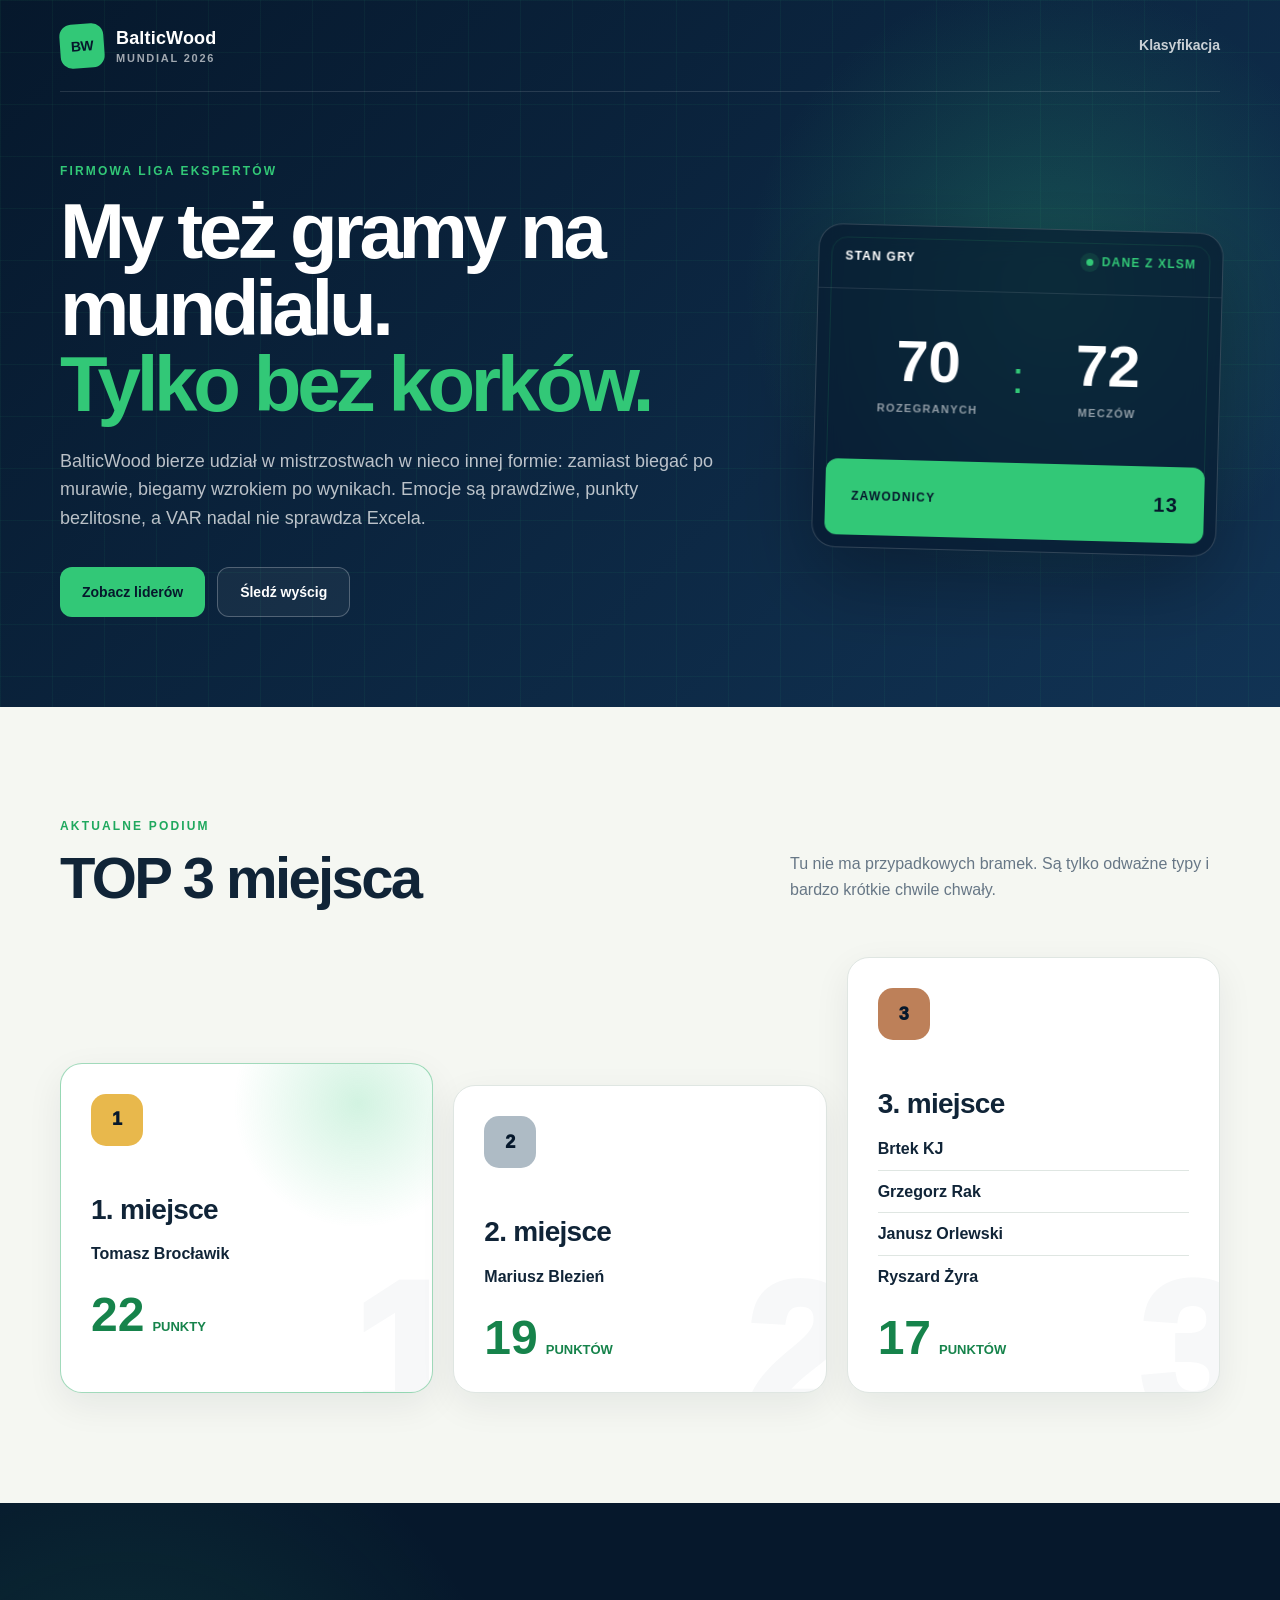
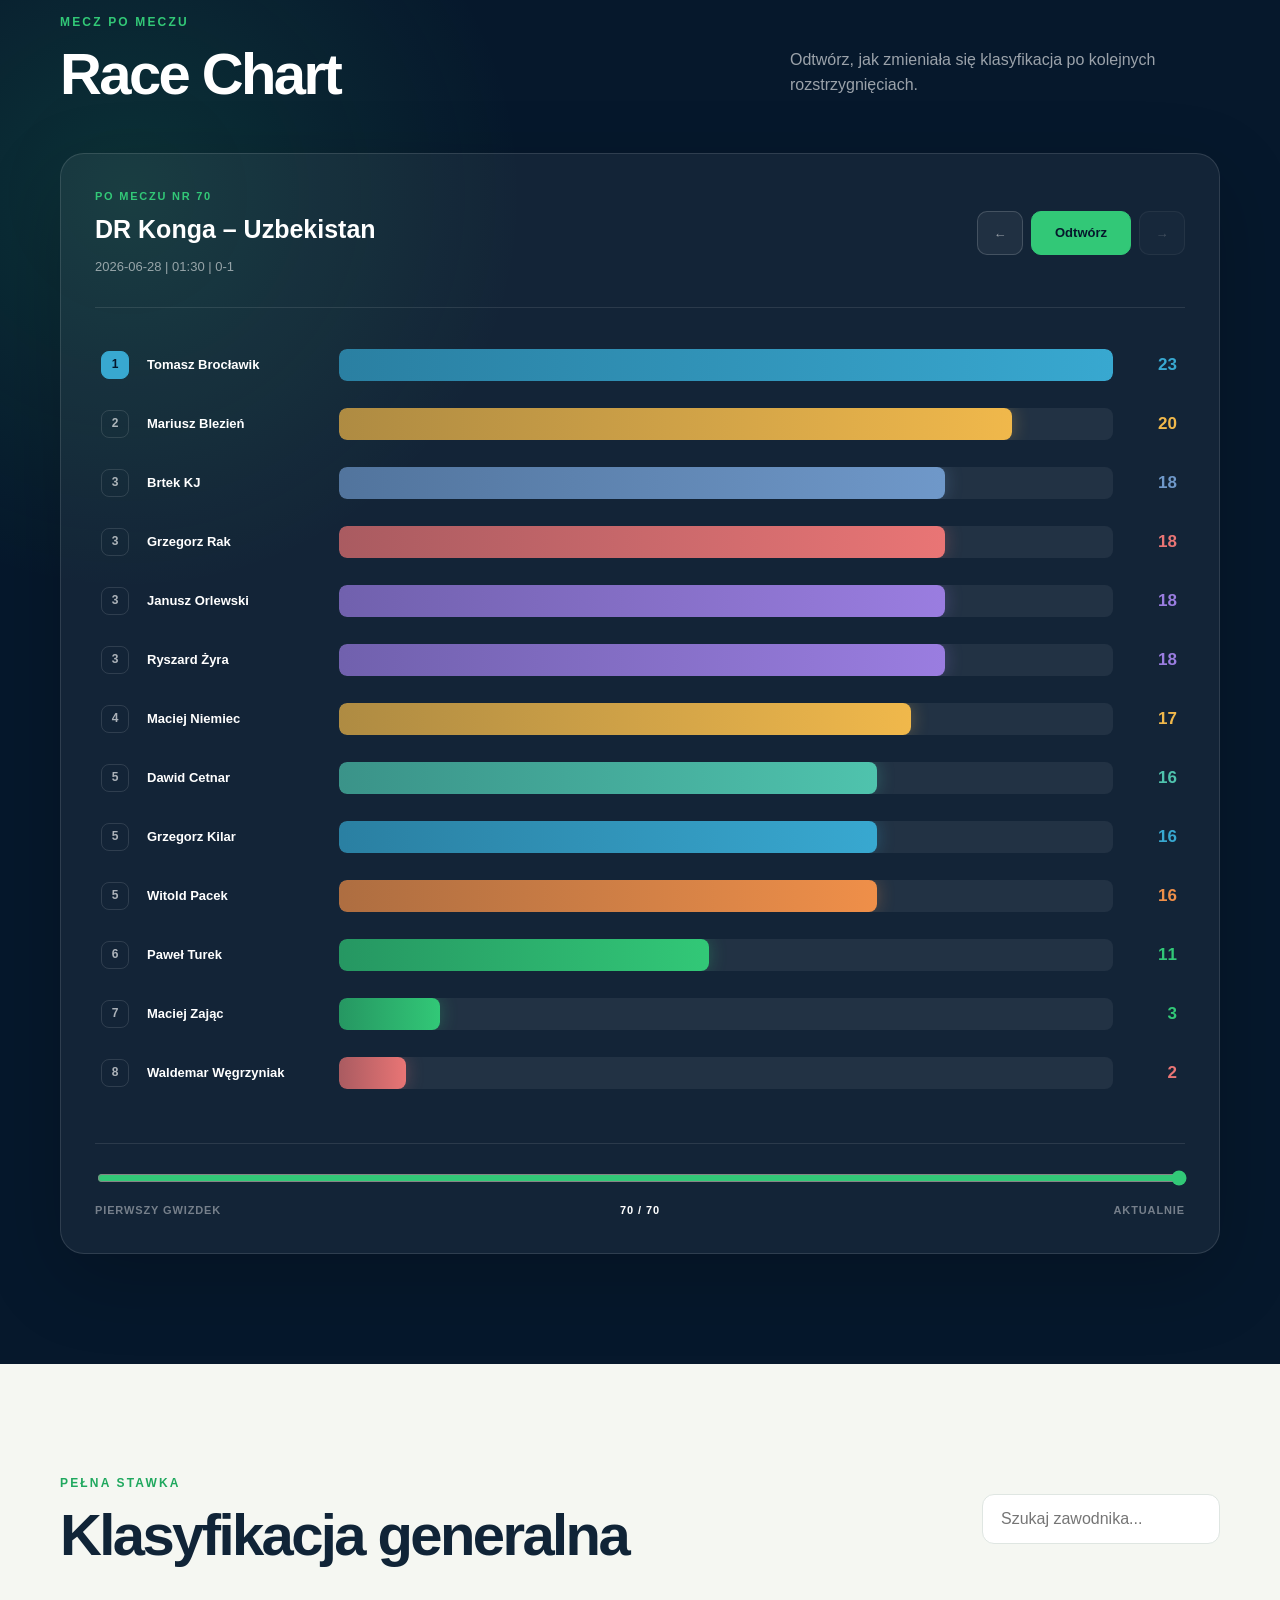
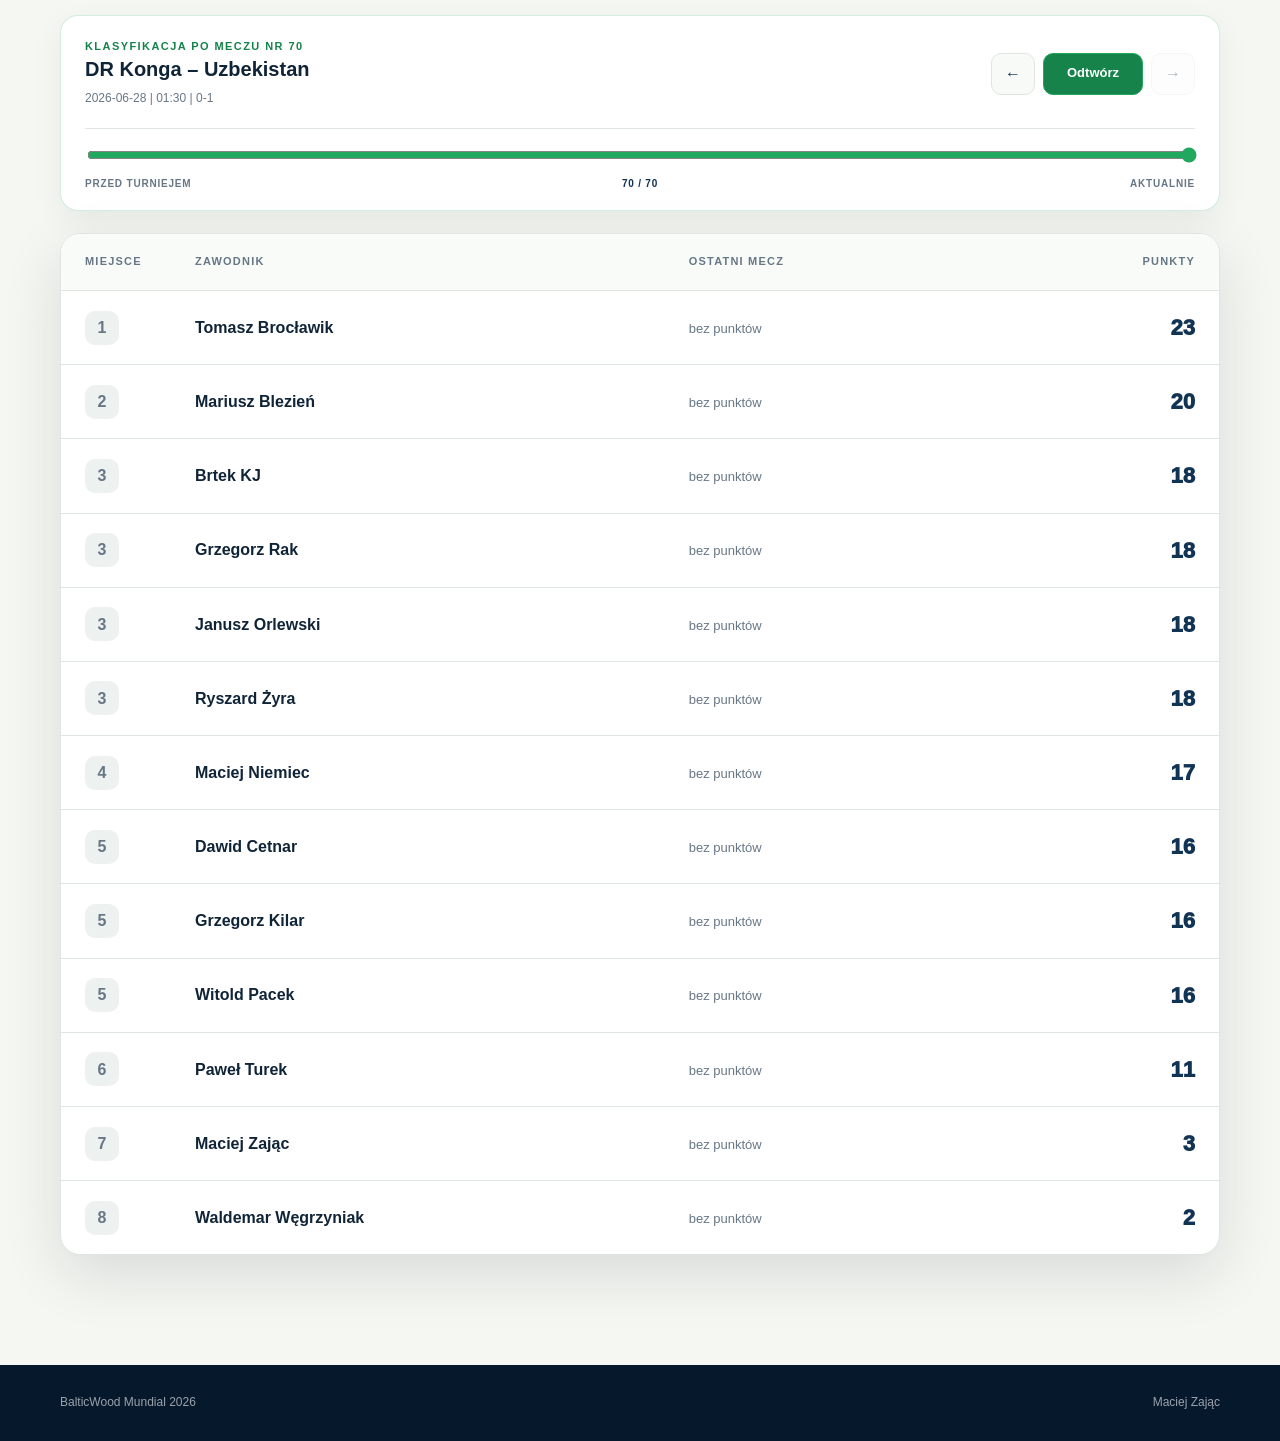
==== index.html @ 1ad53ffd "Add files via upload" ====
<!doctype html>
<html lang="pl">
  <head>
    <meta charset="UTF-8" />
    <meta name="viewport" content="width=device-width, initial-scale=1.0" />
    <meta
      name="description"
      content="BalticWood Mundial 2026 - aktualna klasyfikacja typujących, podium i wyścig punktowy po każdym meczu."
    />
    <title>BalticWood Mundial 2026</title>
    <link rel="stylesheet" href="styles.css" />
  </head>
  <body>
    <header class="hero">
      <nav class="nav shell" aria-label="Główna nawigacja">
        <a class="brand" href="#start" aria-label="BalticWood Mundial 2026">
          <span class="brand-mark" aria-hidden="true">BW</span>
          <span>
            <strong>BalticWood</strong>
            <small>Mundial 2026</small>
          </span>
        </a>
        <a class="nav-link" href="#klasyfikacja">Klasyfikacja</a>
      </nav>

      <div class="hero-content shell" id="start">
        <div class="hero-copy">
          <p class="eyebrow">Firmowa liga ekspertów</p>
          <h1>My też gramy na mundialu.<br /><span>Tylko bez korków.</span></h1>
          <p class="hero-lead">
            BalticWood bierze udział w mistrzostwach w nieco innej formie:
            zamiast biegać po murawie, biegamy wzrokiem po wynikach. Emocje są
            prawdziwe, punkty bezlitosne, a VAR nadal nie sprawdza Excela.
          </p>
          <div class="hero-actions">
            <a class="button button-primary" href="#podium">Zobacz liderów</a>
            <a class="button button-ghost" href="#wyscig">Śledź wyścig</a>
          </div>
        </div>

        <aside class="scoreboard" aria-label="Stan turnieju">
          <div class="scoreboard-top">
            <span>Stan gry</span>
            <span class="live-dot">Dane z XLSM</span>
          </div>
          <div class="scoreboard-main">
            <div>
              <strong id="played-count">0</strong>
              <span>rozegranych</span>
            </div>
            <span class="score-separator">:</span>
            <div>
              <strong id="matches-count">0</strong>
              <span>meczów</span>
            </div>
          </div>
          <div class="scoreboard-bottom">
            <span>Zawodnicy</span>
            <strong id="players-count">0</strong>
          </div>
        </aside>
      </div>
    </header>

    <main>
      <section class="section shell" id="podium">
        <div class="section-heading">
          <div>
            <p class="eyebrow">Aktualne podium</p>
            <h2>TOP 3 miejsca</h2>
          </div>
          <p class="section-note">
            Tu nie ma przypadkowych bramek. Są tylko odważne typy i bardzo
            krótkie chwile chwały.
          </p>
        </div>
        <div class="podium" id="podium-list" aria-live="polite"></div>
      </section>

      <section class="section section-dark" id="wyscig">
        <div class="shell">
          <div class="section-heading section-heading-light">
            <div>
              <p class="eyebrow">Mecz po meczu</p>
              <h2>Race Chart</h2>
            </div>
            <p class="section-note">
              Odtwórz, jak zmieniała się klasyfikacja po kolejnych
              rozstrzygnięciach.
            </p>
          </div>

          <div class="race-card">
            <div class="race-header">
              <div>
                <p id="race-kicker">Aktualny stan</p>
                <h3 id="race-title">Czekamy na pierwszy wynik</h3>
                <span id="race-meta"></span>
              </div>
              <div class="race-controls" aria-label="Sterowanie wykresem">
                <button id="race-prev" type="button" aria-label="Poprzedni mecz">
                  <span aria-hidden="true">←</span>
                </button>
                <button
                  class="play-button"
                  id="race-play"
                  type="button"
                  aria-label="Odtwórz wyścig"
                >
                  Odtwórz
                </button>
                <button id="race-next" type="button" aria-label="Następny mecz">
                  <span aria-hidden="true">→</span>
                </button>
              </div>
            </div>
            <div class="race-bars" id="race-bars"></div>
            <div class="race-timeline">
              <input
                id="race-range"
                type="range"
                min="0"
                max="0"
                value="0"
                aria-label="Wybierz rozegrany mecz"
              />
              <div>
                <span>Pierwszy gwizdek</span>
                <strong id="race-progress">0 / 0</strong>
                <span>Aktualnie</span>
              </div>
            </div>
          </div>
        </div>
      </section>

      <section class="section shell" id="klasyfikacja">
        <div class="section-heading table-heading">
          <div>
            <p class="eyebrow">Pełna stawka</p>
            <h2>Klasyfikacja generalna</h2>
          </div>
          <label class="search">
            <span class="sr-only">Szukaj zawodnika</span>
            <input
              id="player-search"
              type="search"
              placeholder="Szukaj zawodnika..."
              autocomplete="off"
            />
          </label>
        </div>

        <div class="table-history">
          <div class="table-history-header">
            <div>
              <p id="table-kicker">Aktualna klasyfikacja</p>
              <h3 id="table-match-title">Stan po ostatnim meczu</h3>
              <span id="table-match-meta"></span>
            </div>
            <div class="table-controls" aria-label="Sterowanie historią klasyfikacji">
              <button id="table-prev" type="button" aria-label="Poprzedni mecz">
                <span aria-hidden="true">←</span>
              </button>
              <button
                class="table-play-button"
                id="table-play"
                type="button"
                aria-label="Odtwórz historię klasyfikacji"
              >
                Odtwórz
              </button>
              <button id="table-next" type="button" aria-label="Następny mecz">
                <span aria-hidden="true">→</span>
              </button>
            </div>
          </div>
          <div class="table-timeline">
            <input
              id="table-range"
              type="range"
              min="0"
              max="0"
              value="0"
              aria-label="Wybierz mecz w tabeli klasyfikacyjnej"
            />
            <div>
              <span>Przed turniejem</span>
              <strong id="table-progress">0 / 0</strong>
              <span>Aktualnie</span>
            </div>
          </div>
        </div>

        <div class="table-card">
          <table>
            <thead>
              <tr>
                <th scope="col">Miejsce</th>
                <th scope="col">Zawodnik</th>
                <th scope="col">Ostatni mecz</th>
                <th scope="col" class="points-column">Punkty</th>
              </tr>
            </thead>
            <tbody id="standings-body"></tbody>
          </table>
          <p class="empty-state" id="empty-state" hidden>
            Brak zawodników pasujących do wyszukiwania.
          </p>
        </div>

      </section>
    </main>

    <footer>
      <div class="shell footer-content">
        <span>BalticWood Mundial 2026</span>
        <span>Maciej Zając</span>
      </div>
    </footer>

    <noscript>
      Do wyświetlenia rankingu potrzebna jest obsługa JavaScript.
    </noscript>
    <script src="data/tournament-data.js"></script>
    <script src="app.js"></script>
  </body>
</html>
---- styles.css ----
:root {
  --navy-950: #06182c;
  --navy-900: #0a223d;
  --navy-800: #113354;
  --navy-700: #1b476d;
  --green-700: #16834b;
  --green-600: #1fa85e;
  --green-500: #32c877;
  --green-200: #bdebd1;
  --green-100: #e6f8ed;
  --cream: #f5f7f2;
  --white: #ffffff;
  --ink: #102437;
  --muted: #677786;
  --line: #dfe6e2;
  --gold: #e8b84c;
  --silver: #aebbc5;
  --bronze: #bd8059;
  --shadow: 0 20px 60px rgba(6, 24, 44, 0.12);
}

* {
  box-sizing: border-box;
}

html {
  scroll-behavior: smooth;
}

body {
  margin: 0;
  color: var(--ink);
  background: var(--cream);
  font-family:
    Inter, "Segoe UI", Roboto, Helvetica, Arial, sans-serif;
  line-height: 1.6;
}

button,
input {
  font: inherit;
}

a {
  color: inherit;
  text-decoration: none;
}

.shell {
  width: min(1160px, calc(100% - 40px));
  margin-inline: auto;
}

.hero {
  min-height: 700px;
  color: var(--white);
  overflow: hidden;
  background:
    linear-gradient(rgba(50, 200, 119, 0.06) 1px, transparent 1px),
    linear-gradient(90deg, rgba(50, 200, 119, 0.06) 1px, transparent 1px),
    radial-gradient(circle at 82% 40%, rgba(50, 200, 119, 0.24), transparent 27%),
    linear-gradient(135deg, var(--navy-950), var(--navy-800));
  background-size:
    52px 52px,
    52px 52px,
    auto,
    auto;
}

.nav {
  display: flex;
  min-height: 92px;
  align-items: center;
  justify-content: space-between;
  border-bottom: 1px solid rgba(255, 255, 255, 0.12);
}

.brand {
  display: inline-flex;
  align-items: center;
  gap: 12px;
}

.brand-mark {
  display: grid;
  width: 44px;
  height: 44px;
  place-items: center;
  border-radius: 12px;
  color: var(--navy-950);
  background: var(--green-500);
  font-size: 14px;
  font-weight: 900;
  letter-spacing: -0.04em;
  transform: rotate(-4deg);
}

.brand strong,
.brand small {
  display: block;
}

.brand strong {
  font-size: 18px;
  letter-spacing: 0.01em;
}

.brand small {
  margin-top: -3px;
  color: rgba(255, 255, 255, 0.62);
  font-size: 11px;
  font-weight: 700;
  letter-spacing: 0.16em;
  text-transform: uppercase;
}

.nav-link {
  color: rgba(255, 255, 255, 0.78);
  font-size: 14px;
  font-weight: 700;
}

.nav-link:hover {
  color: var(--green-500);
}

.hero-content {
  display: grid;
  min-height: 608px;
  grid-template-columns: minmax(0, 1.25fr) minmax(320px, 0.75fr);
  gap: 80px;
  align-items: center;
  padding-block: 70px 90px;
}

.eyebrow {
  margin: 0 0 12px;
  color: var(--green-600);
  font-size: 12px;
  font-weight: 900;
  letter-spacing: 0.18em;
  text-transform: uppercase;
}

.hero .eyebrow,
.section-heading-light .eyebrow {
  color: var(--green-500);
}

h1,
h2,
h3,
p {
  margin-top: 0;
}

h1 {
  max-width: 760px;
  margin-bottom: 24px;
  font-size: clamp(48px, 6.2vw, 78px);
  line-height: 0.98;
  letter-spacing: -0.055em;
}

h1 span {
  color: var(--green-500);
}

.hero-lead {
  max-width: 660px;
  margin-bottom: 34px;
  color: rgba(255, 255, 255, 0.72);
  font-size: 18px;
}

.hero-actions {
  display: flex;
  flex-wrap: wrap;
  gap: 12px;
}

.button {
  display: inline-flex;
  min-height: 50px;
  align-items: center;
  justify-content: center;
  padding: 0 22px;
  border-radius: 12px;
  font-size: 14px;
  font-weight: 850;
  transition:
    transform 180ms ease,
    background 180ms ease;
}

.button:hover {
  transform: translateY(-2px);
}

.button-primary {
  color: var(--navy-950);
  background: var(--green-500);
}

.button-primary:hover {
  background: #45d688;
}

.button-ghost {
  border: 1px solid rgba(255, 255, 255, 0.25);
  color: var(--white);
  background: rgba(255, 255, 255, 0.05);
}

.scoreboard {
  position: relative;
  border: 1px solid rgba(255, 255, 255, 0.16);
  border-radius: 24px;
  background: rgba(6, 24, 44, 0.66);
  box-shadow: 0 30px 80px rgba(0, 0, 0, 0.28);
  backdrop-filter: blur(16px);
  transform: rotate(1.5deg);
}

.scoreboard::before {
  position: absolute;
  inset: 12px;
  border: 1px solid rgba(50, 200, 119, 0.12);
  border-radius: 16px;
  content: "";
  pointer-events: none;
}

.scoreboard-top,
.scoreboard-bottom {
  display: flex;
  align-items: center;
  justify-content: space-between;
  padding: 22px 26px;
  font-size: 12px;
  font-weight: 800;
  letter-spacing: 0.1em;
  text-transform: uppercase;
}

.scoreboard-top {
  border-bottom: 1px solid rgba(255, 255, 255, 0.1);
}

.live-dot {
  display: inline-flex;
  align-items: center;
  gap: 8px;
  color: var(--green-500);
}

.live-dot::before {
  width: 7px;
  height: 7px;
  border-radius: 50%;
  background: var(--green-500);
  box-shadow: 0 0 0 6px rgba(50, 200, 119, 0.12);
  content: "";
}

.scoreboard-main {
  display: grid;
  grid-template-columns: 1fr auto 1fr;
  align-items: center;
  padding: 42px 28px;
  text-align: center;
}

.scoreboard-main strong,
.scoreboard-main span {
  display: block;
}

.scoreboard-main strong {
  font-size: 58px;
  line-height: 1;
}

.scoreboard-main div > span {
  margin-top: 10px;
  color: rgba(255, 255, 255, 0.55);
  font-size: 11px;
  font-weight: 800;
  letter-spacing: 0.12em;
  text-transform: uppercase;
}

.scoreboard-main .score-separator {
  color: var(--green-500);
  font-size: 44px;
  font-weight: 300;
}

.scoreboard-bottom {
  margin: 0 12px 12px;
  border-radius: 12px;
  color: var(--navy-950);
  background: var(--green-500);
}

.scoreboard-bottom strong {
  font-size: 20px;
}

.section {
  padding-block: 110px;
}

.section-heading {
  display: flex;
  align-items: end;
  justify-content: space-between;
  gap: 40px;
  margin-bottom: 50px;
}

h2 {
  margin-bottom: 0;
  font-size: clamp(36px, 5vw, 58px);
  line-height: 1.02;
  letter-spacing: -0.045em;
}

.section-note {
  max-width: 430px;
  margin-bottom: 5px;
  color: var(--muted);
}

.podium {
  display: grid;
  grid-template-columns: repeat(3, 1fr);
  gap: 20px;
  align-items: end;
}

.podium-card {
  position: relative;
  min-height: 280px;
  overflow: hidden;
  padding: 30px;
  border: 1px solid var(--line);
  border-radius: 22px;
  background: var(--white);
  box-shadow: 0 12px 36px rgba(6, 24, 44, 0.07);
}

.podium-card.rank-1 {
  min-height: 330px;
  border-color: rgba(31, 168, 94, 0.42);
  background:
    radial-gradient(circle at 80% 12%, rgba(50, 200, 119, 0.22), transparent 30%),
    var(--white);
}

.podium-card::after {
  position: absolute;
  right: -24px;
  bottom: -55px;
  color: rgba(17, 51, 84, 0.035);
  content: attr(data-rank);
  font-size: 190px;
  font-weight: 950;
  line-height: 1;
}

.place-badge {
  display: grid;
  width: 52px;
  height: 52px;
  place-items: center;
  margin-bottom: 48px;
  border-radius: 15px;
  color: var(--navy-950);
  background: var(--silver);
  font-size: 18px;
  font-weight: 950;
}

.rank-1 .place-badge {
  background: var(--gold);
}

.rank-3 .place-badge {
  background: var(--bronze);
}

.podium-card h3 {
  position: relative;
  z-index: 1;
  margin-bottom: 16px;
  font-size: clamp(20px, 2.4vw, 28px);
  line-height: 1.14;
  letter-spacing: -0.025em;
}

.podium-names {
  position: relative;
  z-index: 1;
  display: grid;
  gap: 8px;
  margin: 0 0 24px;
  padding: 0;
  list-style: none;
}

.podium-names li {
  padding-bottom: 8px;
  border-bottom: 1px solid var(--line);
  font-size: 16px;
  font-weight: 800;
}

.podium-names li:last-child {
  padding-bottom: 0;
  border-bottom: 0;
}

.podium-empty {
  position: relative;
  z-index: 1;
  color: var(--muted);
}

.podium-card-empty {
  opacity: 0.7;
}

.podium-score {
  position: relative;
  z-index: 1;
  display: flex;
  align-items: baseline;
  gap: 8px;
  margin: 0;
  color: var(--green-700);
}

.podium-score strong {
  font-size: 48px;
  line-height: 1;
}

.podium-score span {
  font-size: 13px;
  font-weight: 800;
  text-transform: uppercase;
}

.section-dark {
  color: var(--white);
  background:
    radial-gradient(circle at 10% 20%, rgba(50, 200, 119, 0.15), transparent 24%),
    var(--navy-950);
}

.section-heading-light .section-note {
  color: rgba(255, 255, 255, 0.6);
}

.race-card {
  padding: 34px;
  border: 1px solid rgba(255, 255, 255, 0.12);
  border-radius: 24px;
  background: rgba(255, 255, 255, 0.055);
  box-shadow: 0 25px 80px rgba(0, 0, 0, 0.2);
}

.race-header {
  display: flex;
  align-items: center;
  justify-content: space-between;
  gap: 30px;
  padding-bottom: 28px;
  border-bottom: 1px solid rgba(255, 255, 255, 0.1);
}

.race-header p {
  margin-bottom: 4px;
  color: var(--green-500);
  font-size: 11px;
  font-weight: 900;
  letter-spacing: 0.16em;
  text-transform: uppercase;
}

.race-header h3 {
  margin-bottom: 4px;
  font-size: 25px;
}

.race-header span {
  color: rgba(255, 255, 255, 0.55);
  font-size: 13px;
}

.race-controls {
  display: flex;
  gap: 8px;
}

.race-controls button {
  min-width: 46px;
  min-height: 44px;
  border: 1px solid rgba(255, 255, 255, 0.16);
  border-radius: 10px;
  color: var(--white);
  background: rgba(255, 255, 255, 0.06);
  cursor: pointer;
}

.race-controls button:hover:not(:disabled) {
  border-color: var(--green-500);
}

.race-controls button:disabled {
  cursor: not-allowed;
  opacity: 0.35;
}

.race-controls .play-button {
  min-width: 100px;
  border-color: var(--green-500);
  color: var(--navy-950);
  background: var(--green-500);
  font-size: 13px;
  font-weight: 900;
}

.race-bars {
  position: relative;
  min-height: 290px;
  margin-block: 34px;
  transition: height 350ms ease;
}

.race-row {
  position: absolute;
  top: 0;
  left: 0;
  display: grid;
  width: 100%;
  height: 46px;
  grid-template-columns: 34px minmax(120px, 180px) 1fr 52px;
  gap: 12px;
  align-items: center;
  padding: 5px 8px 5px 6px;
  border-radius: 10px;
  transition:
    transform 850ms cubic-bezier(0.22, 1, 0.36, 1),
    background-color 280ms ease,
    box-shadow 280ms ease,
    opacity 280ms ease;
  will-change: transform;
}

.race-position {
  display: grid;
  width: 28px;
  height: 28px;
  place-items: center;
  border: 1px solid rgba(255, 255, 255, 0.12);
  border-radius: 8px;
  color: rgba(255, 255, 255, 0.65);
  font-size: 12px;
  font-weight: 900;
  transition:
    color 280ms ease,
    border-color 280ms ease,
    background-color 280ms ease,
    transform 280ms ease;
}

.race-row.race-leader .race-position {
  border-color: var(--player-color);
  color: var(--navy-950);
  background: var(--player-color);
}

.race-row.race-moving-up .race-position {
  transform: scale(1.14);
}

.race-row.race-moving-up .race-name {
  color: var(--player-color);
}

.race-row.race-moving-down {
  opacity: 0.78;
}

.race-name {
  overflow: hidden;
  font-size: 13px;
  font-weight: 750;
  text-overflow: ellipsis;
  transition: color 280ms ease;
  white-space: nowrap;
}

.race-track {
  height: 32px;
  overflow: hidden;
  border-radius: 8px;
  background: rgba(255, 255, 255, 0.065);
}

.race-fill {
  width: 0;
  height: 100%;
  border-radius: inherit;
  background: var(--player-color);
  background: linear-gradient(
    90deg,
    color-mix(in srgb, var(--player-color), #06182c 28%),
    var(--player-color)
  );
  box-shadow: 0 0 18px color-mix(in srgb, var(--player-color), transparent 68%);
  transition: width 850ms cubic-bezier(0.22, 1, 0.36, 1);
}

.race-points {
  color: var(--player-color);
  font-size: 17px;
  font-weight: 900;
  text-align: right;
}

.race-gain {
  position: absolute;
  top: -8px;
  right: 4px;
  padding: 2px 7px;
  border-radius: 999px;
  color: var(--navy-950);
  background: var(--player-color);
  font-size: 11px;
  font-weight: 950;
  opacity: 0;
  transform: translateY(5px) scale(0.85);
  transition:
    opacity 220ms ease,
    transform 420ms cubic-bezier(0.22, 1, 0.36, 1);
}

.race-row.race-gained {
  background: color-mix(in srgb, var(--player-color), transparent 90%);
  box-shadow: 0 0 0 1px color-mix(in srgb, var(--player-color), transparent 78%);
}

.race-row.race-gained .race-gain {
  opacity: 1;
  transform: translateY(0) scale(1);
}

.race-timeline {
  padding-top: 24px;
  border-top: 1px solid rgba(255, 255, 255, 0.1);
}

.race-timeline input {
  width: 100%;
  accent-color: var(--green-500);
}

.race-timeline div {
  display: grid;
  grid-template-columns: 1fr auto 1fr;
  margin-top: 8px;
  color: rgba(255, 255, 255, 0.42);
  font-size: 11px;
  font-weight: 800;
  letter-spacing: 0.08em;
  text-transform: uppercase;
}

.race-timeline div span:last-child {
  text-align: right;
}

.race-timeline strong {
  color: var(--white);
}

.table-heading {
  align-items: center;
}

.search input {
  width: min(310px, 100%);
  height: 50px;
  padding: 0 18px;
  border: 1px solid var(--line);
  border-radius: 12px;
  outline: none;
  color: var(--ink);
  background: var(--white);
}

.search input:focus {
  border-color: var(--green-600);
  box-shadow: 0 0 0 4px rgba(31, 168, 94, 0.11);
}

.table-history {
  margin-bottom: 22px;
  padding: 22px 24px 18px;
  border: 1px solid rgba(31, 168, 94, 0.2);
  border-radius: 18px;
  background: var(--white);
  box-shadow: 0 10px 32px rgba(6, 24, 44, 0.06);
}

.table-history-header {
  display: flex;
  align-items: center;
  justify-content: space-between;
  gap: 24px;
}

.table-history-header p {
  margin-bottom: 2px;
  color: var(--green-700);
  font-size: 11px;
  font-weight: 900;
  letter-spacing: 0.13em;
  text-transform: uppercase;
}

.table-history-header h3 {
  margin-bottom: 2px;
  font-size: 20px;
  line-height: 1.25;
}

.table-history-header > div > span {
  color: var(--muted);
  font-size: 12px;
}

.table-controls {
  display: flex;
  gap: 8px;
}

.table-controls button {
  min-width: 44px;
  min-height: 42px;
  border: 1px solid var(--line);
  border-radius: 10px;
  color: var(--navy-800);
  background: #f8faf8;
  cursor: pointer;
}

.table-controls button:hover:not(:disabled) {
  border-color: var(--green-600);
  color: var(--green-700);
}

.table-controls button:disabled {
  cursor: not-allowed;
  opacity: 0.35;
}

.table-controls .table-play-button {
  min-width: 100px;
  border-color: var(--green-600);
  color: var(--white);
  background: var(--green-700);
  font-size: 13px;
  font-weight: 900;
}

.table-timeline {
  margin-top: 18px;
  padding-top: 16px;
  border-top: 1px solid var(--line);
}

.table-timeline input {
  width: 100%;
  accent-color: var(--green-600);
}

.table-timeline div {
  display: grid;
  grid-template-columns: 1fr auto 1fr;
  margin-top: 6px;
  color: var(--muted);
  font-size: 10px;
  font-weight: 800;
  letter-spacing: 0.08em;
  text-transform: uppercase;
}

.table-timeline div span:last-child {
  text-align: right;
}

.table-timeline strong {
  color: var(--navy-800);
}

.table-card {
  overflow: hidden;
  border: 1px solid var(--line);
  border-radius: 20px;
  background: var(--white);
  box-shadow: var(--shadow);
}

table {
  width: 100%;
  border-collapse: collapse;
}

th,
td {
  padding: 19px 24px;
  border-bottom: 1px solid var(--line);
  text-align: left;
}

th {
  color: var(--muted);
  background: #f9fbf8;
  font-size: 11px;
  font-weight: 900;
  letter-spacing: 0.11em;
  text-transform: uppercase;
}

tbody tr:last-child td {
  border-bottom: 0;
}

tbody tr {
  transition: background 160ms ease;
}

tbody tr:hover {
  background: var(--green-100);
}

.table-updated tr {
  animation: table-row-enter 360ms ease both;
}

.table-updated tr:nth-child(2) {
  animation-delay: 35ms;
}

.table-updated tr:nth-child(3) {
  animation-delay: 70ms;
}

.table-updated tr:nth-child(4) {
  animation-delay: 105ms;
}

.table-updated tr:nth-child(n + 5) {
  animation-delay: 140ms;
}

@keyframes table-row-enter {
  from {
    opacity: 0.35;
    transform: translateY(5px);
  }
  to {
    opacity: 1;
    transform: translateY(0);
  }
}

.rank-cell {
  width: 110px;
  color: var(--muted);
  font-weight: 900;
}

.rank-number {
  display: inline-grid;
  width: 34px;
  height: 34px;
  place-items: center;
  border-radius: 10px;
  background: #edf1ef;
}

.table-player {
  font-weight: 800;
}

.last-points {
  color: var(--muted);
  font-size: 13px;
}

.last-points.positive {
  color: var(--green-700);
  font-weight: 850;
}

.points-column {
  text-align: right;
}

td.points-column {
  color: var(--navy-800);
  font-size: 22px;
  font-weight: 950;
}

.empty-state {
  margin: 0;
  padding: 36px;
  color: var(--muted);
  text-align: center;
}

footer {
  padding-block: 28px;
  color: rgba(255, 255, 255, 0.6);
  background: var(--navy-950);
  font-size: 12px;
}

.footer-content {
  display: flex;
  justify-content: space-between;
  gap: 24px;
}

.sr-only {
  position: absolute;
  width: 1px;
  height: 1px;
  overflow: hidden;
  clip: rect(0, 0, 0, 0);
  white-space: nowrap;
  clip-path: inset(50%);
}

@media (max-width: 900px) {
  .hero-content {
    grid-template-columns: 1fr;
    gap: 50px;
  }

  .scoreboard {
    width: min(500px, 100%);
  }

  .podium {
    grid-template-columns: 1fr;
  }

  .podium-card,
  .podium-card.rank-1 {
    min-height: 240px;
  }

  .podium-card.rank-1 {
    order: -1;
  }

  .section-heading {
    align-items: start;
    flex-direction: column;
    gap: 16px;
  }

  .table-heading {
    align-items: stretch;
  }

  .search input {
    width: 100%;
  }

  .table-history-header {
    align-items: flex-start;
    flex-direction: column;
  }
}

@media (max-width: 680px) {
  .shell {
    width: min(100% - 28px, 1160px);
  }

  .nav {
    min-height: 76px;
  }

  .nav-link {
    display: none;
  }

  .hero-content {
    min-height: auto;
    padding-block: 58px 72px;
  }

  h1 {
    font-size: clamp(42px, 13vw, 64px);
  }

  .hero-lead {
    font-size: 16px;
  }

  .section {
    padding-block: 78px;
  }

  .race-card {
    padding: 22px 18px;
  }

  .race-header {
    align-items: start;
    flex-direction: column;
  }

  .race-row {
    grid-template-columns: 28px 88px 1fr 34px;
    gap: 6px;
    padding-inline: 2px;
  }

  .race-position {
    width: 25px;
    height: 25px;
  }

  .race-name {
    font-size: 11px;
  }

  .race-track {
    height: 26px;
  }

  .race-timeline div span {
    display: none;
  }

  .race-timeline div {
    display: flex;
    justify-content: center;
  }

  .table-card {
    overflow-x: auto;
  }

  .table-history {
    padding: 18px 16px 14px;
  }

  .table-controls {
    width: 100%;
  }

  .table-controls button {
    flex: 1;
  }

  .table-timeline div span {
    display: none;
  }

  .table-timeline div {
    display: flex;
    justify-content: center;
  }

  table {
    min-width: 640px;
  }

  th,
  td {
    padding: 16px;
  }

  .footer-content {
    flex-direction: column;
    gap: 4px;
  }
}

@media (prefers-reduced-motion: reduce) {
  html {
    scroll-behavior: auto;
  }

  *,
  *::before,
  *::after {
    scroll-behavior: auto !important;
    transition-duration: 0.01ms !important;
  }
}
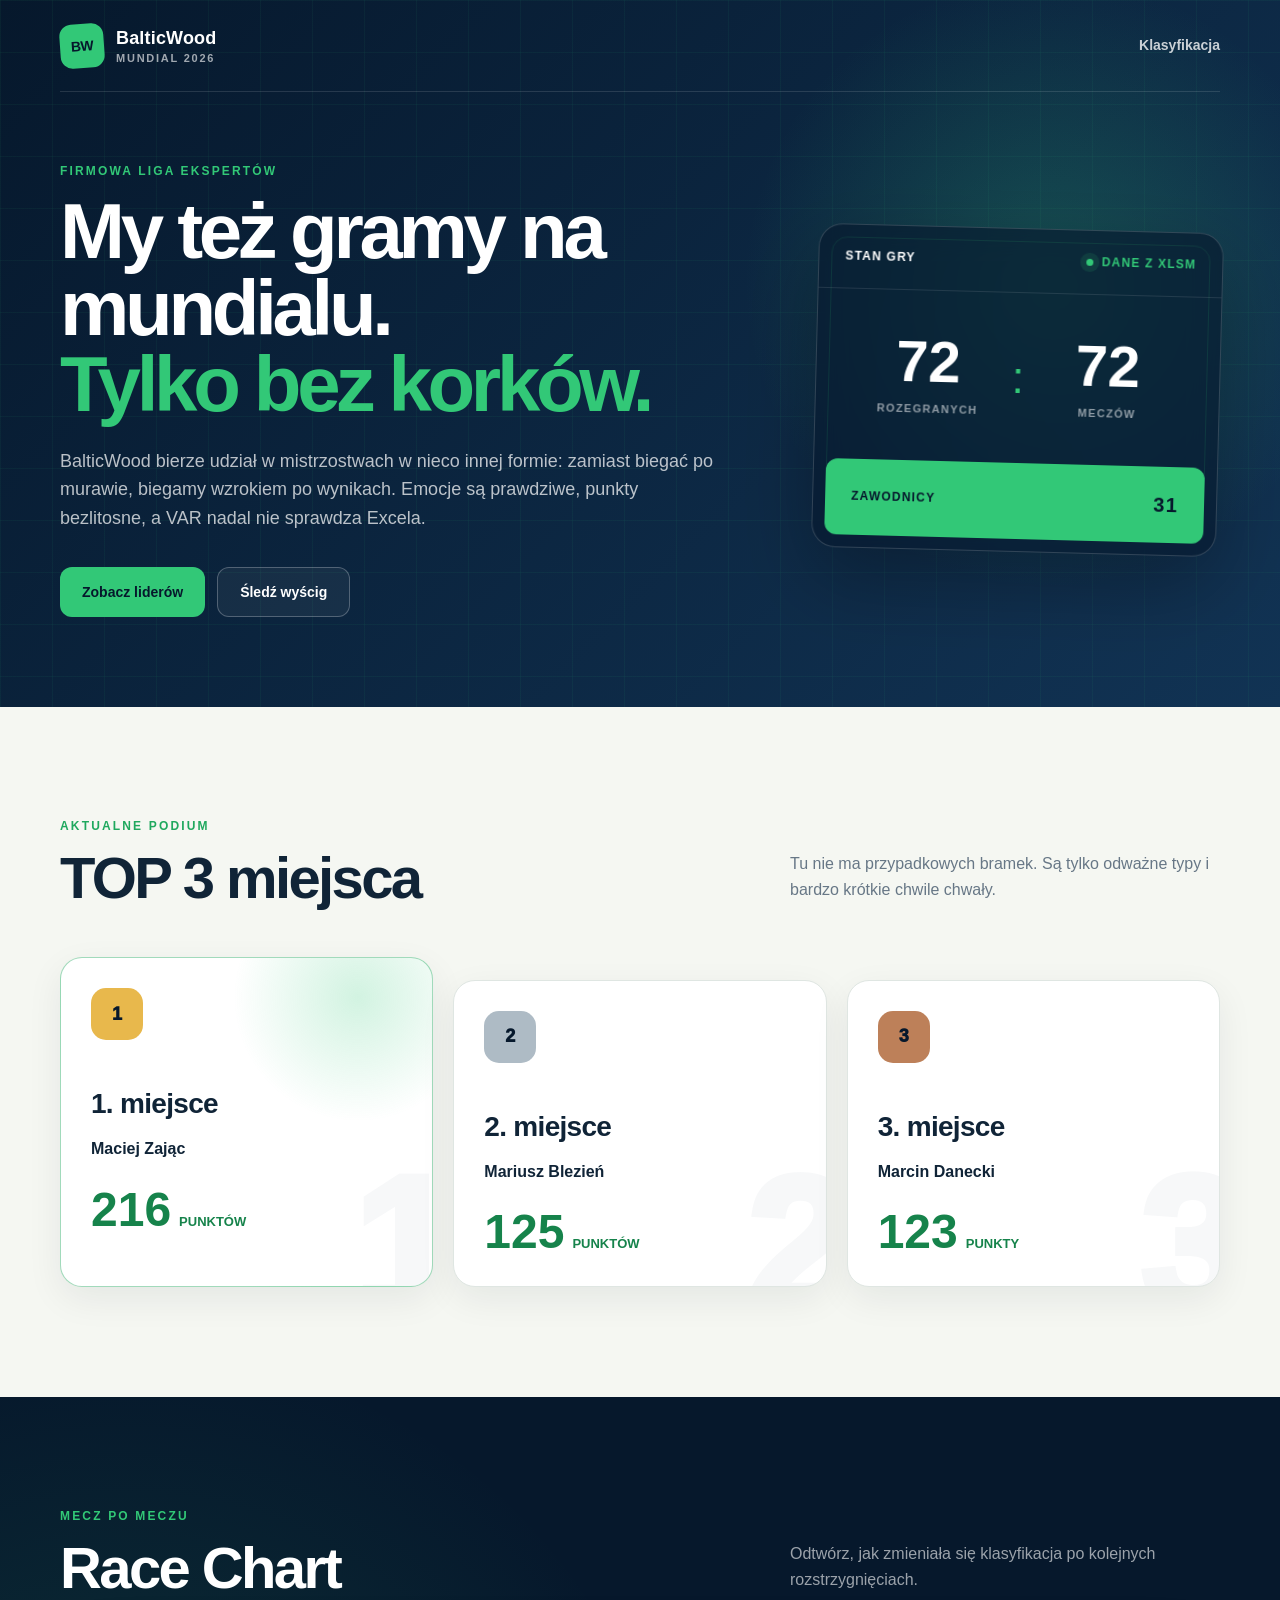
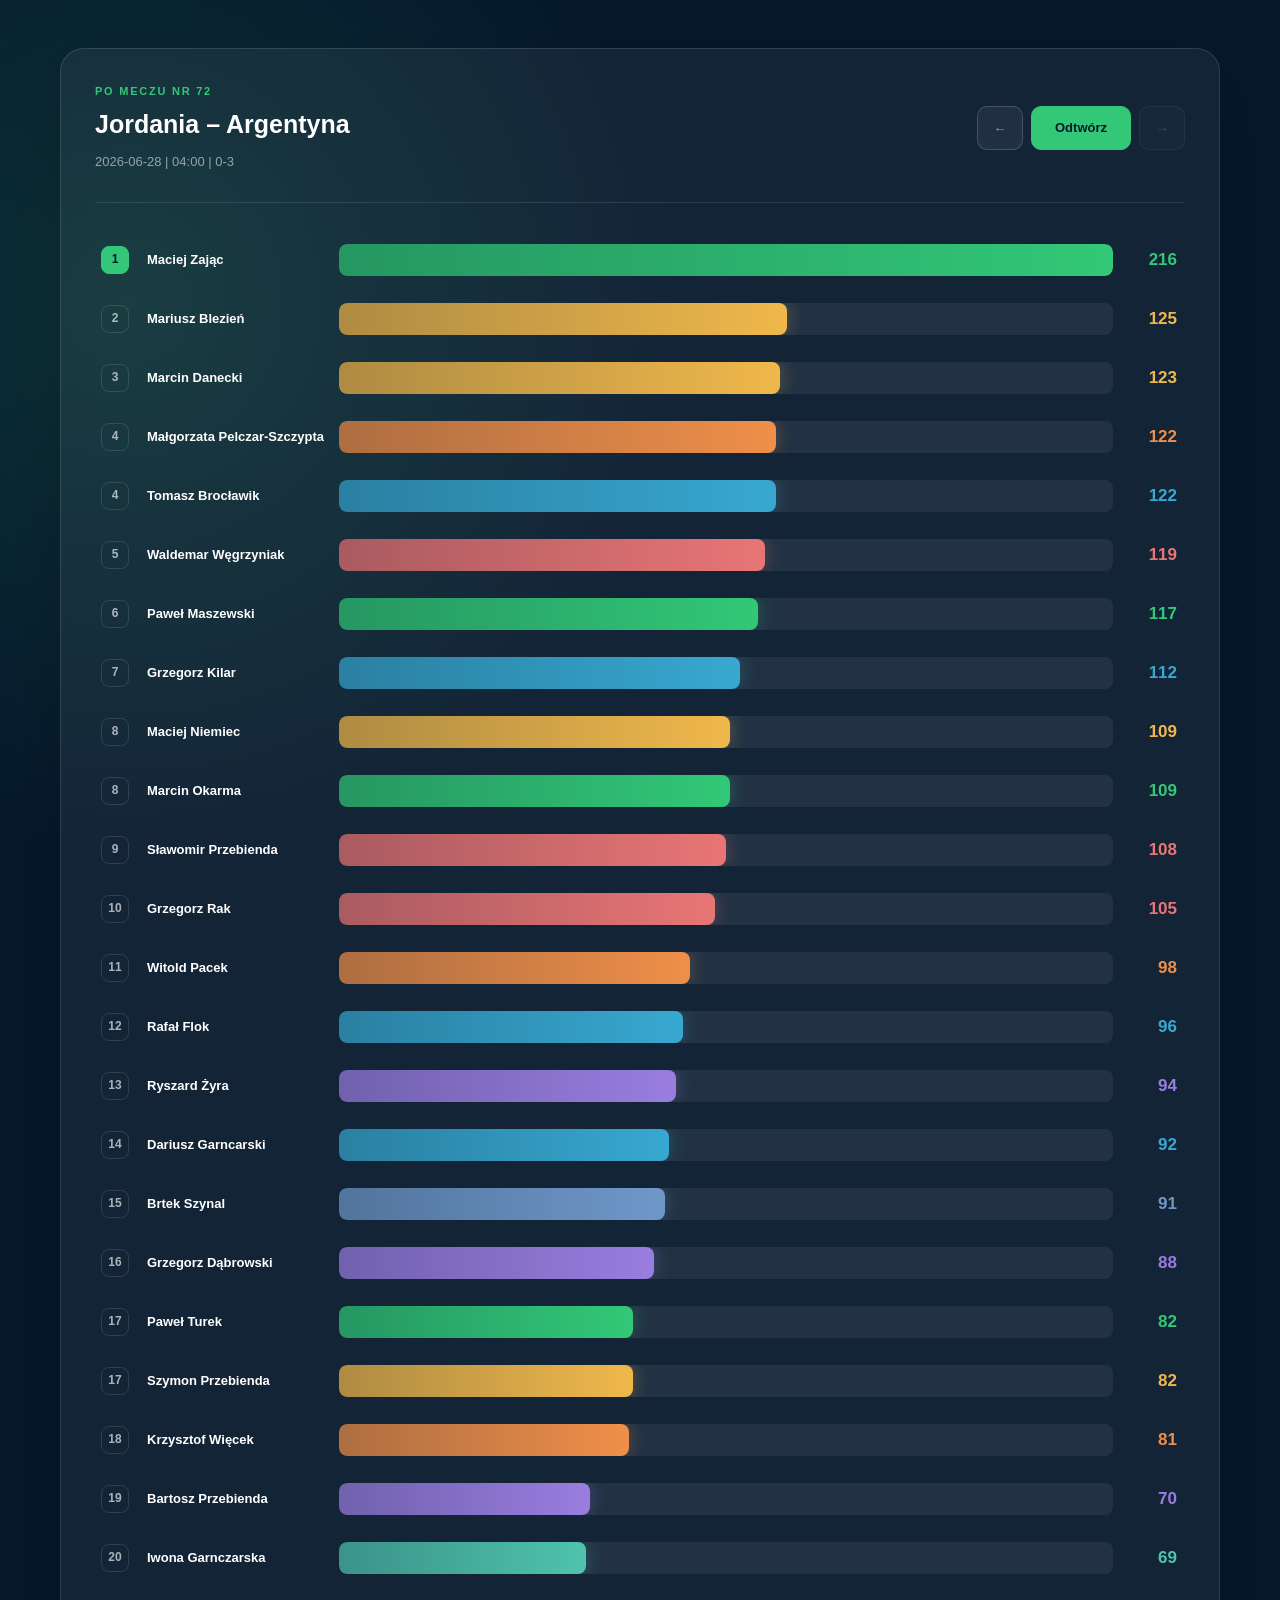
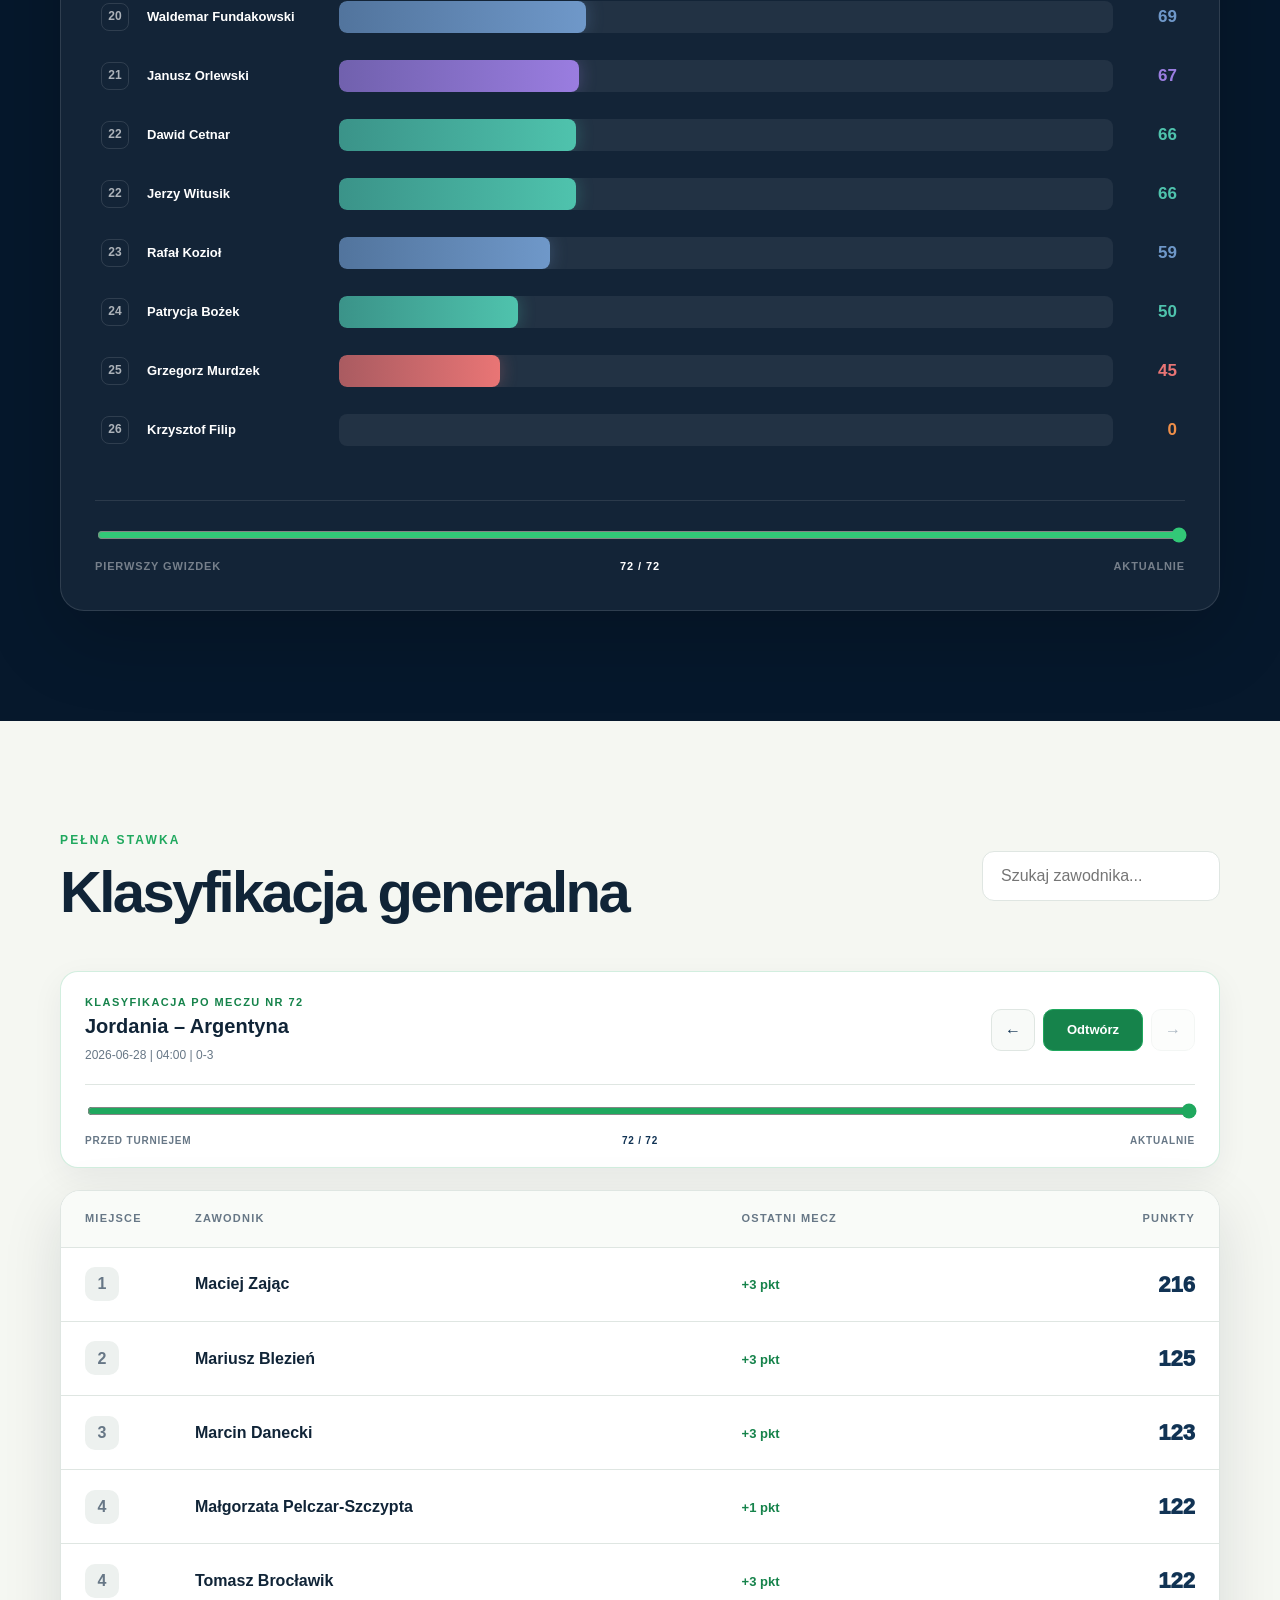
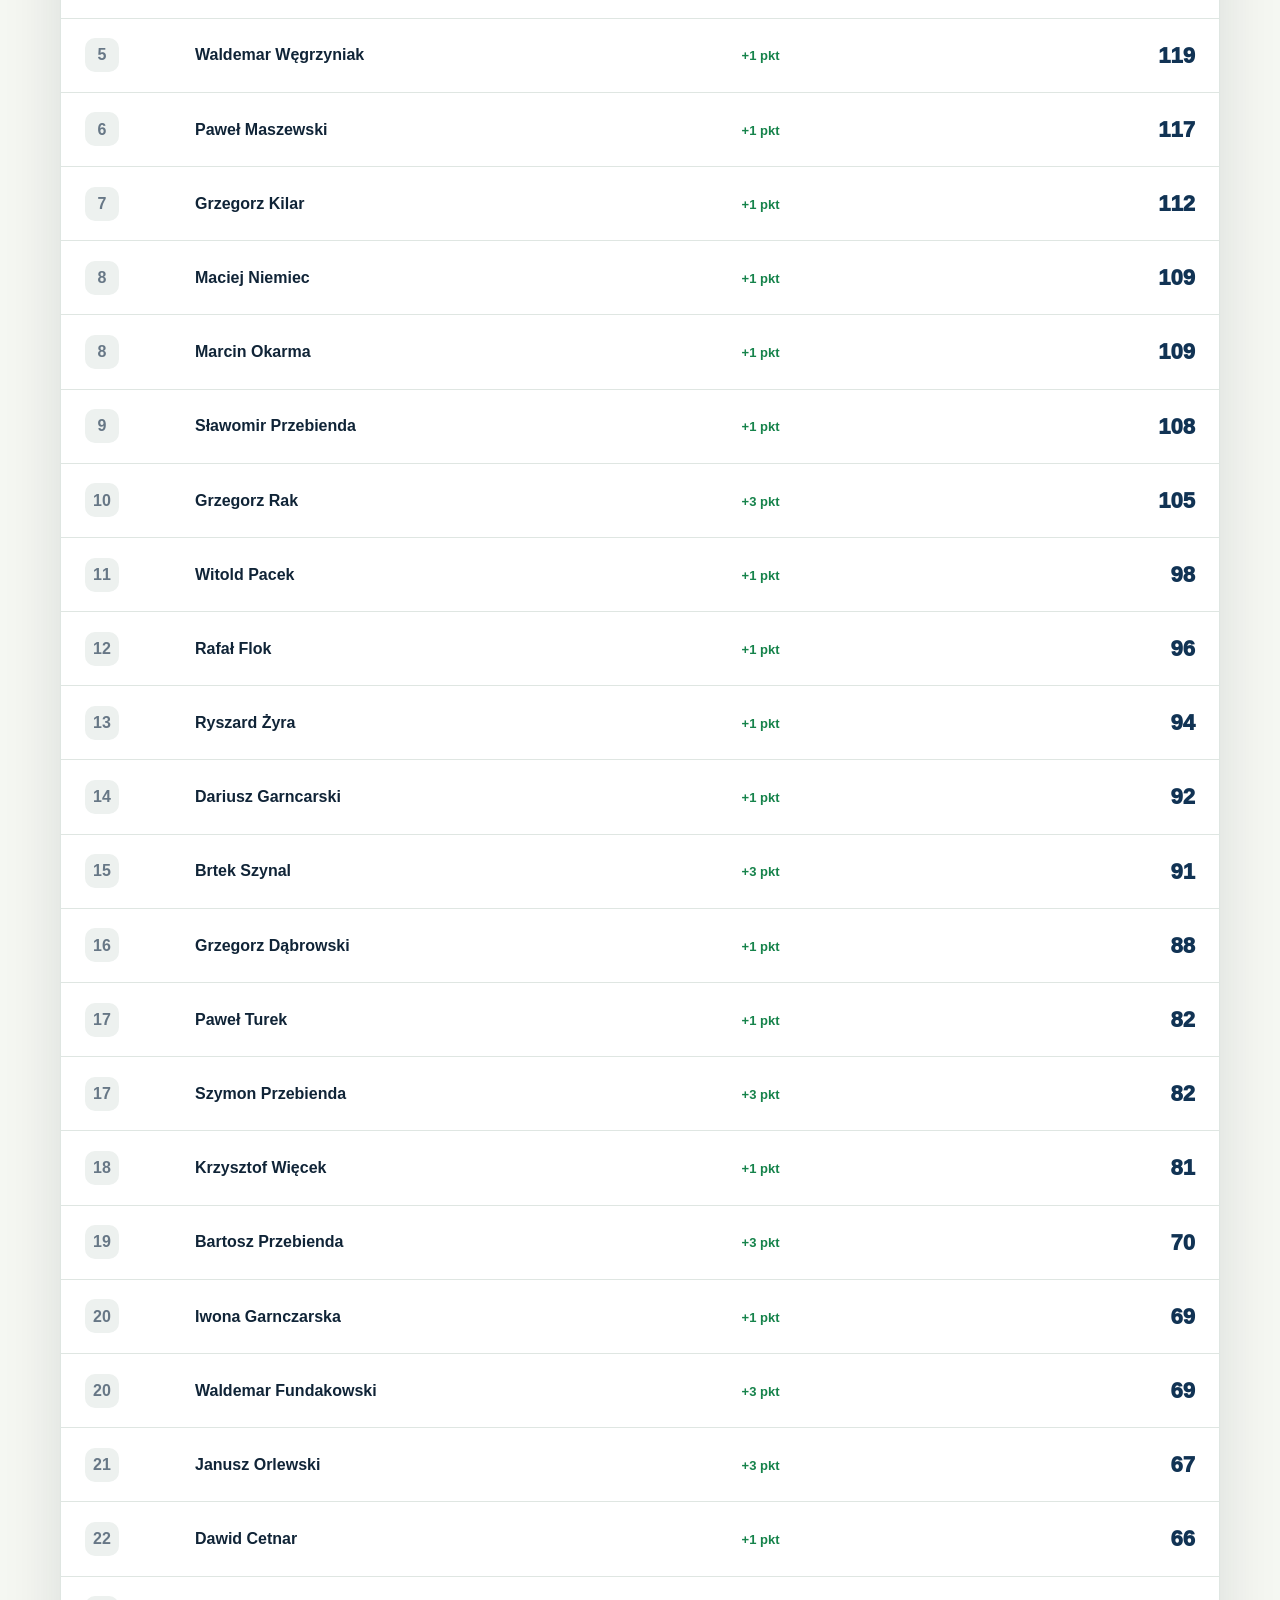
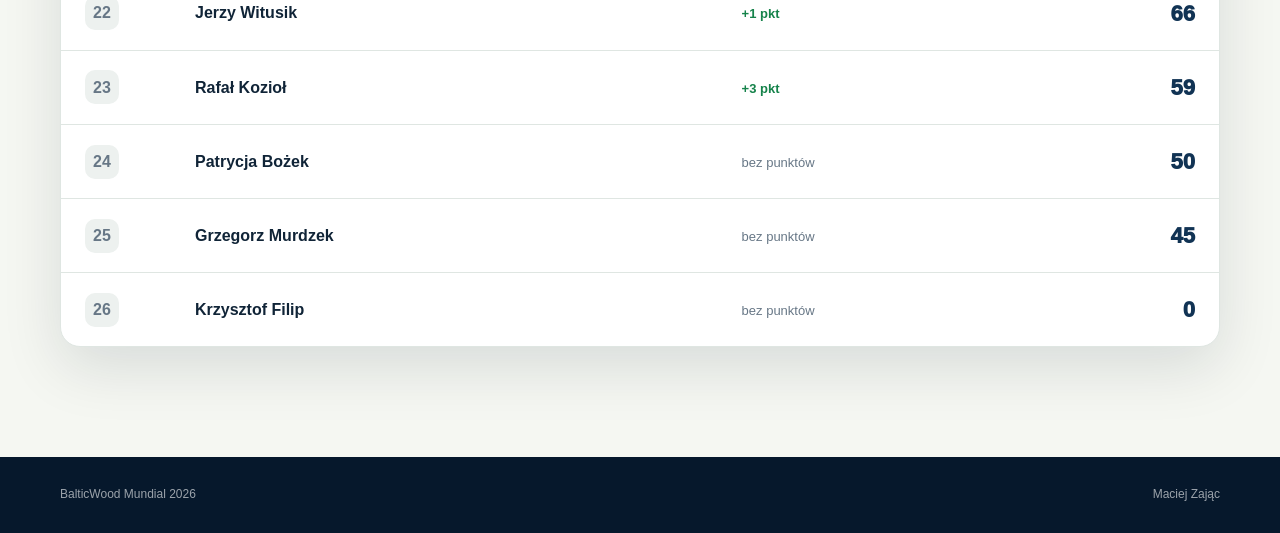
==== commit 09038cc0: "Add files via upload" ====
--- a/index.html
+++ b/index.html
@@ -222,7 +222,21 @@
     <noscript>
       Do wyświetlenia rankingu potrzebna jest obsługa JavaScript.
     </noscript>
-    <script src="data/tournament-data.js"></script>
-    <script src="app.js"></script>
+    <script>
+      const dataScript = document.createElement("script");
+      dataScript.src = `data/tournament-data.js?v=${Date.now()}`;
+      dataScript.onload = () => {
+        const appScript = document.createElement("script");
+        appScript.src = "app.js";
+        document.body.appendChild(appScript);
+      };
+      dataScript.onerror = () => {
+        document.body.insertAdjacentHTML(
+          "beforeend",
+          '<p class="shell">Nie udało się pobrać aktualnych danych.</p>',
+        );
+      };
+      document.body.appendChild(dataScript);
+    </script>
   </body>
 </html>
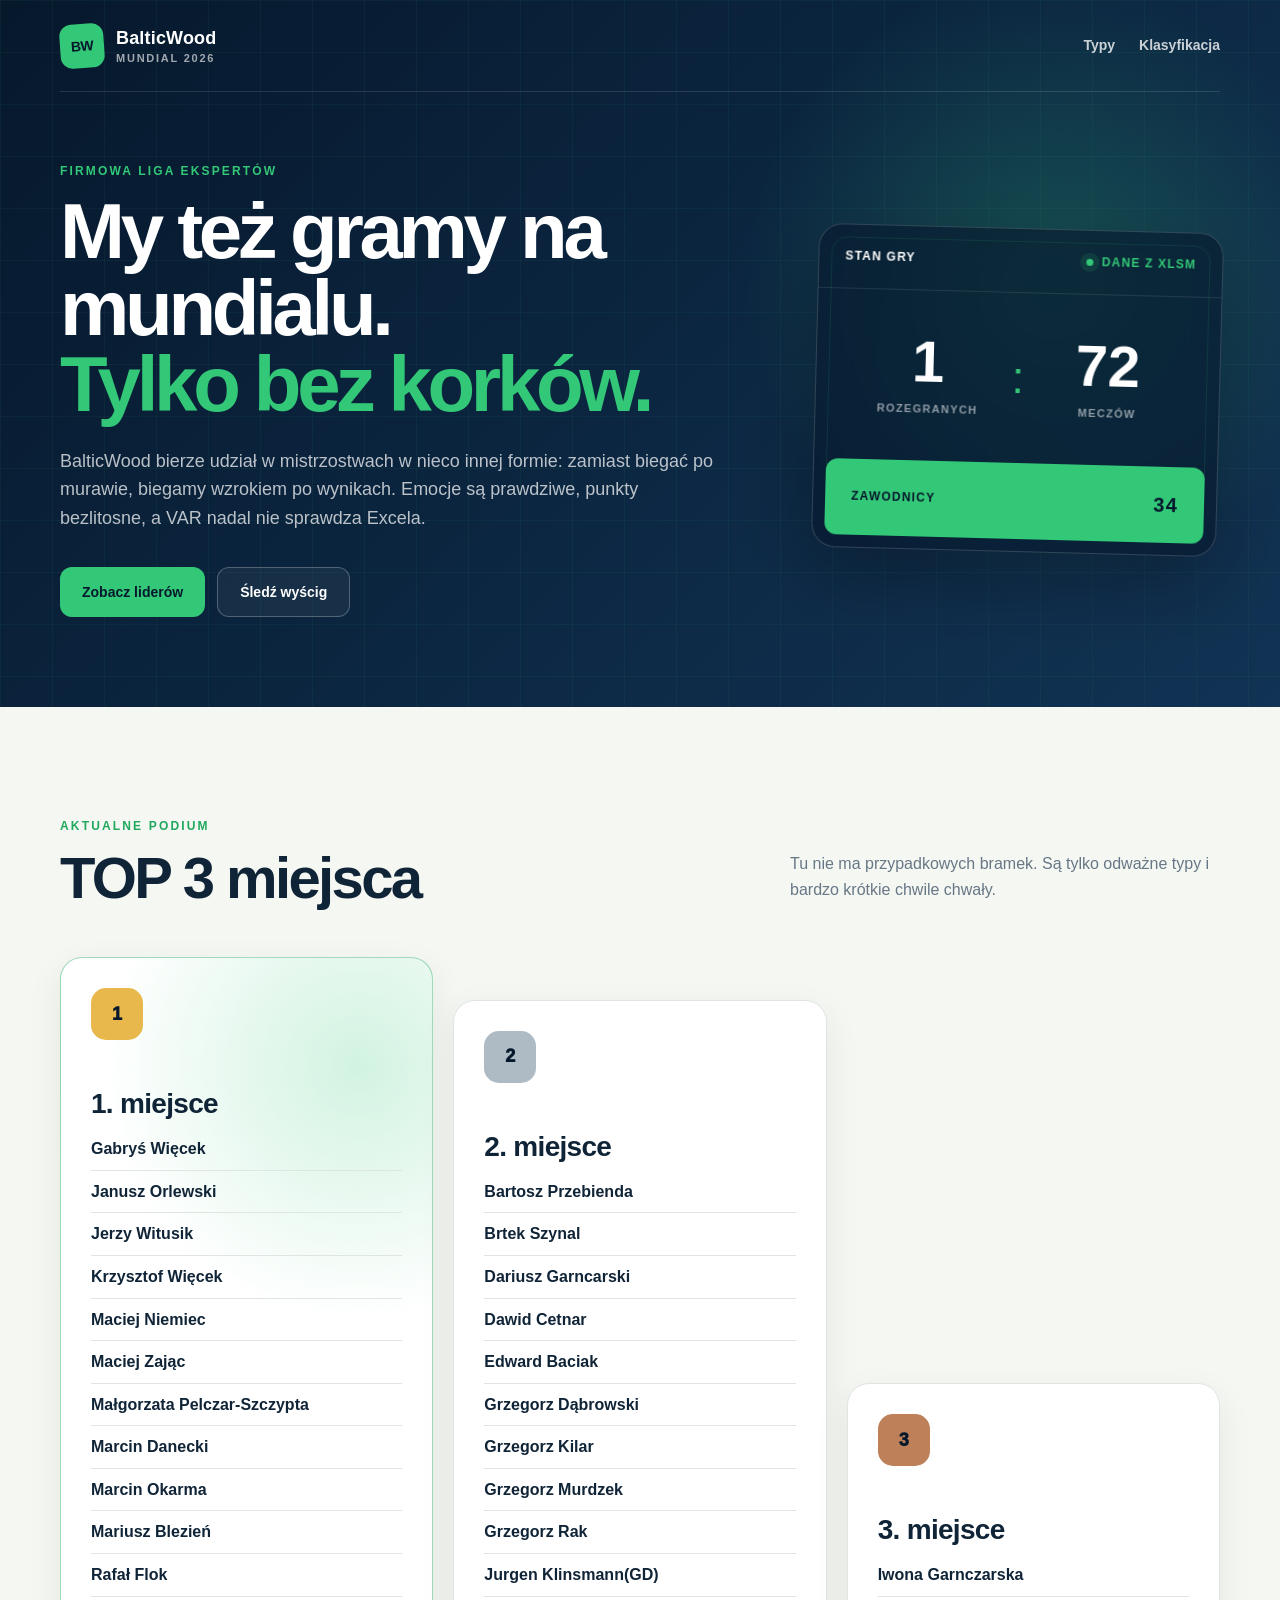
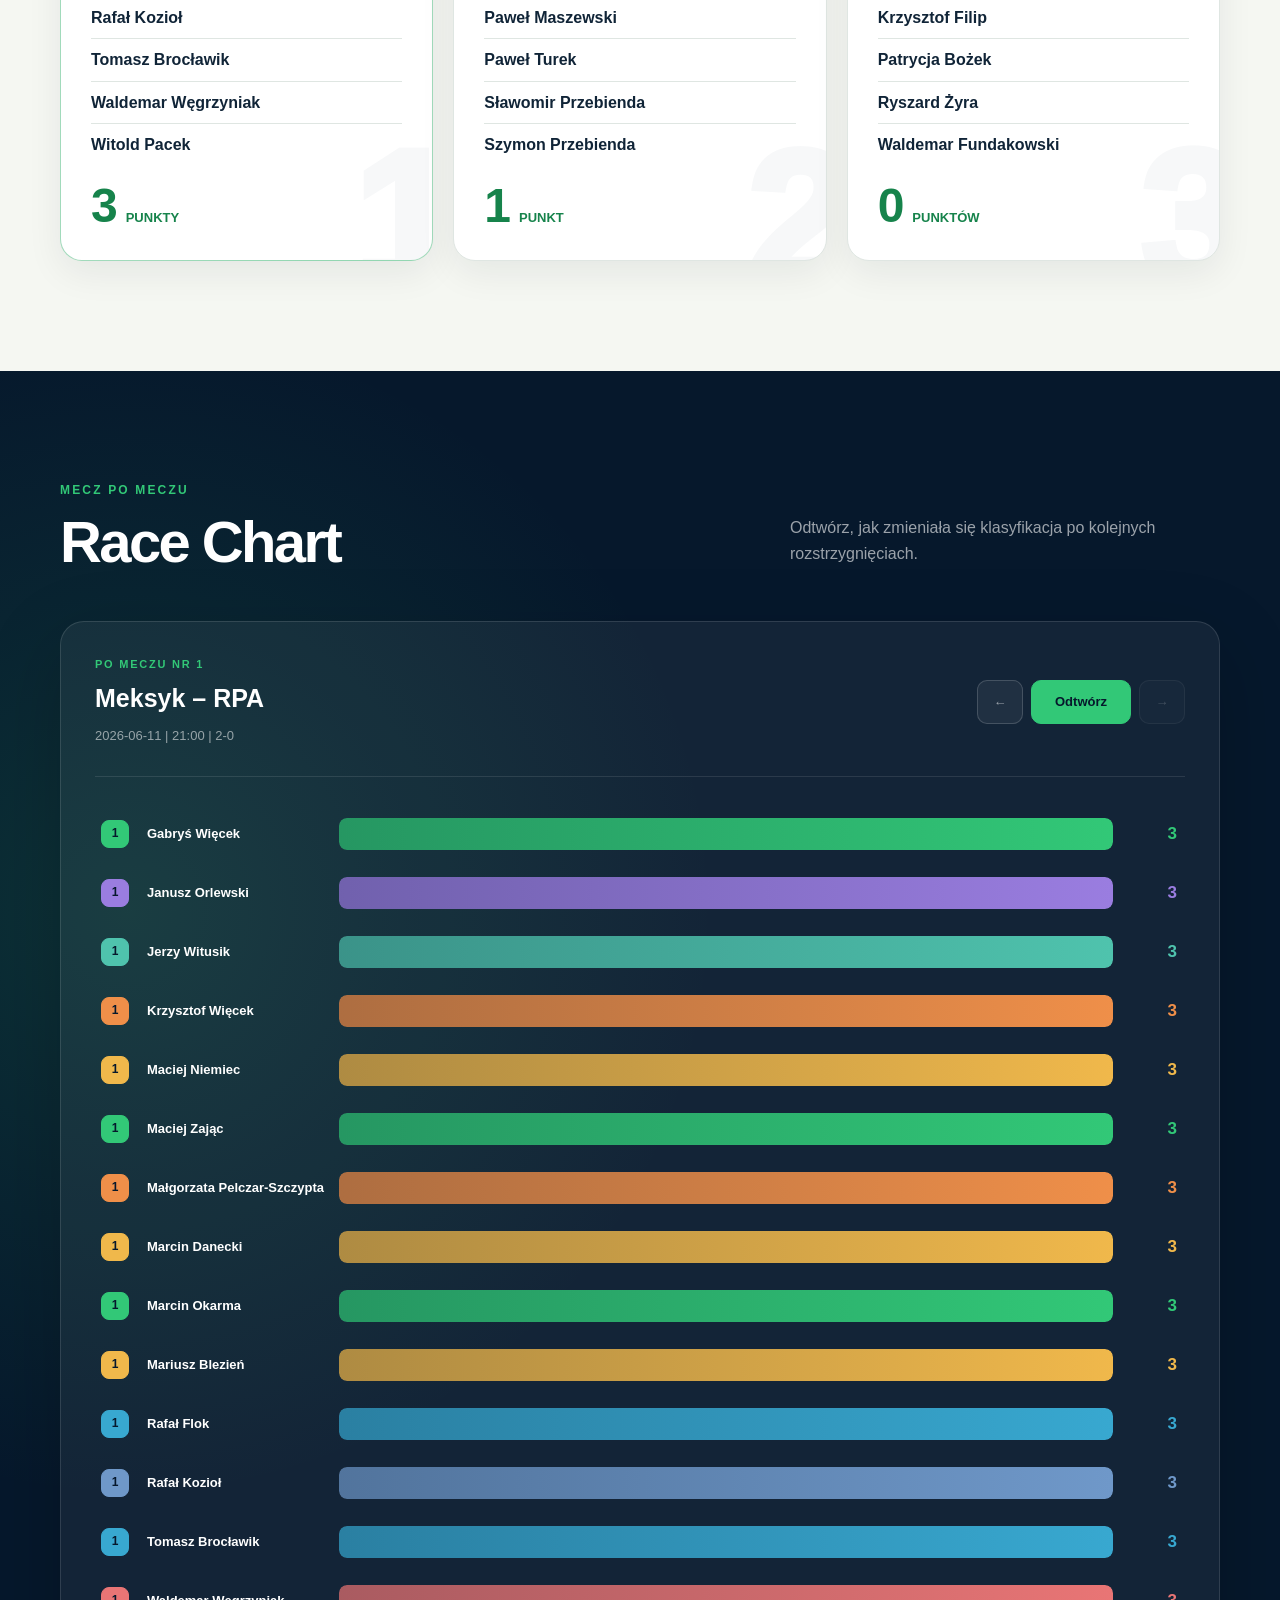
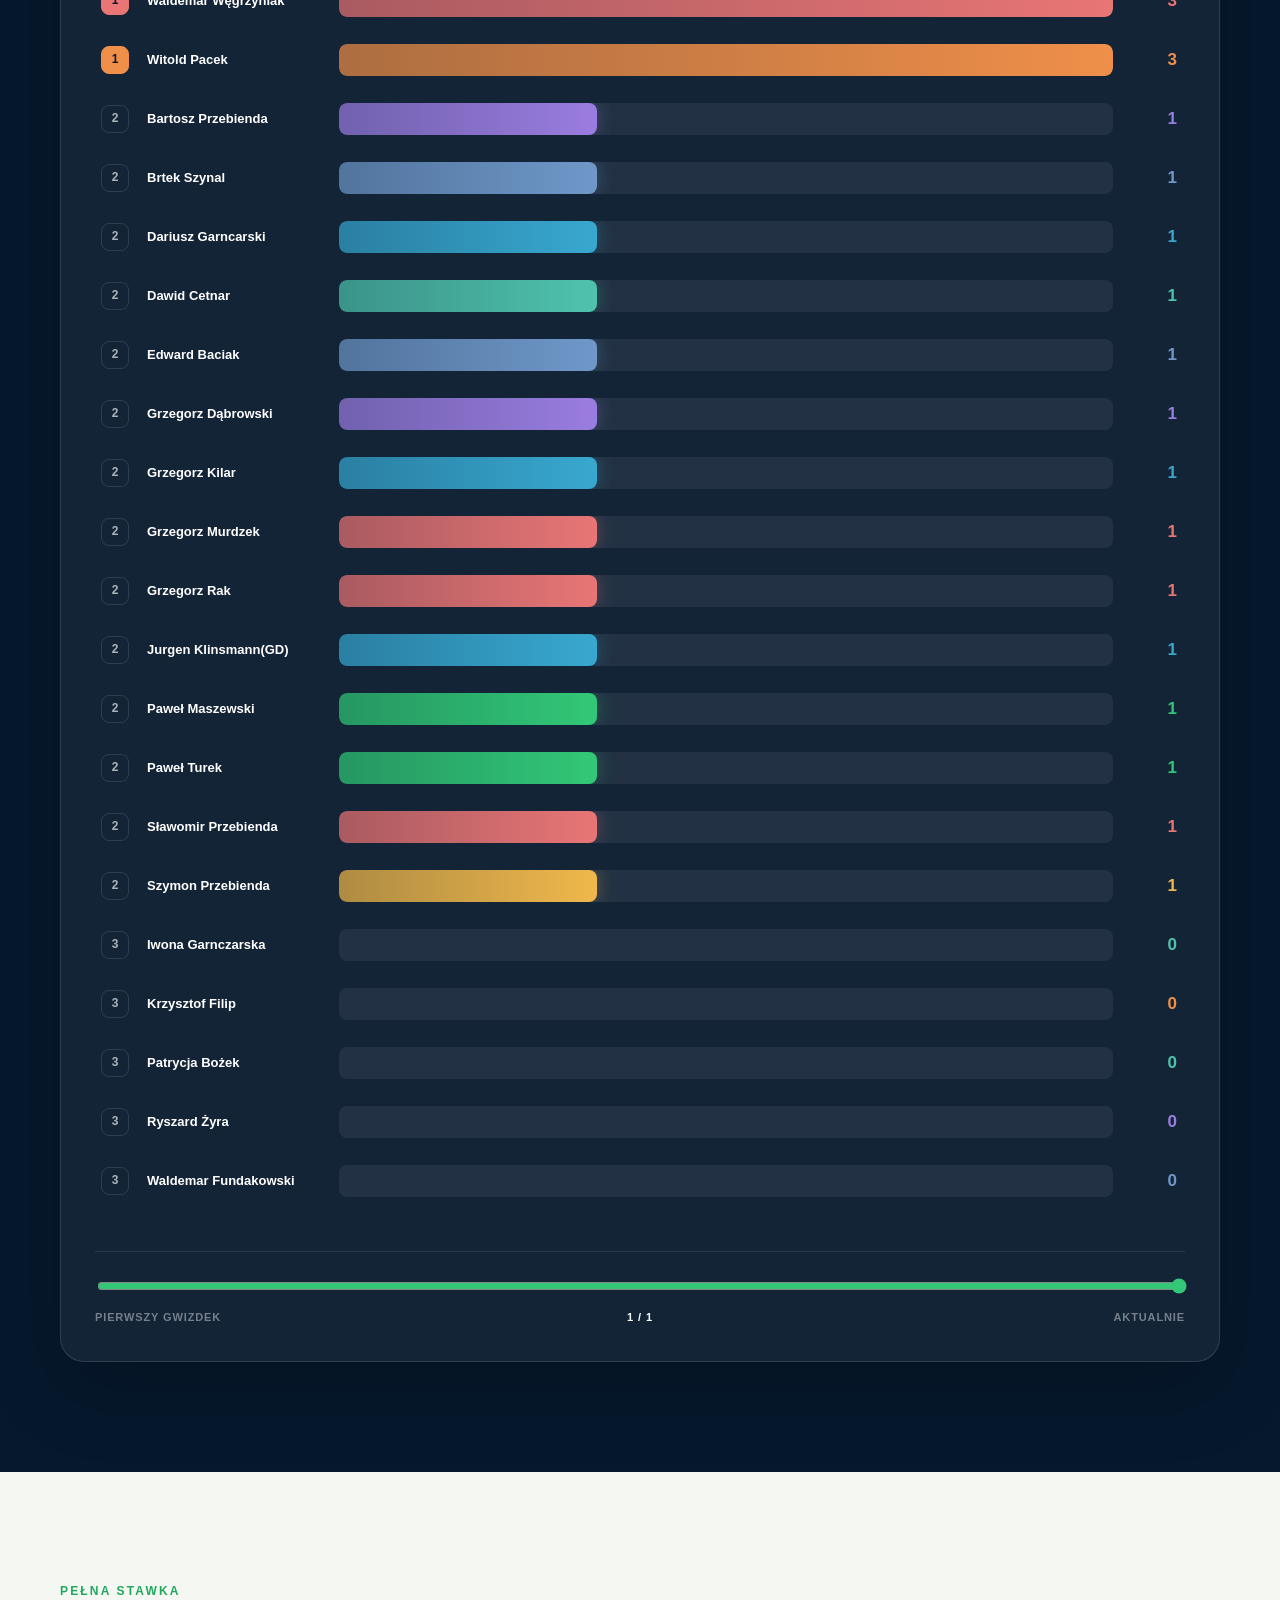
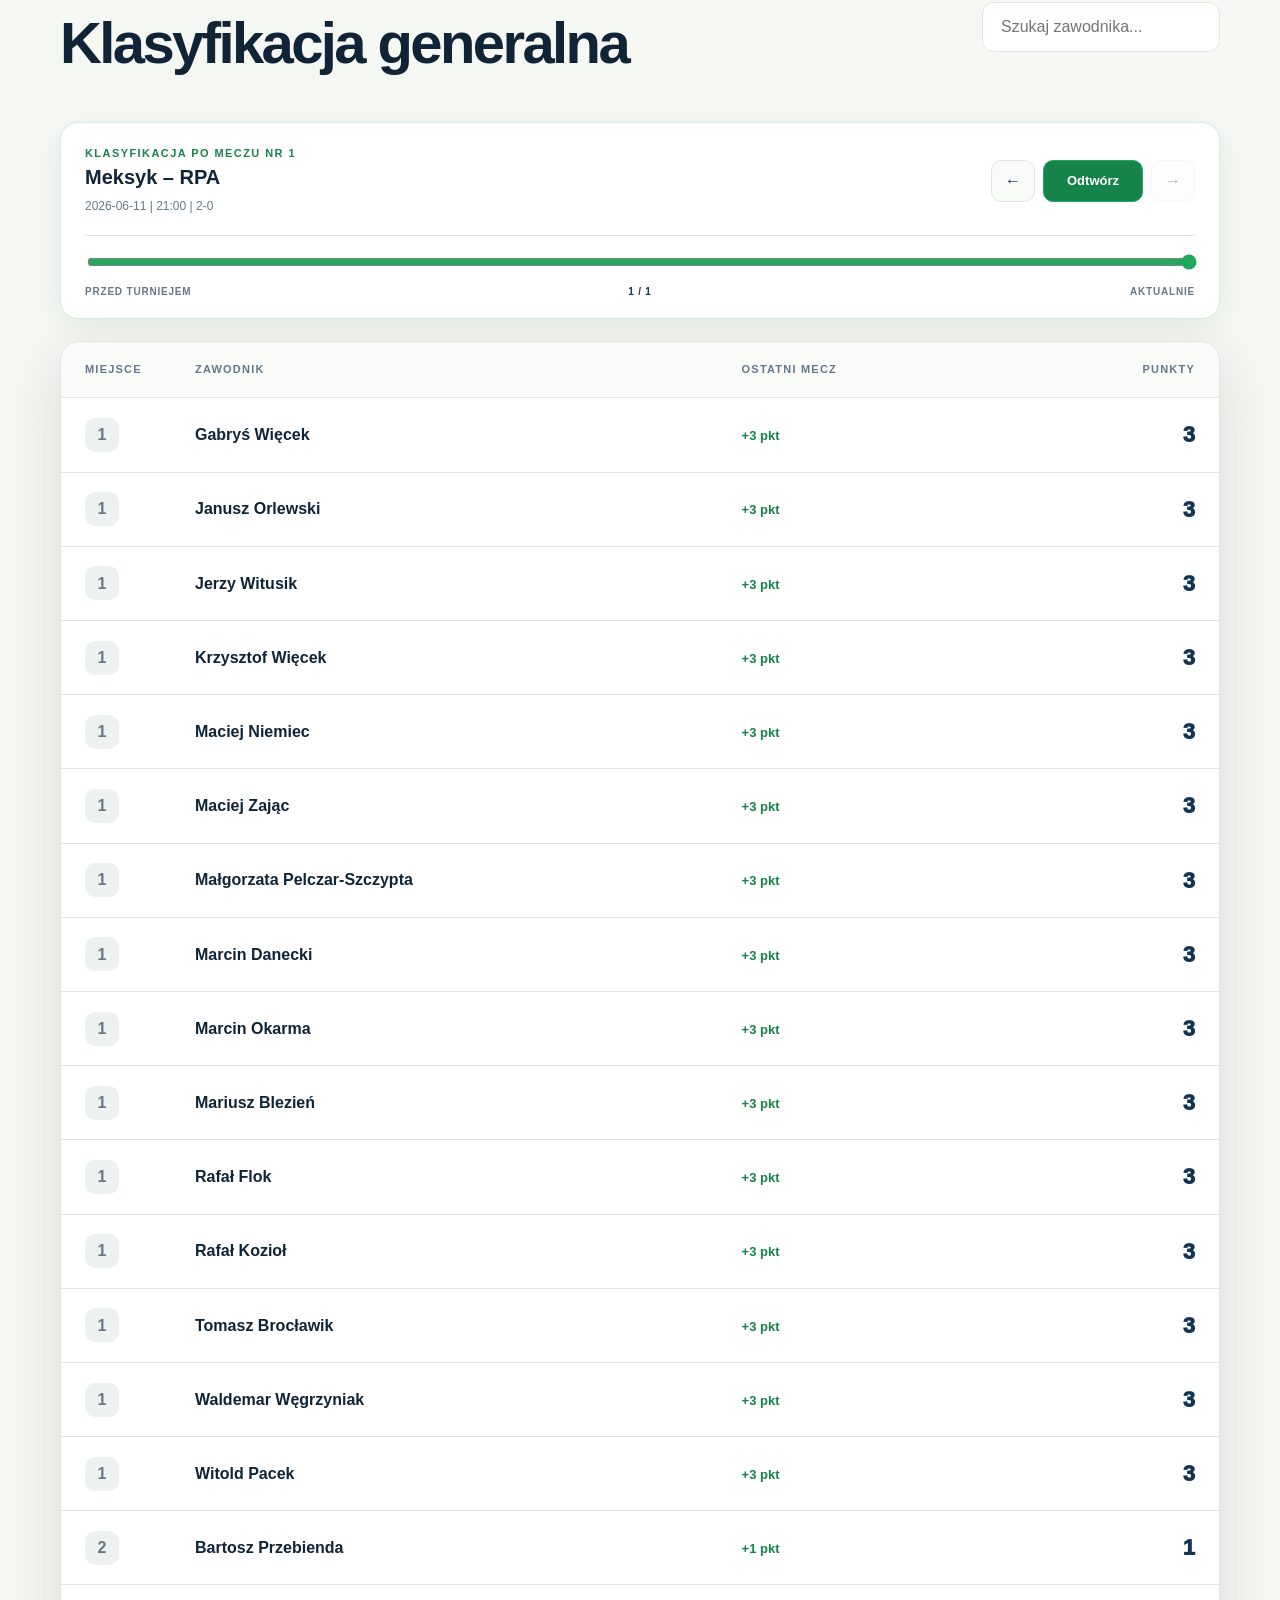
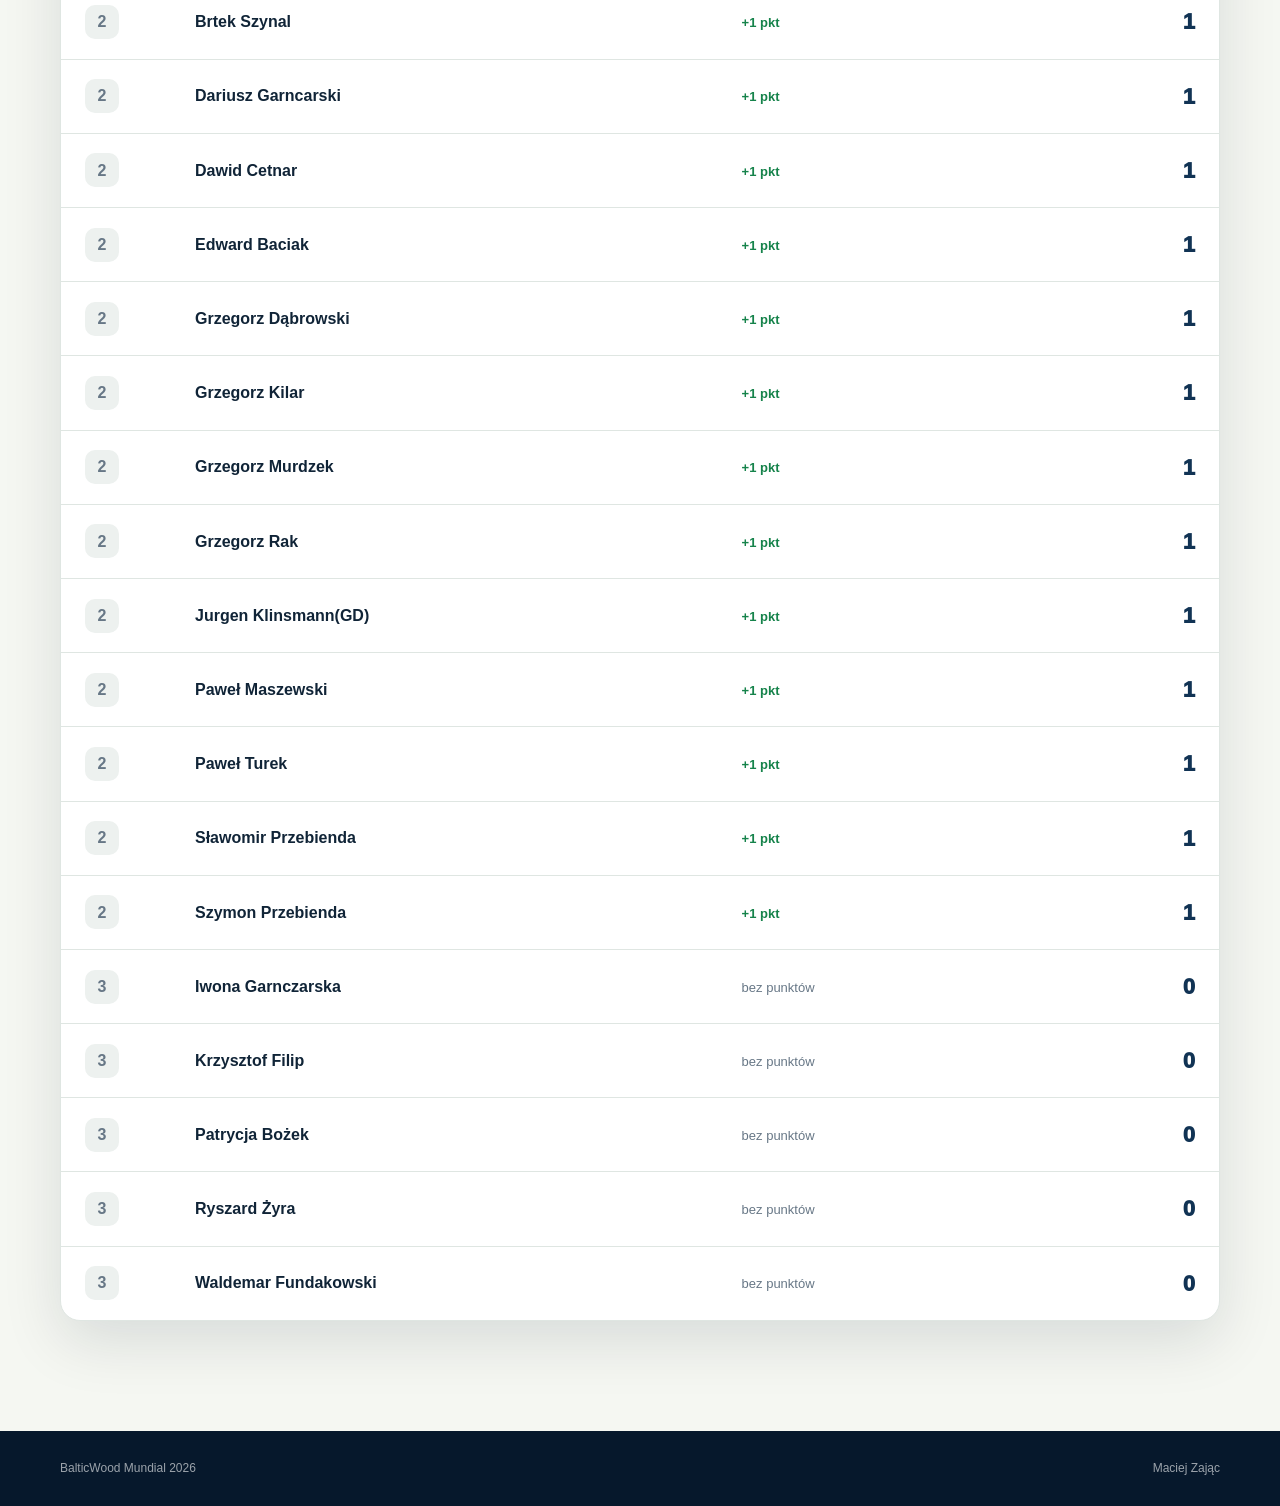
==== commit fc7b6356: "Add files via upload" ====
--- a/index.html
+++ b/index.html
@@ -20,7 +20,10 @@
             <small>Mundial 2026</small>
           </span>
         </a>
-        <a class="nav-link" href="#klasyfikacja">Klasyfikacja</a>
+        <div class="nav-links">
+          <a class="nav-link" href="typy.html">Typy</a>
+          <a class="nav-link" href="#klasyfikacja">Klasyfikacja</a>
+        </div>
       </nav>
 
       <div class="hero-content shell" id="start">
--- a/styles.css
+++ b/styles.css
@@ -120,6 +120,12 @@
   font-weight: 700;
 }
 
+.nav-links {
+  display: flex;
+  align-items: center;
+  gap: 24px;
+}
+
 .nav-link:hover {
   color: var(--green-500);
 }
@@ -938,6 +944,172 @@
   gap: 24px;
 }
 
+.predictions-page {
+  min-height: 100vh;
+  background: var(--cream);
+}
+
+.subpage-header {
+  color: var(--white);
+  background:
+    radial-gradient(circle at 85% 10%, rgba(50, 200, 119, 0.16), transparent 28%),
+    var(--navy-950);
+}
+
+.predictions-main {
+  padding-block: 64px 80px;
+}
+
+.predictions-heading {
+  display: flex;
+  align-items: end;
+  justify-content: space-between;
+  gap: 30px;
+  margin-bottom: 30px;
+}
+
+.predictions-heading h1 {
+  margin-bottom: 0;
+  color: var(--navy-950);
+  font-size: clamp(42px, 6vw, 68px);
+  line-height: 1;
+}
+
+.predictions-heading > p {
+  margin-bottom: 6px;
+  color: var(--muted);
+  font-size: 14px;
+  font-weight: 700;
+}
+
+.predictions-table-wrap {
+  max-height: calc(100vh - 250px);
+  overflow: auto;
+  border: 1px solid var(--line);
+  border-radius: 18px;
+  background: var(--white);
+  box-shadow: var(--shadow);
+}
+
+.predictions-table {
+  width: max-content;
+  min-width: 100%;
+  border-collapse: separate;
+  border-spacing: 0;
+  white-space: nowrap;
+}
+
+.predictions-table th,
+.predictions-table td {
+  min-width: 112px;
+  padding: 15px 14px;
+  border-right: 1px solid var(--line);
+  border-bottom: 1px solid var(--line);
+  text-align: center;
+}
+
+.predictions-table thead th {
+  position: sticky;
+  top: 0;
+  z-index: 3;
+  color: var(--white);
+  background: var(--navy-800);
+  font-size: 11px;
+  letter-spacing: 0.04em;
+  text-transform: none;
+}
+
+.predictions-table tr:last-child th,
+.predictions-table tr:last-child td {
+  border-bottom: 0;
+}
+
+.predictions-table th:first-child {
+  position: sticky;
+  left: 0;
+  z-index: 2;
+  min-width: 280px;
+  max-width: 280px;
+  text-align: left;
+}
+
+.predictions-table th:nth-child(2),
+.predictions-table td:nth-child(2) {
+  position: sticky;
+  left: 280px;
+  z-index: 2;
+  min-width: 84px;
+  max-width: 84px;
+}
+
+.predictions-table thead th:first-child,
+.predictions-table thead th:nth-child(2) {
+  z-index: 5;
+  background: var(--navy-900);
+}
+
+.predictions-table tbody th:first-child,
+.predictions-table tbody td:nth-child(2) {
+  background: var(--white);
+}
+
+.predictions-table .match-upcoming th:first-child,
+.predictions-table .match-upcoming td:nth-child(2) {
+  background: #f7faf7;
+}
+
+.predictions-table .match-upcoming {
+  color: var(--muted);
+  background: #f7faf7;
+}
+
+.match-number {
+  display: inline-grid;
+  width: 28px;
+  height: 28px;
+  place-items: center;
+  margin-right: 9px;
+  border-radius: 8px;
+  color: var(--navy-800);
+  background: #eaf0ed;
+  font-size: 11px;
+  font-weight: 900;
+}
+
+.result-badge {
+  display: inline-flex;
+  min-width: 48px;
+  min-height: 30px;
+  align-items: center;
+  justify-content: center;
+  border-radius: 8px;
+  color: var(--white);
+  background: var(--navy-800);
+  font-weight: 900;
+}
+
+.match-upcoming .result-badge {
+  color: var(--navy-800);
+  background: var(--green-100);
+}
+
+.predictions-table td.prediction-exact {
+  color: #08723d;
+  background: #daf5e5;
+  font-weight: 950;
+}
+
+.predictions-table td.prediction-outcome {
+  color: #725810;
+  background: #fff8d9;
+  font-weight: 800;
+}
+
+.predictions-table td.prediction-missing {
+  color: #9aa6ad;
+  background: #f3f5f4;
+}
+
 .sr-only {
   position: absolute;
   width: 1px;
@@ -989,6 +1161,12 @@
     align-items: flex-start;
     flex-direction: column;
   }
+
+  .predictions-heading {
+    align-items: flex-start;
+    flex-direction: column;
+    gap: 10px;
+  }
 }
 
 @media (max-width: 680px) {
@@ -1002,6 +1180,29 @@
 
   .nav-link {
     display: none;
+  }
+
+  .predictions-page .nav-link {
+    display: block;
+    font-size: 12px;
+  }
+
+  .predictions-main {
+    padding-block: 42px 60px;
+  }
+
+  .predictions-table-wrap {
+    max-height: calc(100vh - 210px);
+  }
+
+  .predictions-table th:first-child {
+    min-width: 220px;
+    max-width: 220px;
+  }
+
+  .predictions-table th:nth-child(2),
+  .predictions-table td:nth-child(2) {
+    left: 220px;
   }
 
   .hero-content {
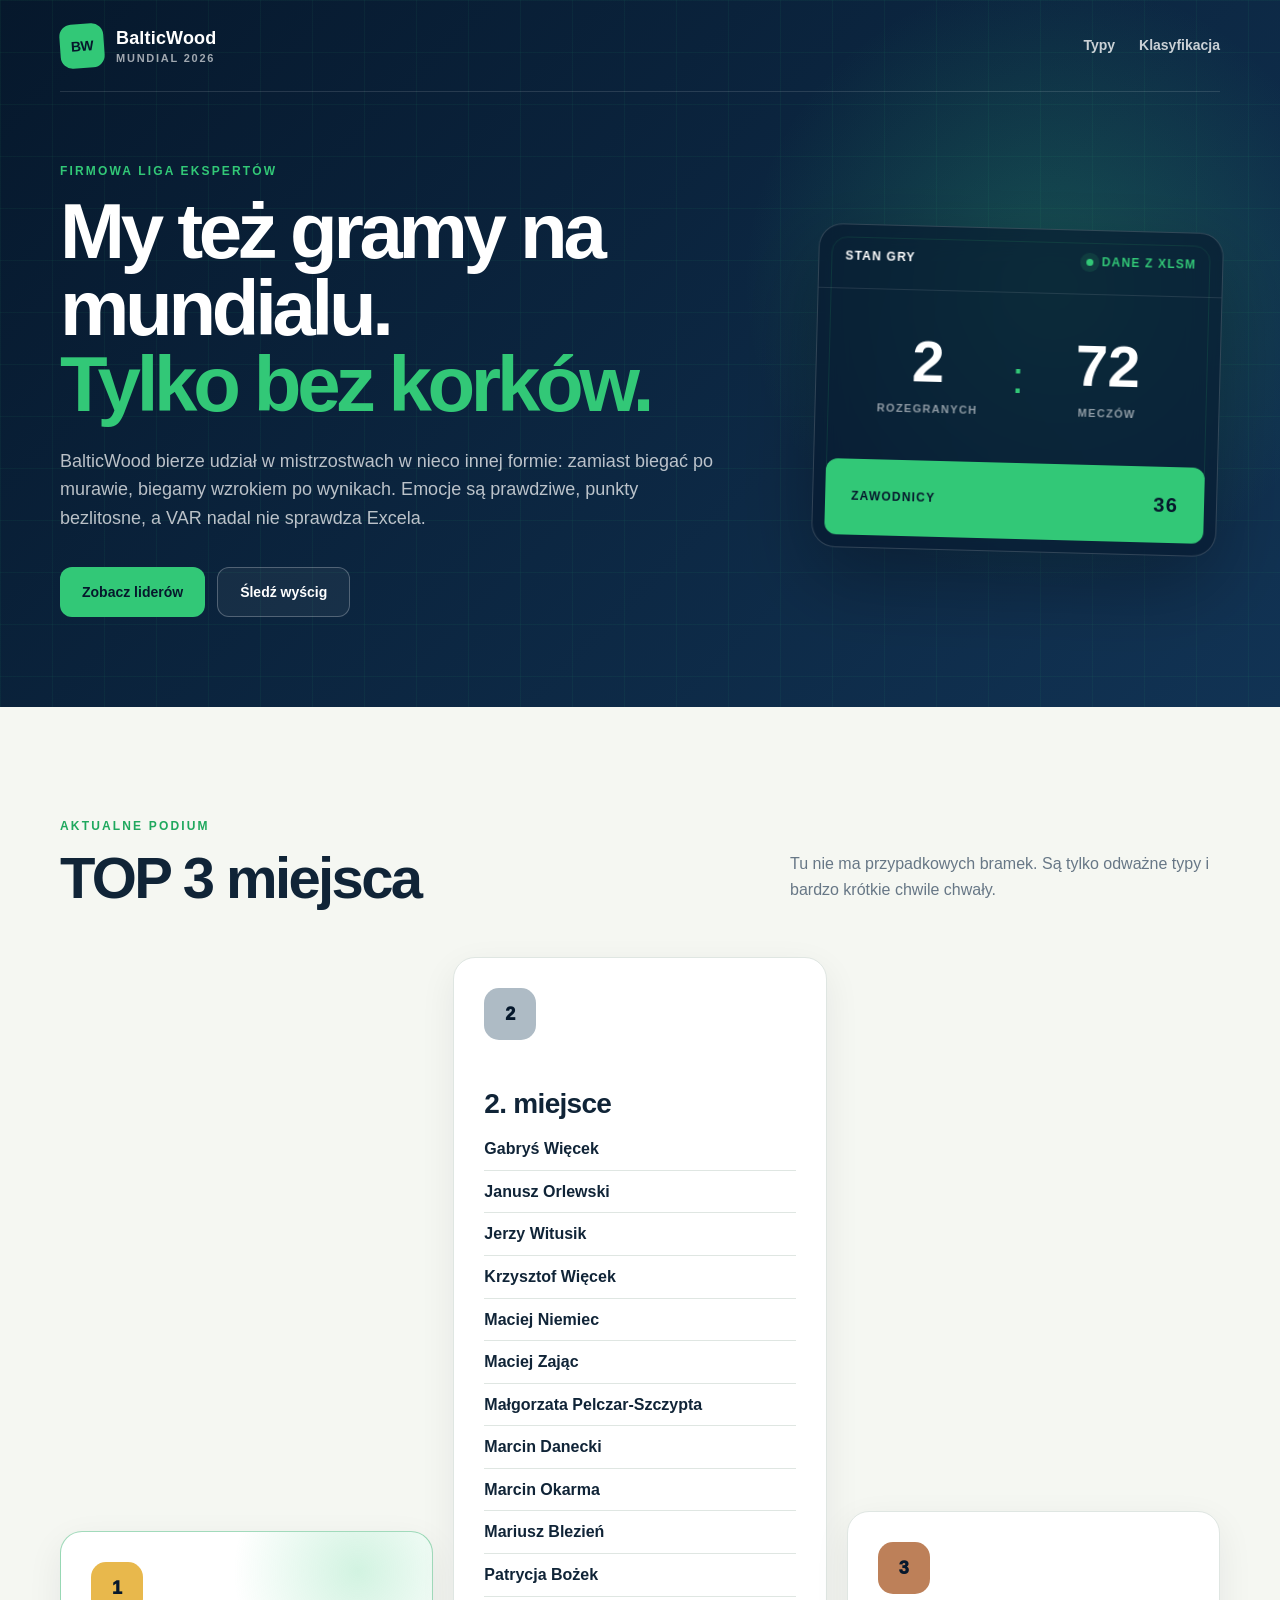
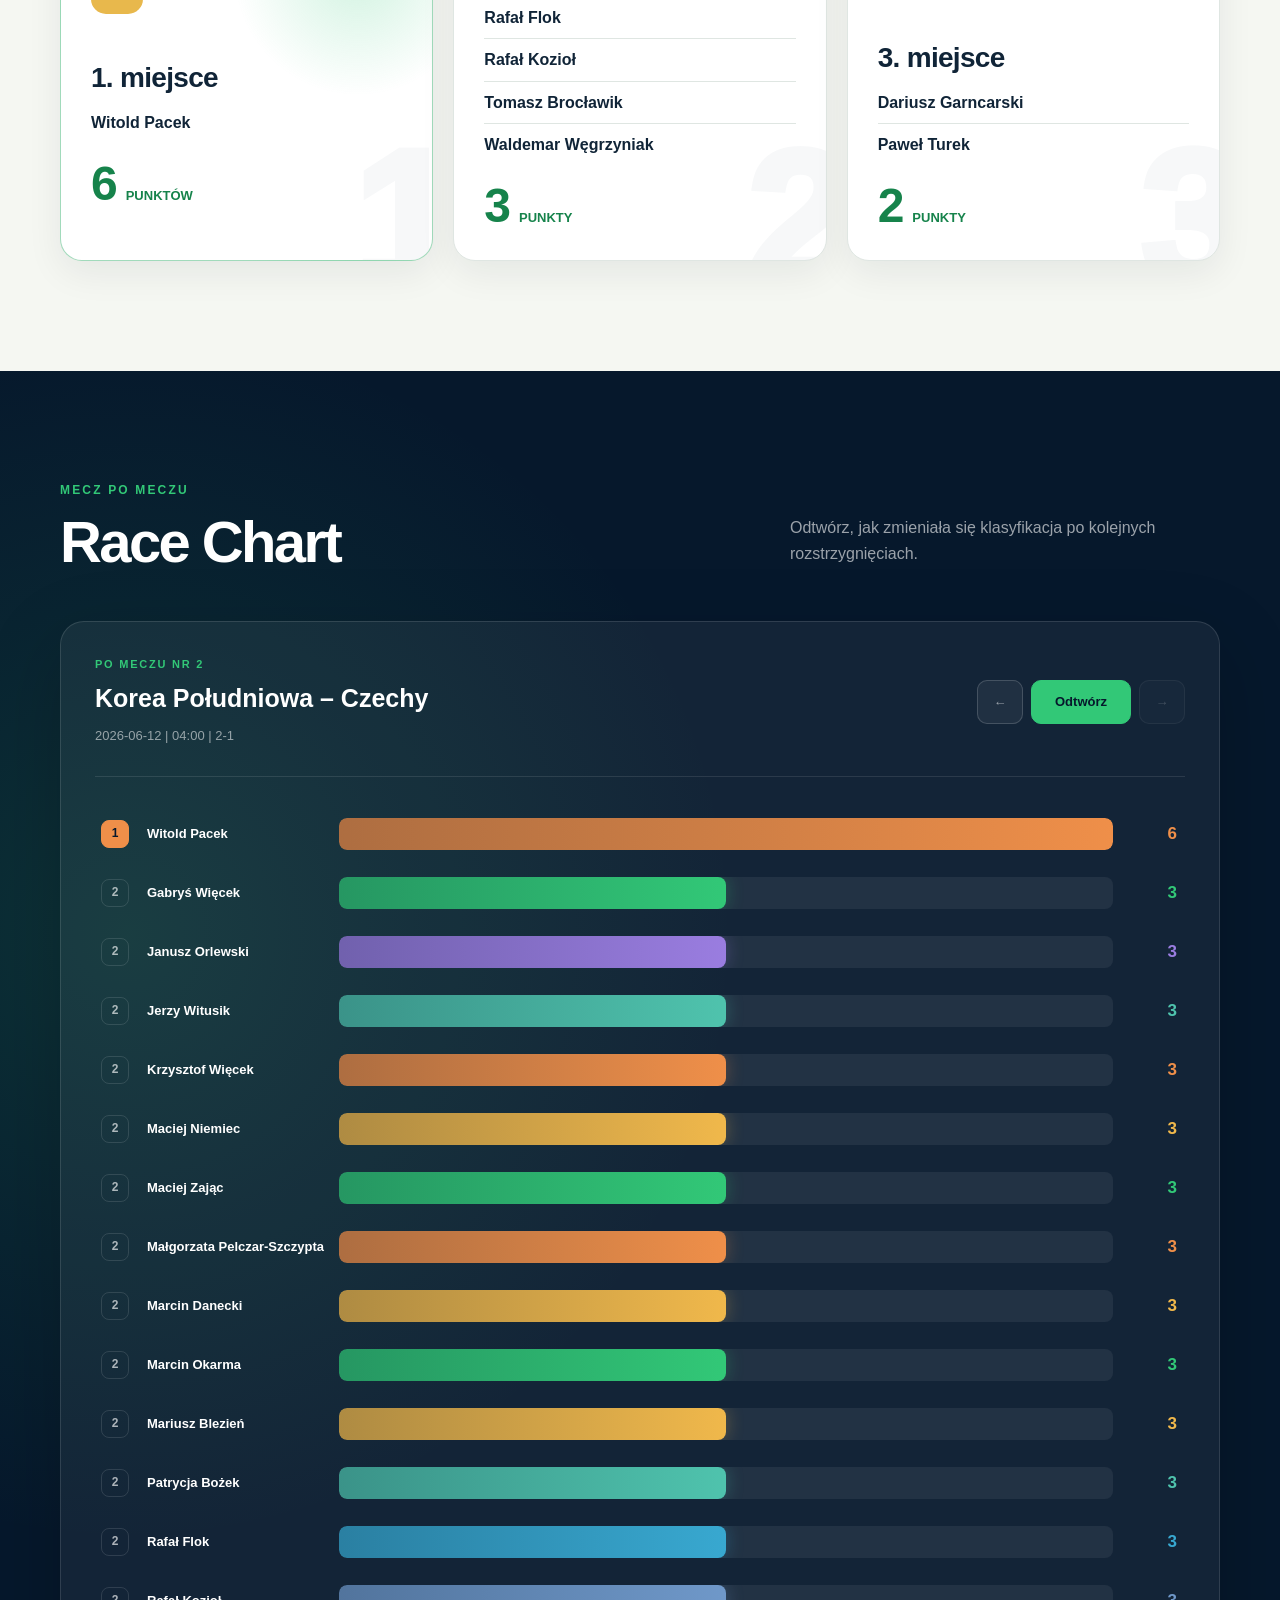
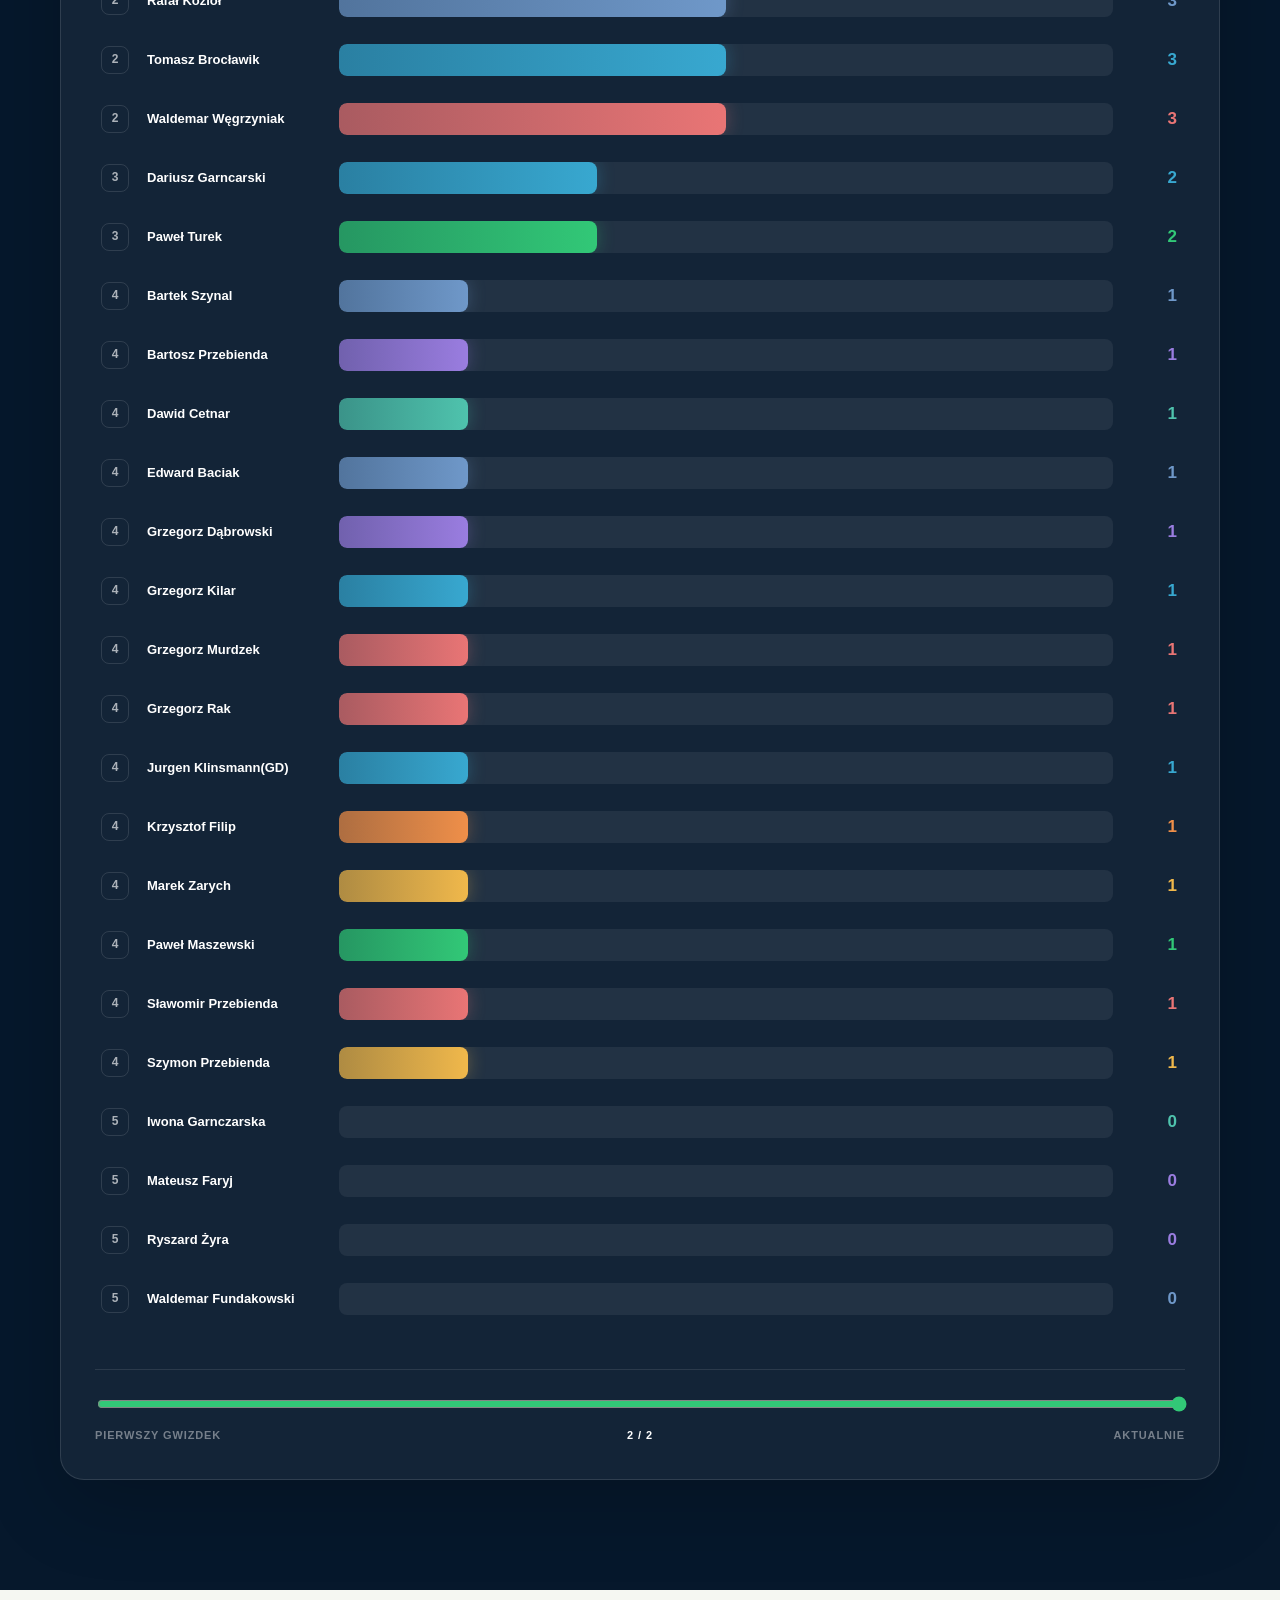
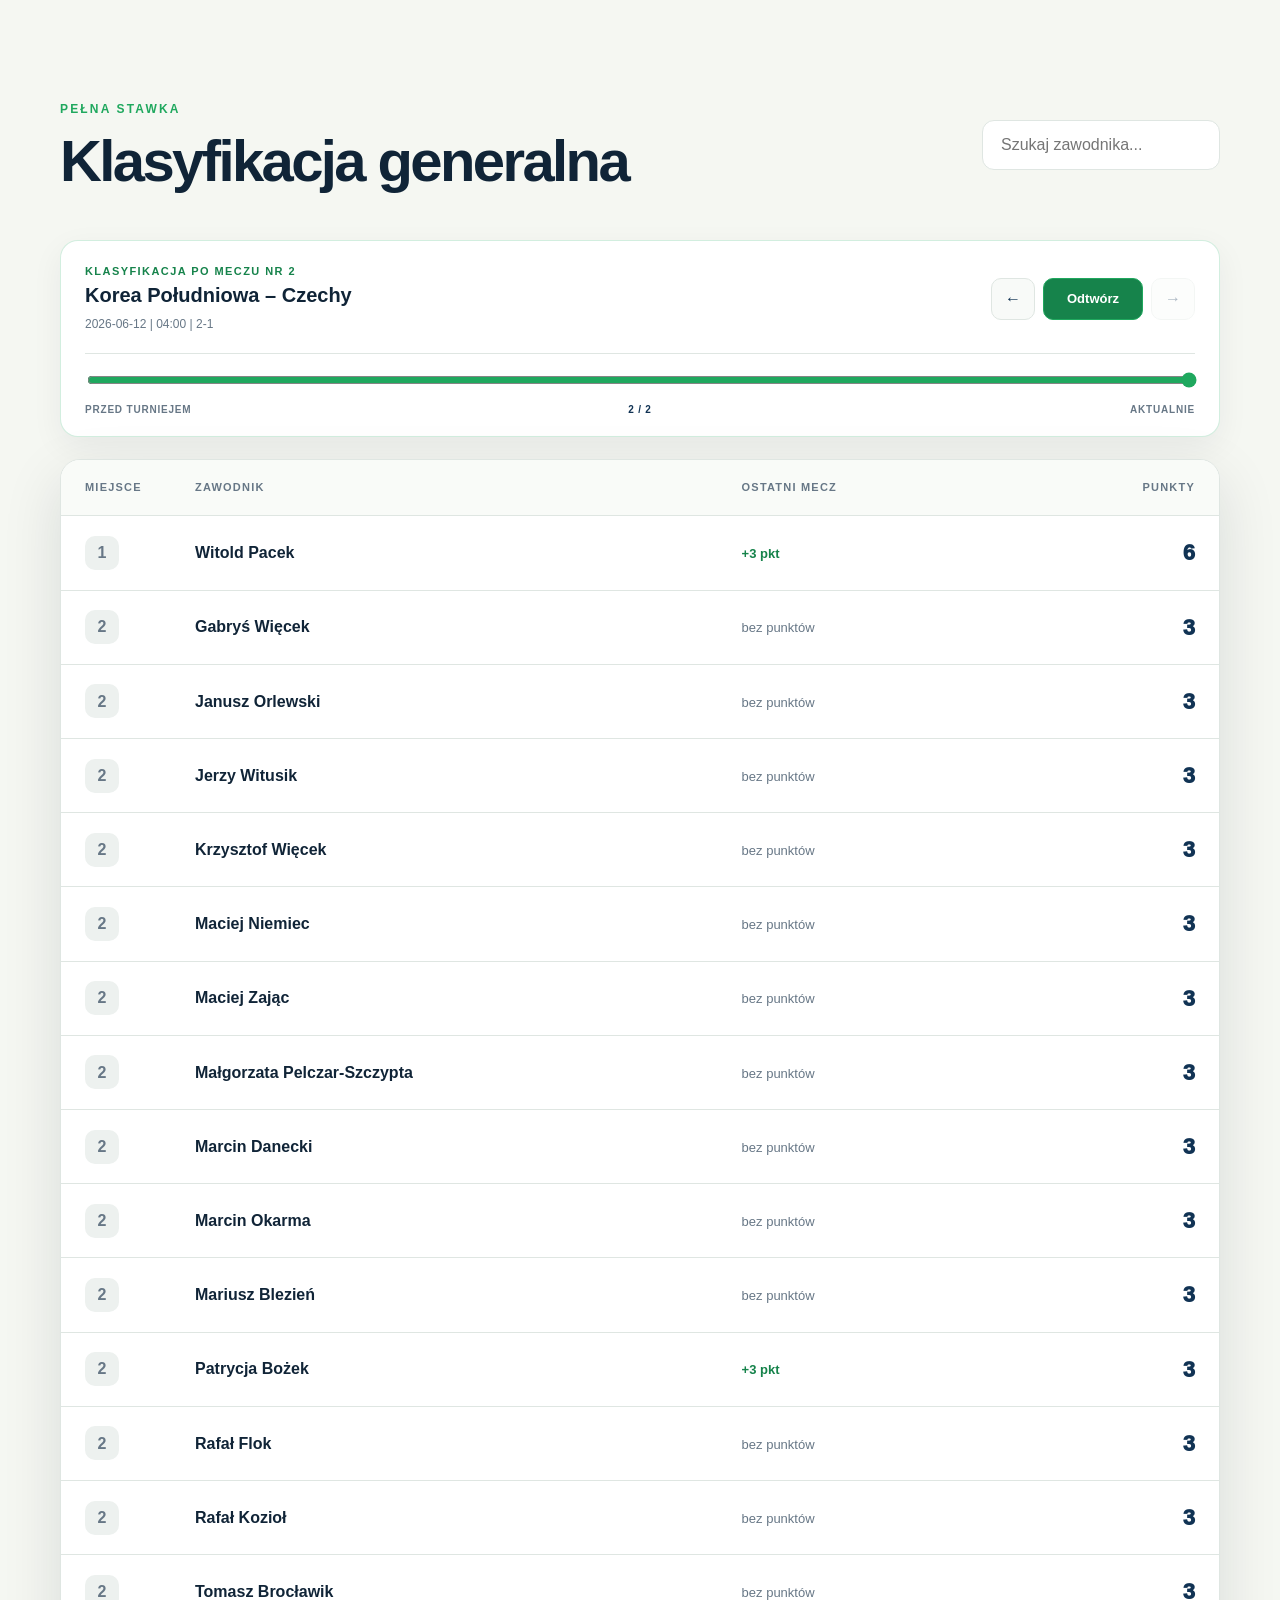
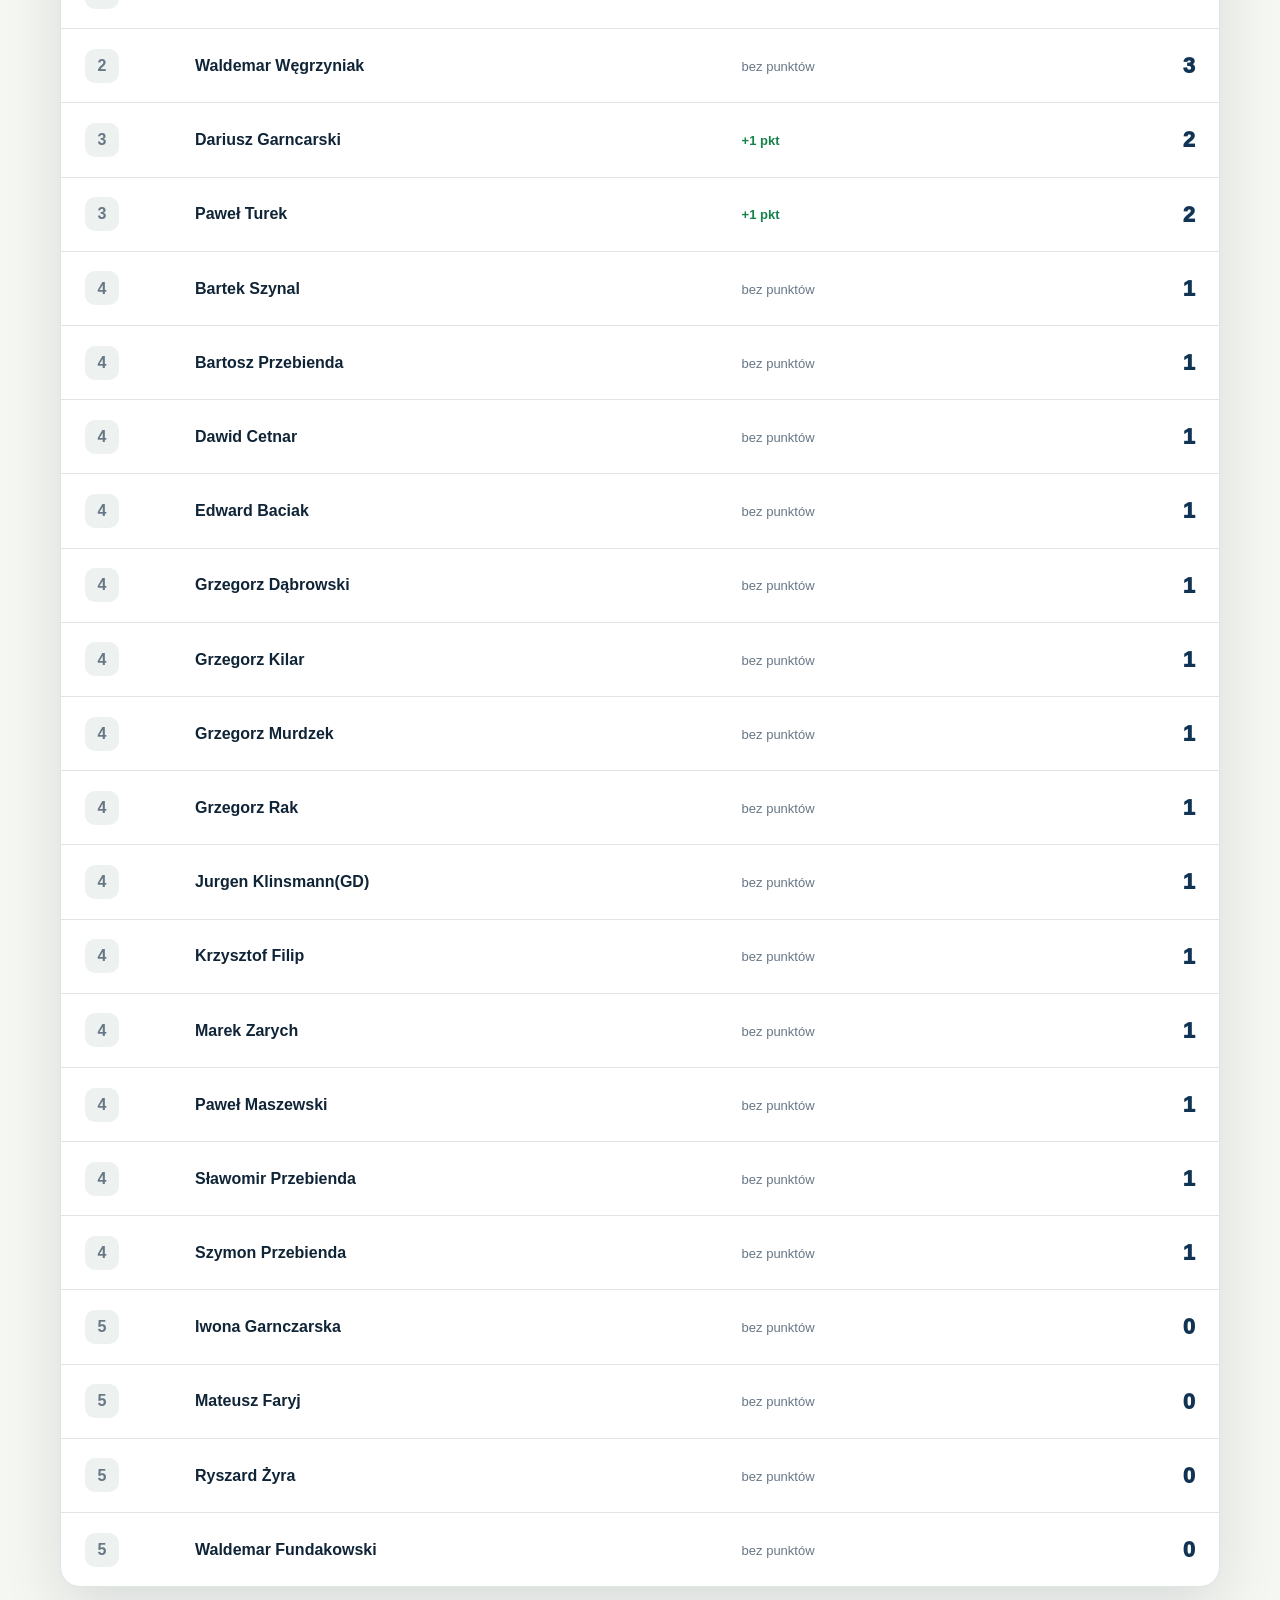
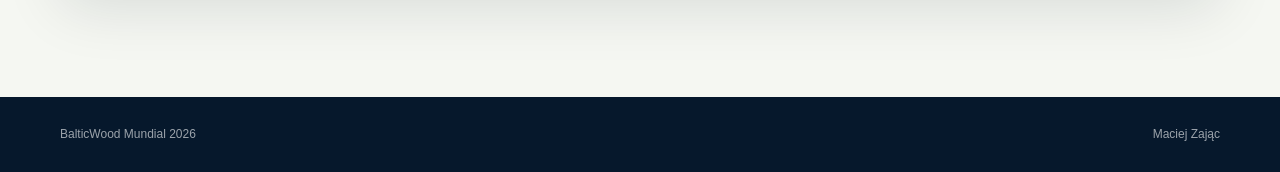
==== commit 6e0dae3c: "Add files via upload" ====
--- a/index.html
+++ b/index.html
@@ -21,8 +21,8 @@
           </span>
         </a>
         <div class="nav-links">
-          <a class="nav-link" href="typy.html">Typy</a>
-          <a class="nav-link" href="#klasyfikacja">Klasyfikacja</a>
+          <a class="nav-link nav-link-primary" href="typy.html">Typy</a>
+          <a class="nav-link nav-link-secondary" href="#klasyfikacja">Klasyfikacja</a>
         </div>
       </nav>
 
--- a/styles.css
+++ b/styles.css
@@ -1182,6 +1182,23 @@
     display: none;
   }
 
+  .nav-links {
+    gap: 10px;
+  }
+
+  .nav-link-primary {
+    display: inline-flex;
+    min-height: 40px;
+    align-items: center;
+    padding: 0 16px;
+    border: 1px solid rgba(50, 200, 119, 0.55);
+    border-radius: 10px;
+    color: var(--navy-950);
+    background: var(--green-500);
+    font-size: 13px;
+    font-weight: 900;
+  }
+
   .predictions-page .nav-link {
     display: block;
     font-size: 12px;
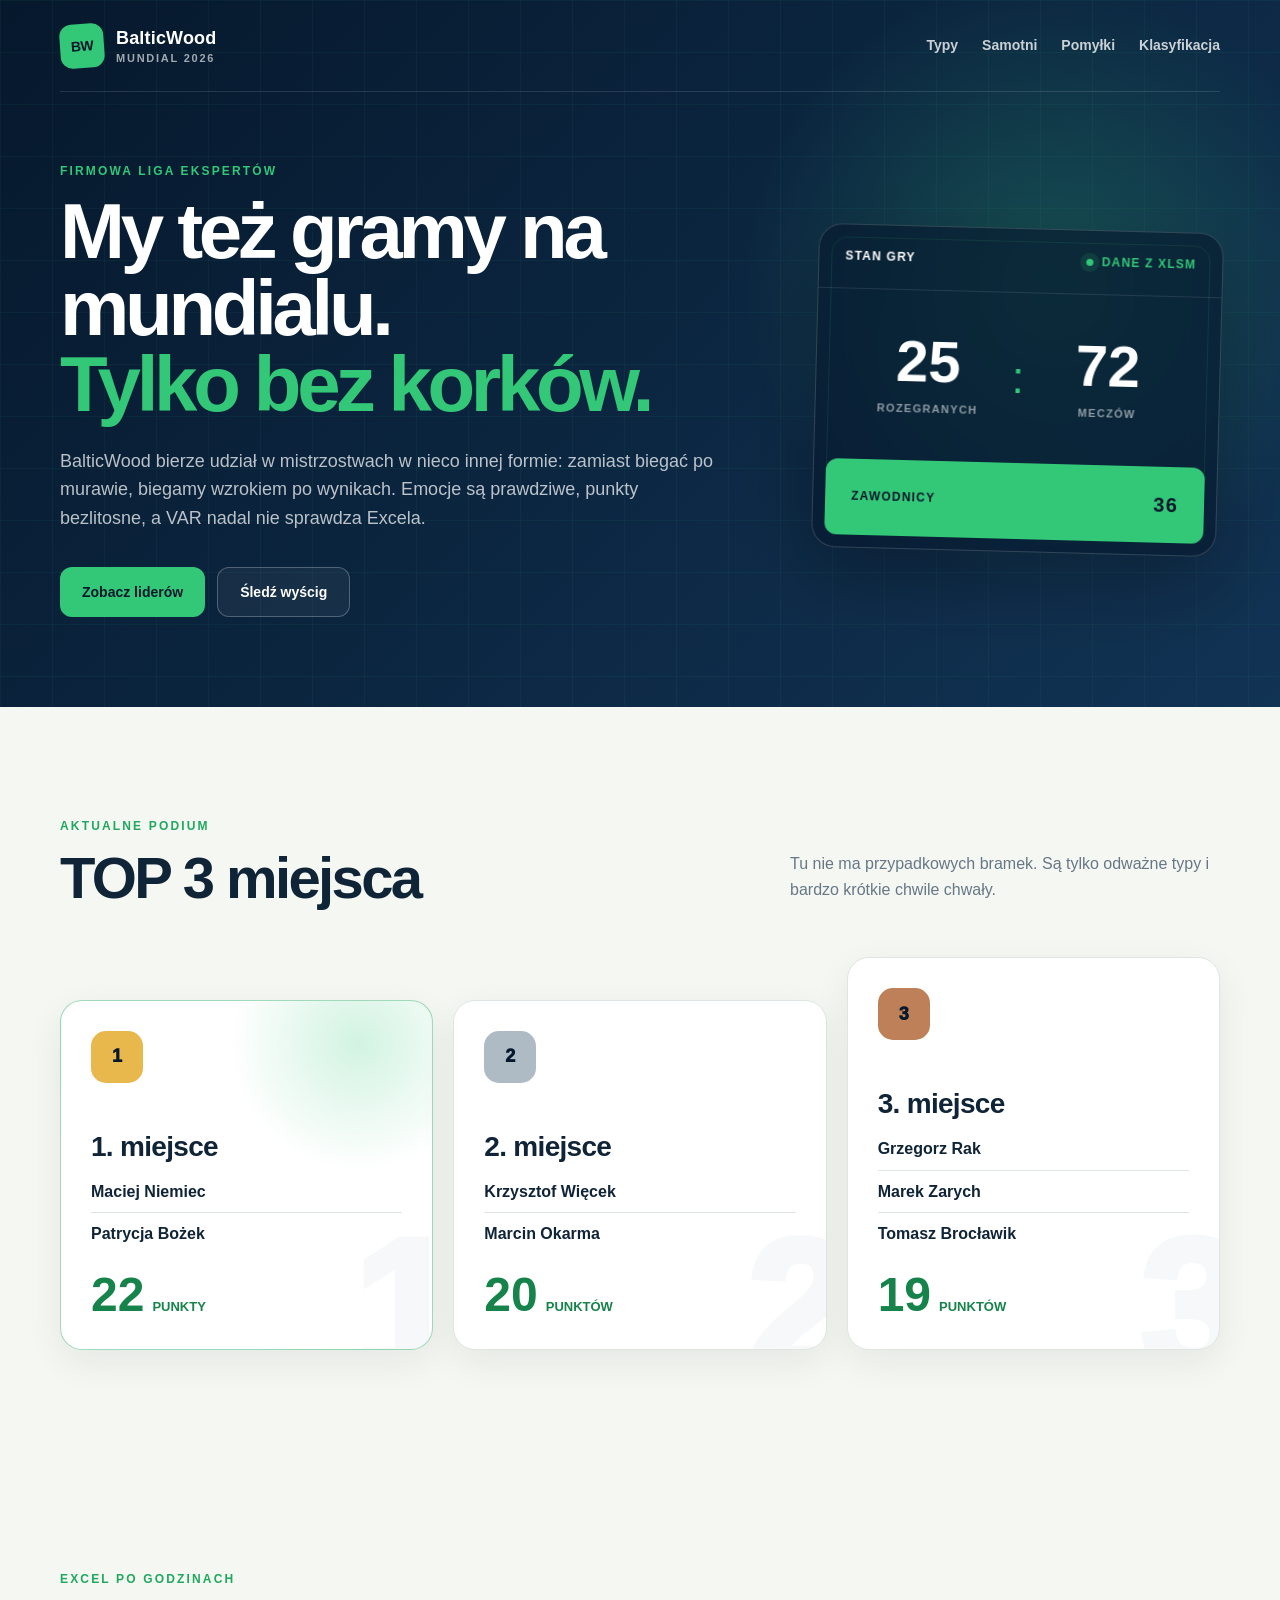
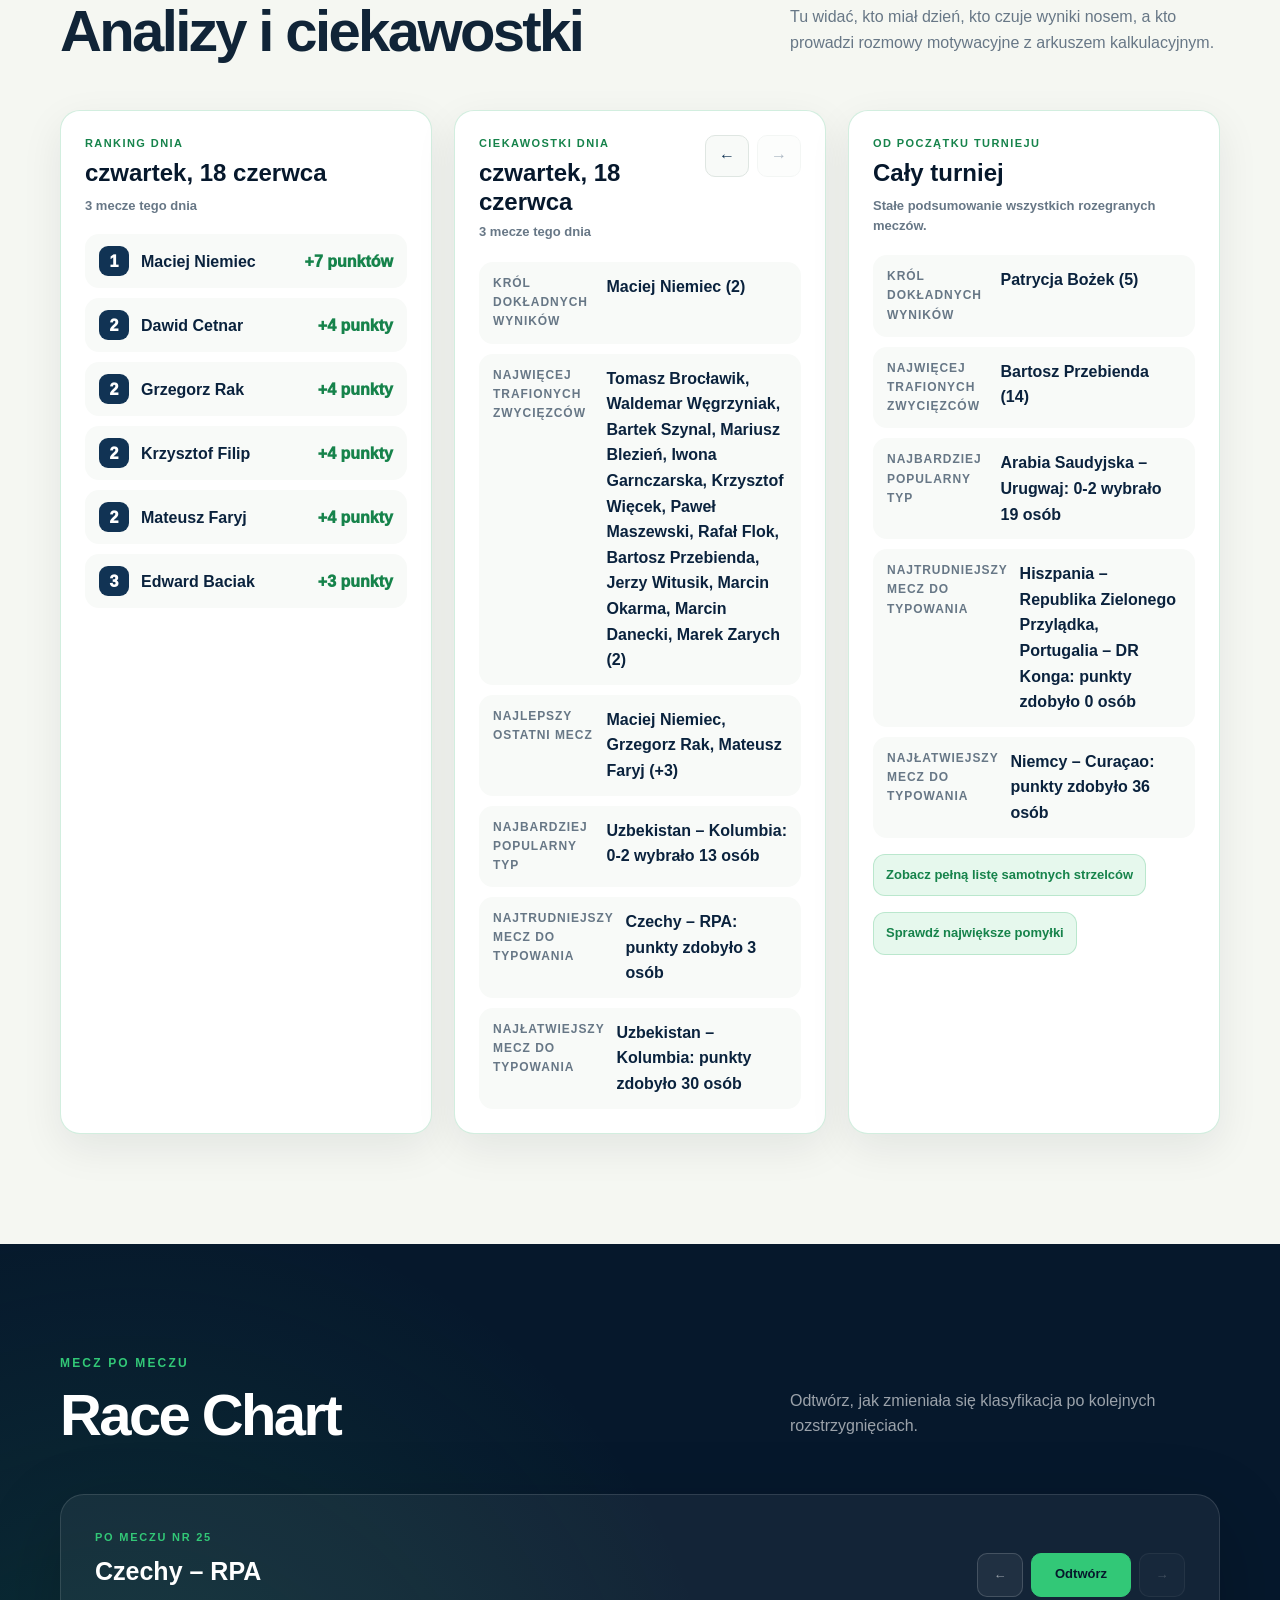
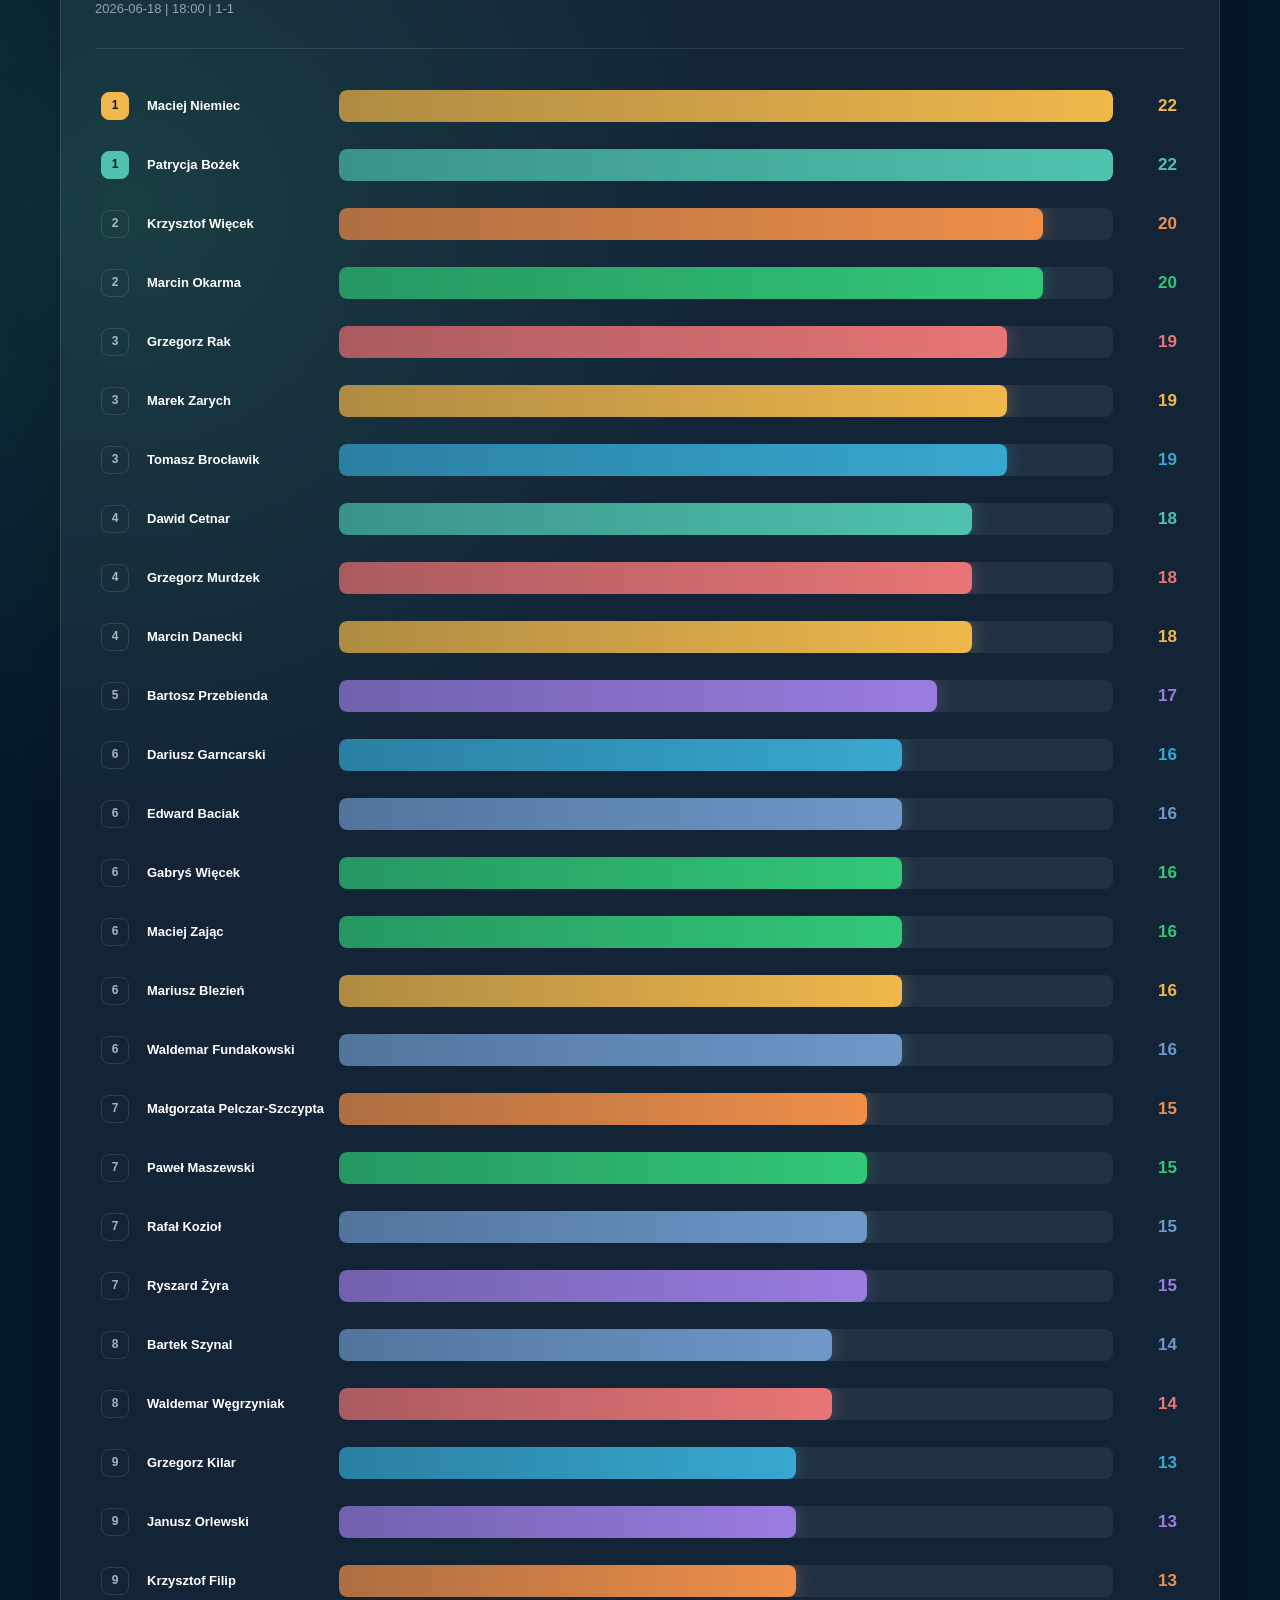
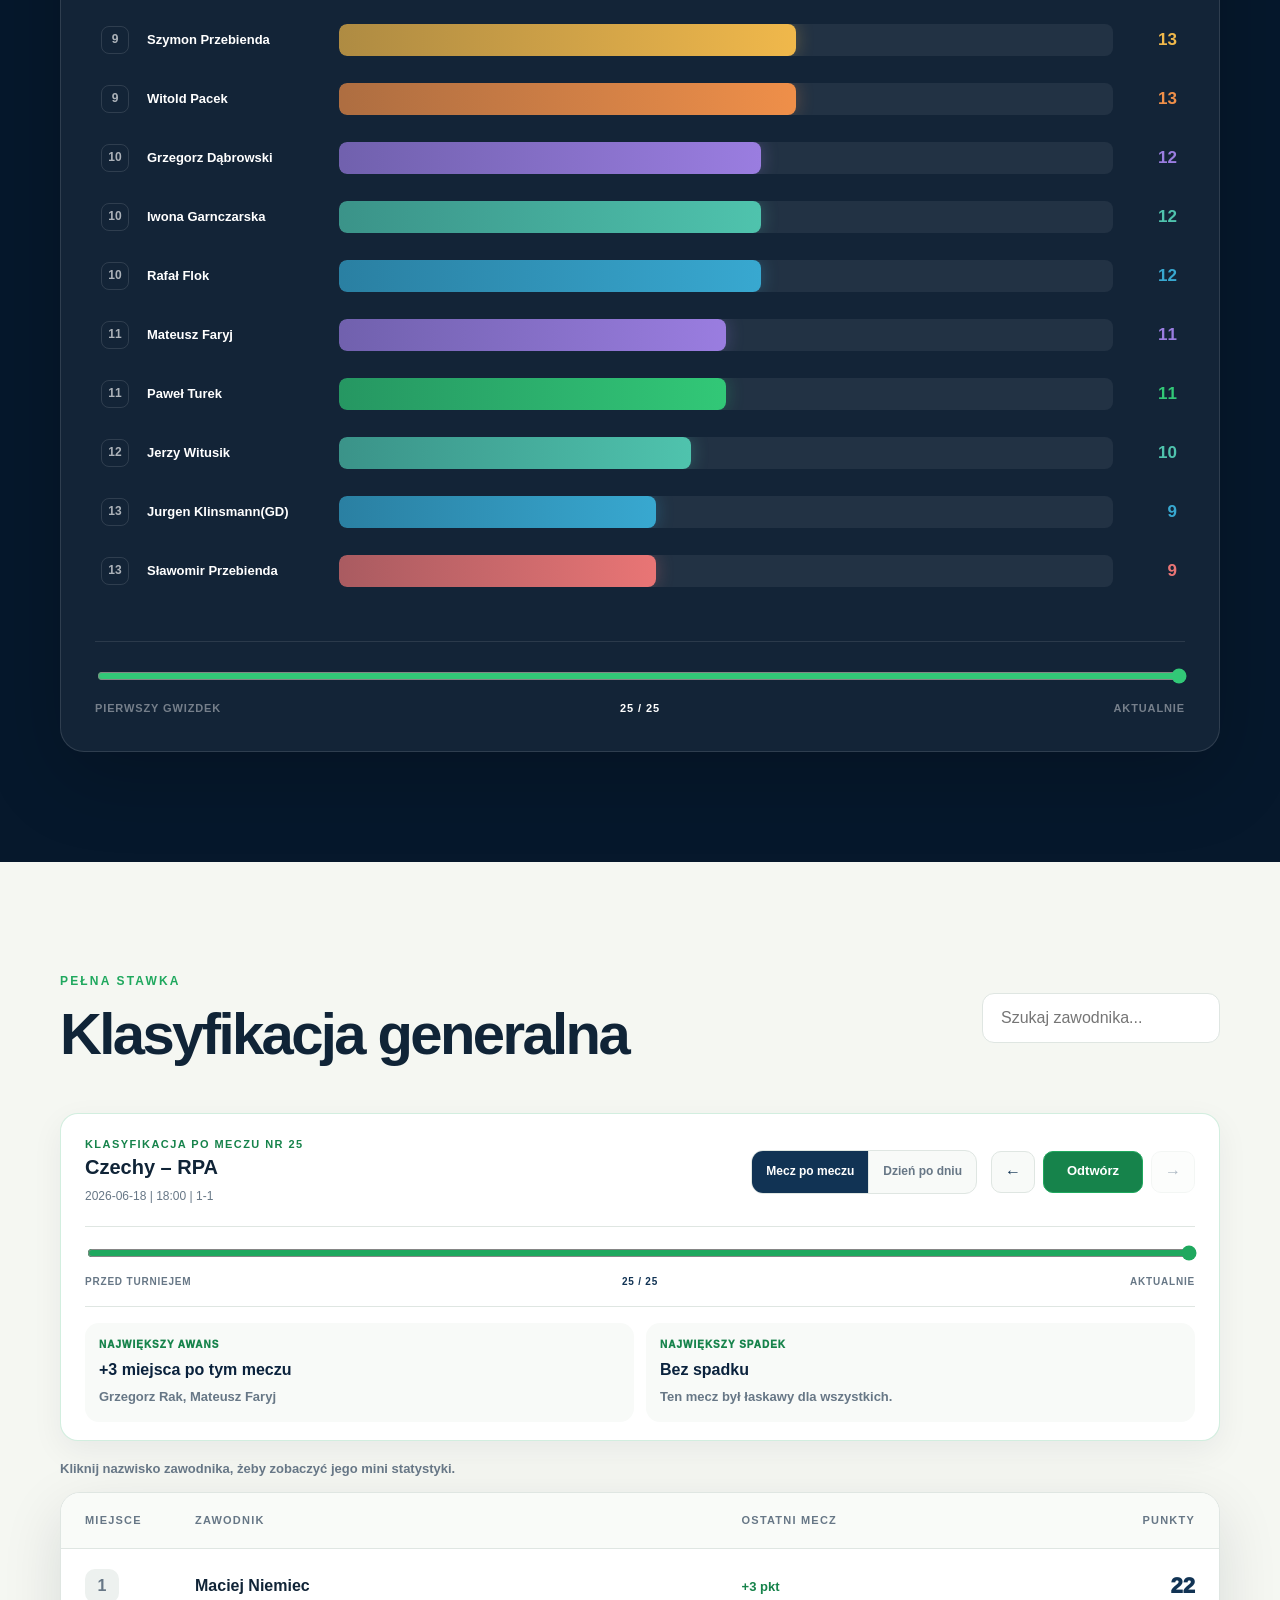
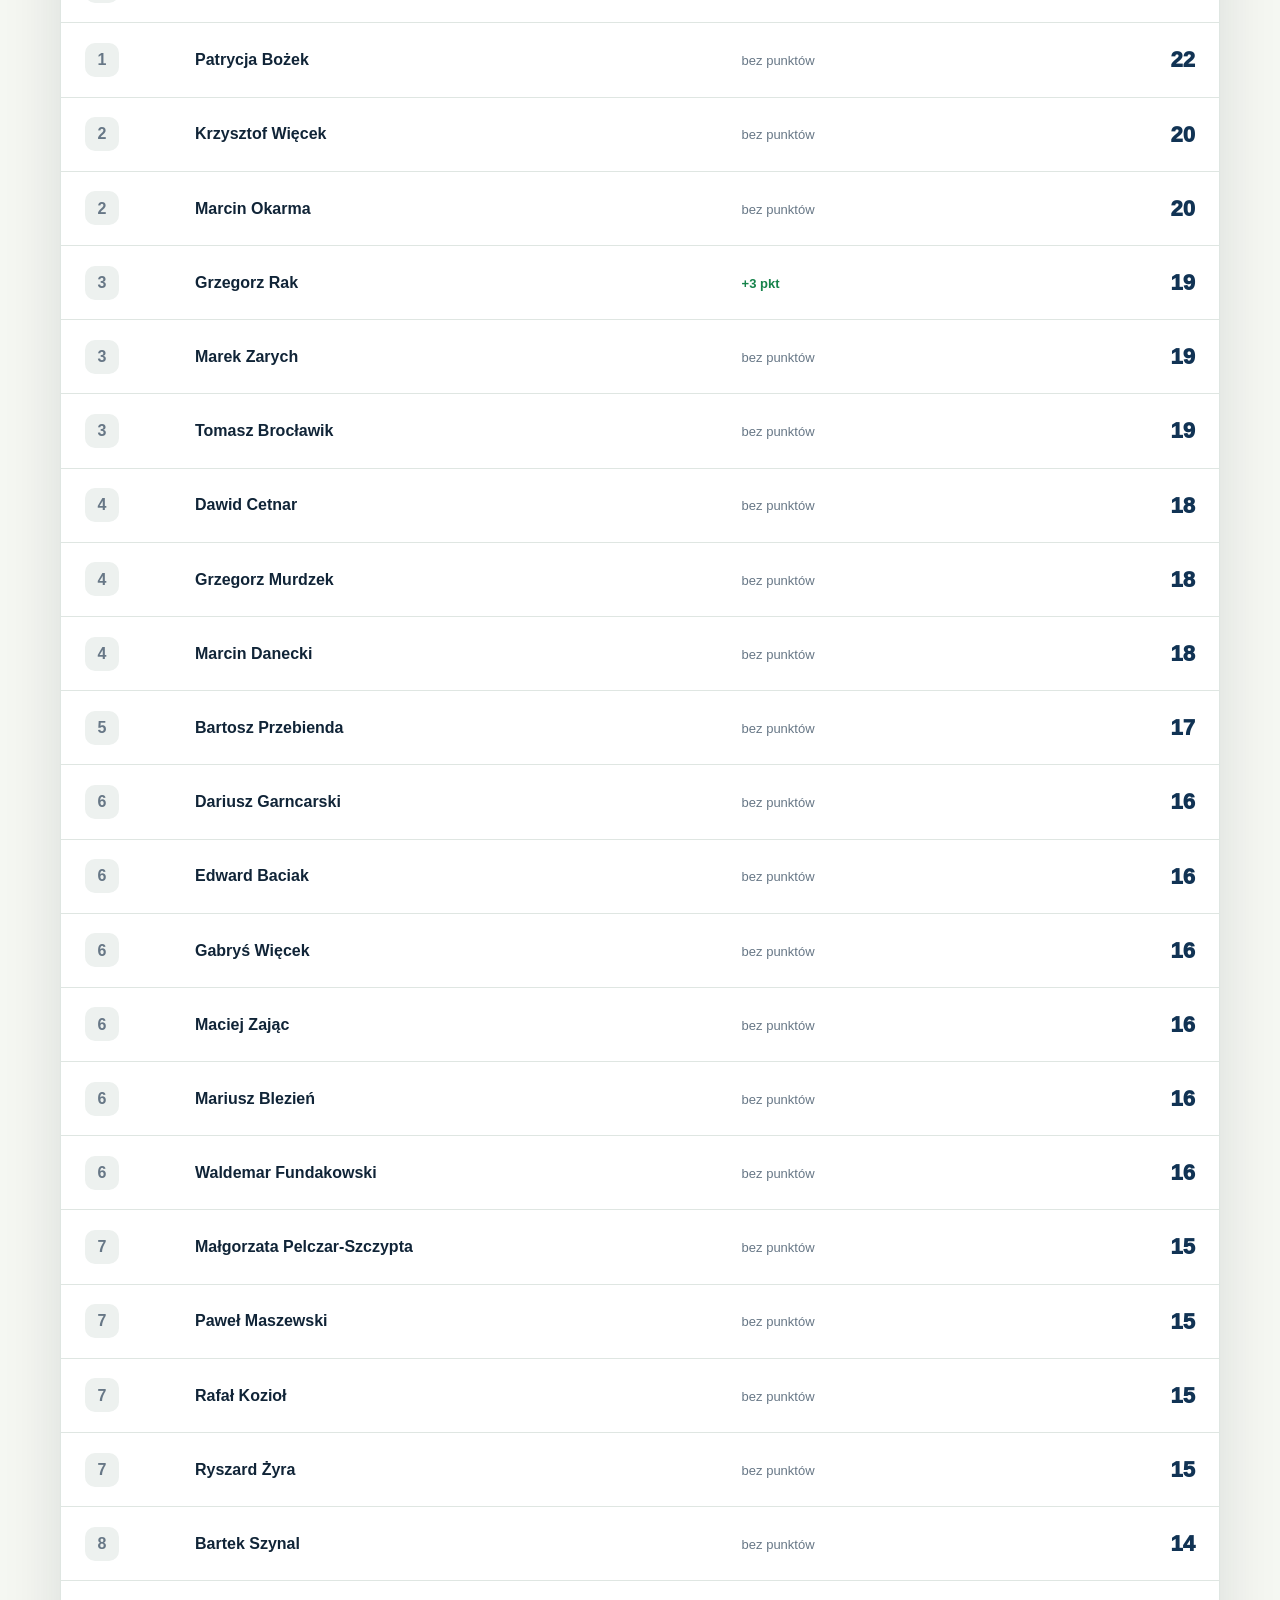
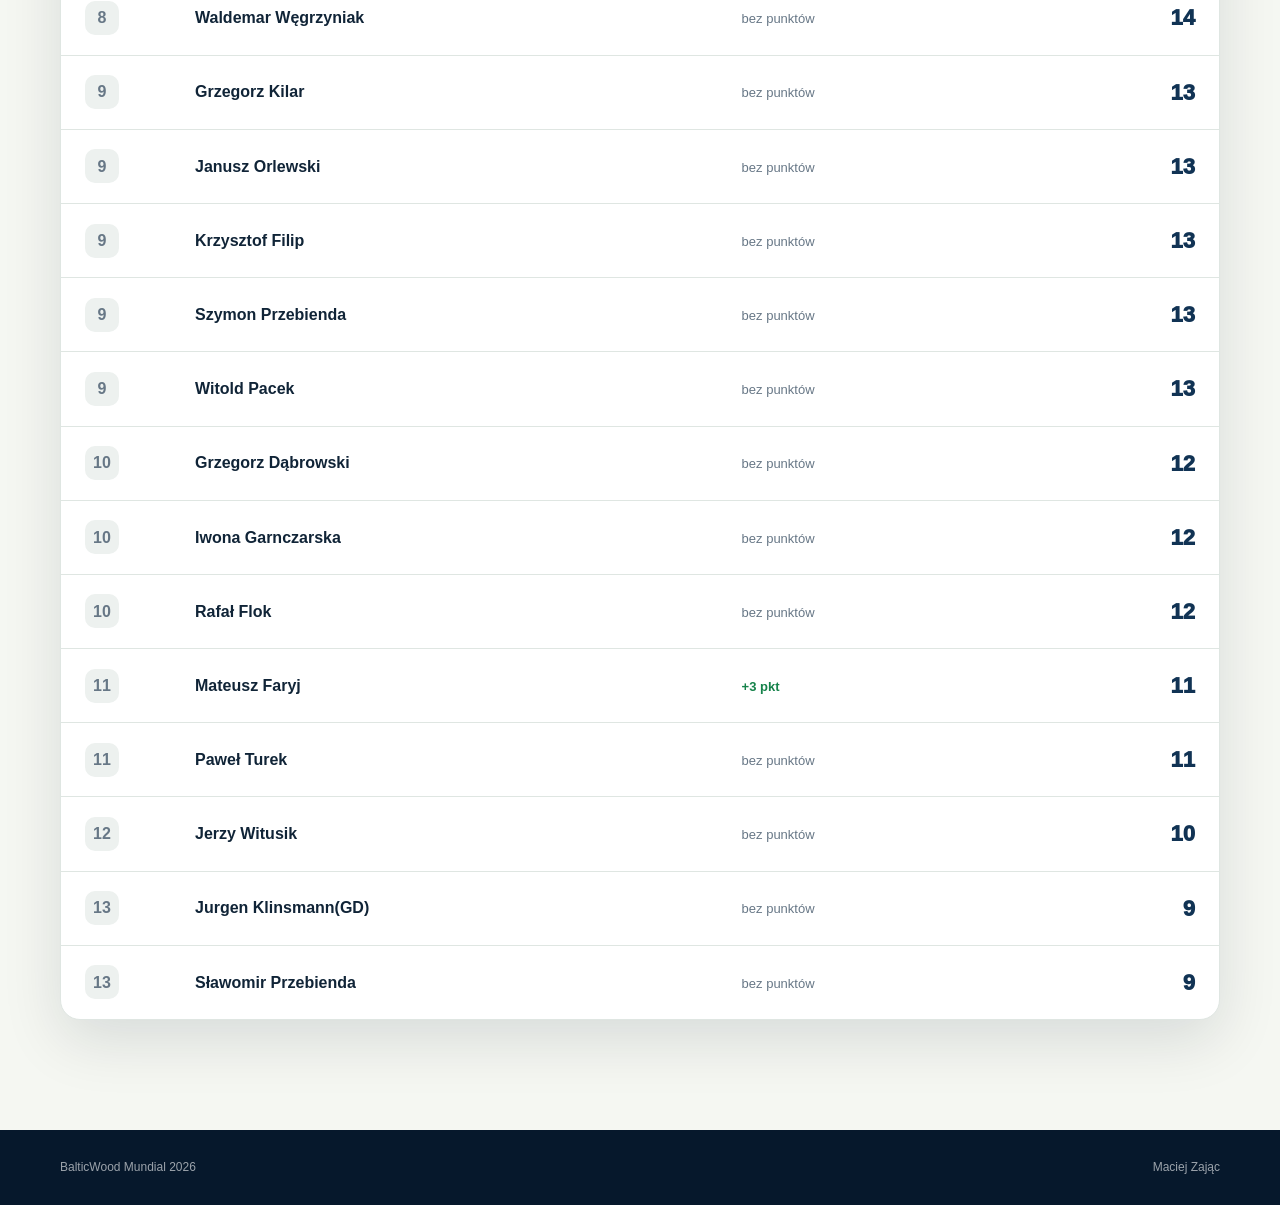
==== commit 84a30ee8: "Add files via upload" ====
--- a/index.html
+++ b/index.html
@@ -8,7 +8,7 @@
       content="BalticWood Mundial 2026 - aktualna klasyfikacja typujących, podium i wyścig punktowy po każdym meczu."
     />
     <title>BalticWood Mundial 2026</title>
-    <link rel="stylesheet" href="styles.css" />
+    <link rel="stylesheet" href="styles.css?v=20260618-9" />
   </head>
   <body>
     <header class="hero">
@@ -22,6 +22,14 @@
         </a>
         <div class="nav-links">
           <a class="nav-link nav-link-primary" href="typy.html">Typy</a>
+          <a
+            class="nav-link nav-link-secondary nav-link-lone"
+            href="samotni.html"
+            aria-label="Samotni strzelcy"
+          >
+            Samotni
+          </a>
+          <a class="nav-link nav-link-secondary" href="pomylki.html">Pomyłki</a>
           <a class="nav-link nav-link-secondary" href="#klasyfikacja">Klasyfikacja</a>
         </div>
       </nav>
@@ -78,6 +86,60 @@
           </p>
         </div>
         <div class="podium" id="podium-list" aria-live="polite"></div>
+      </section>
+
+      <section class="section shell" id="analizy">
+        <div class="section-heading">
+          <div>
+            <p class="eyebrow">Excel po godzinach</p>
+            <h2>Analizy i ciekawostki</h2>
+          </div>
+          <p class="section-note">
+            Tu widać, kto miał dzień, kto czuje wyniki nosem, a kto prowadzi
+            rozmowy motywacyjne z arkuszem kalkulacyjnym.
+          </p>
+        </div>
+
+        <div class="analytics-grid">
+          <article class="analytics-card daily-card">
+            <p class="analytics-kicker">Ranking dnia</p>
+            <h3 id="daily-ranking-title">Czekamy na dane dnia</h3>
+            <span id="daily-ranking-meta"></span>
+            <ol class="analytics-list" id="daily-ranking-list"></ol>
+          </article>
+
+          <article class="analytics-card trivia-card">
+            <div class="trivia-card-header">
+              <div>
+                <p class="analytics-kicker">Ciekawostki dnia</p>
+                <h3 id="trivia-title">Małe wielkie liczby</h3>
+                <span id="trivia-meta"></span>
+              </div>
+              <div class="table-controls trivia-controls" aria-label="Zmiana dnia ciekawostek">
+                <button id="trivia-prev" type="button" aria-label="Poprzedni dzień">
+                  <span aria-hidden="true">←</span>
+                </button>
+                <button id="trivia-next" type="button" aria-label="Następny dzień">
+                  <span aria-hidden="true">→</span>
+                </button>
+              </div>
+            </div>
+            <ul class="trivia-list" id="trivia-list"></ul>
+          </article>
+
+          <article class="analytics-card trivia-card">
+            <p class="analytics-kicker">Od początku turnieju</p>
+            <h3>Cały turniej</h3>
+            <span>Stałe podsumowanie wszystkich rozegranych meczów.</span>
+            <ul class="trivia-list" id="overall-trivia-list"></ul>
+            <a class="analytics-link" href="samotni.html">
+              Zobacz pełną listę samotnych strzelców
+            </a>
+            <a class="analytics-link" href="pomylki.html">
+              Sprawdź największe pomyłki
+            </a>
+          </article>
+        </div>
       </section>
 
       <section class="section section-dark" id="wyscig">
@@ -161,21 +223,42 @@
               <h3 id="table-match-title">Stan po ostatnim meczu</h3>
               <span id="table-match-meta"></span>
             </div>
-            <div class="table-controls" aria-label="Sterowanie historią klasyfikacji">
-              <button id="table-prev" type="button" aria-label="Poprzedni mecz">
-                <span aria-hidden="true">←</span>
-              </button>
-              <button
-                class="table-play-button"
-                id="table-play"
-                type="button"
-                aria-label="Odtwórz historię klasyfikacji"
-              >
-                Odtwórz
-              </button>
-              <button id="table-next" type="button" aria-label="Następny mecz">
-                <span aria-hidden="true">→</span>
-              </button>
+            <div class="table-actions">
+              <div class="table-mode" aria-label="Tryb historii klasyfikacji">
+                <button
+                  class="is-active"
+                  id="table-mode-match"
+                  type="button"
+                  data-table-mode="match"
+                  aria-pressed="true"
+                >
+                  Mecz po meczu
+                </button>
+                <button
+                  id="table-mode-day"
+                  type="button"
+                  data-table-mode="day"
+                  aria-pressed="false"
+                >
+                  Dzień po dniu
+                </button>
+              </div>
+              <div class="table-controls" aria-label="Sterowanie historią klasyfikacji">
+                <button id="table-prev" type="button" aria-label="Poprzedni krok">
+                  <span aria-hidden="true">←</span>
+                </button>
+                <button
+                  class="table-play-button"
+                  id="table-play"
+                  type="button"
+                  aria-label="Odtwórz historię klasyfikacji"
+                >
+                  Odtwórz
+                </button>
+                <button id="table-next" type="button" aria-label="Następny krok">
+                  <span aria-hidden="true">→</span>
+                </button>
+              </div>
             </div>
           </div>
           <div class="table-timeline">
@@ -188,12 +271,28 @@
               aria-label="Wybierz mecz w tabeli klasyfikacyjnej"
             />
             <div>
-              <span>Przed turniejem</span>
+              <span id="table-range-start">Przed turniejem</span>
               <strong id="table-progress">0 / 0</strong>
-              <span>Aktualnie</span>
-            </div>
-          </div>
-        </div>
+              <span id="table-range-end">Aktualnie</span>
+            </div>
+          </div>
+          <div class="movement-summary" aria-live="polite">
+            <article>
+              <span>Największy awans</span>
+              <strong id="movement-up-title">-</strong>
+              <p id="movement-up-list">Przesuń historię, aby zobaczyć zmiany.</p>
+            </article>
+            <article>
+              <span>Największy spadek</span>
+              <strong id="movement-down-title">-</strong>
+              <p id="movement-down-list">Przesuń historię, aby zobaczyć zmiany.</p>
+            </article>
+          </div>
+        </div>
+
+        <p class="table-hint">
+          Kliknij nazwisko zawodnika, żeby zobaczyć jego mini statystyki.
+        </p>
 
         <div class="table-card">
           <table>
@@ -201,7 +300,7 @@
               <tr>
                 <th scope="col">Miejsce</th>
                 <th scope="col">Zawodnik</th>
-                <th scope="col">Ostatni mecz</th>
+                <th scope="col" id="gain-column-label">Ostatni mecz</th>
                 <th scope="col" class="points-column">Punkty</th>
               </tr>
             </thead>
@@ -212,6 +311,27 @@
           </p>
         </div>
 
+        <aside
+          class="player-stats-panel"
+          id="player-stats-panel"
+          aria-live="polite"
+          hidden
+        >
+          <button
+            class="player-stats-close"
+            id="player-stats-close"
+            type="button"
+            aria-label="Zamknij statystyki zawodnika"
+          >
+            ×
+          </button>
+          <p class="analytics-kicker">Profil zawodnika</p>
+          <h3 id="player-stats-name">Wybierz zawodnika</h3>
+          <div class="player-stats-grid" id="player-stats-grid"></div>
+          <div class="player-form-chart" id="player-stats-form"></div>
+          <p id="player-stats-note"></p>
+        </aside>
+
       </section>
     </main>
 
@@ -228,10 +348,18 @@
     <script>
       const dataScript = document.createElement("script");
       dataScript.src = `data/tournament-data.js?v=${Date.now()}`;
+      const loadAppScript = () => {
+        const appScript = document.createElement("script");
+        appScript.src = `app.js?v=${Date.now()}`;
+        document.body.appendChild(appScript);
+      };
+
       dataScript.onload = () => {
-        const appScript = document.createElement("script");
-        appScript.src = "app.js";
-        document.body.appendChild(appScript);
+        const predictionsScript = document.createElement("script");
+        predictionsScript.src = `data/predictions-data.js?v=${Date.now()}`;
+        predictionsScript.onload = loadAppScript;
+        predictionsScript.onerror = loadAppScript;
+        document.body.appendChild(predictionsScript);
       };
       dataScript.onerror = () => {
         document.body.insertAdjacentHTML(
--- a/styles.css
+++ b/styles.css
@@ -31,6 +31,7 @@
   margin: 0;
   color: var(--ink);
   background: var(--cream);
+  overflow-x: hidden;
   font-family:
     Inter, "Segoe UI", Roboto, Helvetica, Arial, sans-serif;
   line-height: 1.6;
@@ -126,8 +127,16 @@
   gap: 24px;
 }
 
+.subpage-links {
+  gap: 12px;
+}
+
 .nav-link:hover {
   color: var(--green-500);
+}
+
+.back-label-short {
+  display: none;
 }
 
 .hero-content {
@@ -749,6 +758,42 @@
   font-size: 12px;
 }
 
+.table-actions {
+  display: flex;
+  align-items: center;
+  justify-content: flex-end;
+  gap: 14px;
+  flex-wrap: wrap;
+}
+
+.table-mode {
+  display: inline-flex;
+  overflow: hidden;
+  border: 1px solid var(--line);
+  border-radius: 12px;
+  background: #f8faf8;
+}
+
+.table-mode button {
+  min-height: 42px;
+  padding: 0 14px;
+  border: 0;
+  color: var(--muted);
+  background: transparent;
+  cursor: pointer;
+  font-size: 12px;
+  font-weight: 900;
+}
+
+.table-mode button + button {
+  border-left: 1px solid var(--line);
+}
+
+.table-mode button.is-active {
+  color: var(--white);
+  background: var(--navy-800);
+}
+
 .table-controls {
   display: flex;
   gap: 8px;
@@ -914,6 +959,142 @@
   font-weight: 850;
 }
 
+.analytics-grid {
+  display: grid;
+  grid-template-columns: repeat(3, minmax(0, 1fr));
+  gap: 22px;
+}
+
+.analytics-card,
+.player-stats-panel {
+  position: relative;
+  padding: 24px;
+  border: 1px solid rgba(31, 168, 94, 0.2);
+  border-radius: 20px;
+  background: var(--white);
+  box-shadow: 0 14px 42px rgba(6, 24, 44, 0.08);
+}
+
+.analytics-kicker {
+  margin-bottom: 6px;
+  color: var(--green-700);
+  font-size: 11px;
+  font-weight: 900;
+  letter-spacing: 0.13em;
+  text-transform: uppercase;
+}
+
+.analytics-card h3,
+.player-stats-panel h3 {
+  margin-bottom: 8px;
+  color: var(--navy-950);
+  font-size: 24px;
+  line-height: 1.2;
+}
+
+.analytics-card > span {
+  display: block;
+  margin-bottom: 18px;
+  color: var(--muted);
+  font-size: 13px;
+  font-weight: 750;
+}
+
+.analytics-link {
+  display: inline-flex;
+  align-items: center;
+  margin-top: 16px;
+  padding: 10px 12px;
+  border: 1px solid rgba(31, 168, 94, 0.22);
+  border-radius: 12px;
+  color: var(--green-700);
+  background: var(--green-100);
+  font-size: 13px;
+  font-weight: 900;
+}
+
+.analytics-link:hover {
+  border-color: var(--green-600);
+  color: var(--navy-900);
+}
+
+.trivia-card-header {
+  display: flex;
+  align-items: flex-start;
+  justify-content: space-between;
+  gap: 16px;
+  margin-bottom: 18px;
+}
+
+.trivia-card-header h3 {
+  margin-bottom: 2px;
+}
+
+.trivia-card-header > div > span {
+  color: var(--muted);
+  font-size: 13px;
+  font-weight: 750;
+}
+
+.trivia-controls {
+  flex: 0 0 auto;
+}
+
+.analytics-list,
+.trivia-list {
+  display: grid;
+  gap: 10px;
+  margin: 0;
+  padding: 0;
+  list-style: none;
+}
+
+.analytics-list li,
+.trivia-list li {
+  display: grid;
+  grid-template-columns: auto 1fr auto;
+  align-items: center;
+  gap: 12px;
+  padding: 12px 14px;
+  border-radius: 14px;
+  background: #f8faf8;
+}
+
+.trivia-list li {
+  grid-template-columns: 0.72fr 1.28fr;
+  align-items: start;
+}
+
+.analytics-rank {
+  display: inline-grid;
+  width: 30px;
+  height: 30px;
+  place-items: center;
+  border-radius: 9px;
+  color: var(--white);
+  background: var(--navy-800);
+  font-weight: 950;
+}
+
+.analytics-list strong,
+.trivia-list strong {
+  color: var(--navy-900);
+}
+
+.analytics-list em {
+  color: var(--green-700);
+  font-style: normal;
+  font-weight: 950;
+}
+
+.trivia-list span {
+  color: var(--muted);
+  font-size: 12px;
+  font-weight: 900;
+  letter-spacing: 0.08em;
+  text-transform: uppercase;
+}
+
 .points-column {
   text-align: right;
 }
@@ -929,6 +1110,174 @@
   padding: 36px;
   color: var(--muted);
   text-align: center;
+}
+
+.movement-summary {
+  display: grid;
+  grid-template-columns: repeat(2, minmax(0, 1fr));
+  gap: 12px;
+  margin-top: 16px;
+  padding-top: 16px;
+  border-top: 1px solid var(--line);
+}
+
+.movement-summary article {
+  padding: 14px;
+  border-radius: 14px;
+  background: #f8faf8;
+}
+
+.movement-summary span {
+  display: block;
+  margin-bottom: 4px;
+  color: var(--green-700);
+  font-size: 10px;
+  font-weight: 950;
+  letter-spacing: 0.1em;
+  text-transform: uppercase;
+}
+
+.movement-summary strong {
+  display: block;
+  margin-bottom: 4px;
+  color: var(--navy-900);
+}
+
+.movement-summary p {
+  margin: 0;
+  color: var(--muted);
+  font-size: 13px;
+  font-weight: 750;
+}
+
+.table-hint {
+  margin: -4px 0 12px;
+  color: var(--muted);
+  font-size: 13px;
+  font-weight: 750;
+}
+
+.player-stat-trigger {
+  padding: 0;
+  border: 0;
+  color: inherit;
+  background: transparent;
+  cursor: pointer;
+  font: inherit;
+  font-weight: 850;
+  text-align: left;
+}
+
+.player-stat-trigger:hover {
+  color: var(--green-700);
+  text-decoration: underline;
+  text-decoration-thickness: 2px;
+  text-underline-offset: 3px;
+}
+
+.player-stats-panel {
+  margin-top: 22px;
+}
+
+.player-stats-close {
+  position: absolute;
+  top: 16px;
+  right: 16px;
+  display: grid;
+  width: 34px;
+  height: 34px;
+  place-items: center;
+  border: 1px solid var(--line);
+  border-radius: 10px;
+  color: var(--navy-800);
+  background: #f8faf8;
+  cursor: pointer;
+  font-size: 20px;
+  line-height: 1;
+}
+
+.player-stats-grid {
+  display: grid;
+  grid-template-columns: repeat(3, minmax(0, 1fr));
+  gap: 10px;
+  margin-top: 18px;
+}
+
+.player-stats-grid div {
+  padding: 14px;
+  border-radius: 14px;
+  background: #f8faf8;
+}
+
+.player-stats-grid span {
+  display: block;
+  margin-bottom: 4px;
+  color: var(--muted);
+  font-size: 11px;
+  font-weight: 900;
+  letter-spacing: 0.08em;
+  text-transform: uppercase;
+}
+
+.player-stats-grid strong {
+  color: var(--navy-900);
+  font-size: 24px;
+  font-weight: 950;
+}
+
+#player-stats-note {
+  margin: 16px 0 0;
+  color: var(--muted);
+  font-size: 13px;
+}
+
+.player-form-chart {
+  margin-top: 16px;
+  padding: 16px;
+  border-radius: 16px;
+  background: #f8faf8;
+}
+
+.player-form-heading {
+  display: flex;
+  align-items: center;
+  justify-content: space-between;
+  gap: 12px;
+  margin-bottom: 8px;
+}
+
+.player-form-heading span {
+  color: var(--muted);
+  font-size: 11px;
+  font-weight: 900;
+  letter-spacing: 0.08em;
+  text-transform: uppercase;
+}
+
+.player-form-heading strong {
+  color: var(--green-700);
+  font-size: 14px;
+}
+
+.player-form-svg {
+  display: block;
+  width: 100%;
+  height: 92px;
+}
+
+.player-form-svg polyline {
+  fill: none;
+  stroke: var(--green-600);
+  stroke-linecap: round;
+  stroke-linejoin: round;
+  stroke-width: 5;
+}
+
+.player-form-chart p {
+  margin: 8px 0 0;
+  color: var(--muted);
+  font-size: 12px;
+  font-weight: 800;
 }
 
 footer {
@@ -950,6 +1299,8 @@
 }
 
 .subpage-header {
+  position: relative;
+  width: 100vw;
   color: var(--white);
   background:
     radial-gradient(circle at 85% 10%, rgba(50, 200, 119, 0.16), transparent 28%),
@@ -980,6 +1331,480 @@
   color: var(--muted);
   font-size: 14px;
   font-weight: 700;
+}
+
+.predictions-toolbar {
+  display: flex;
+  align-items: end;
+  justify-content: space-between;
+  gap: 14px;
+  margin: -8px 0 18px;
+  padding: 16px;
+  border: 1px solid rgba(31, 168, 94, 0.2);
+  border-radius: 16px;
+  background: var(--white);
+  box-shadow: 0 10px 32px rgba(6, 24, 44, 0.06);
+}
+
+.prediction-filter-group {
+  display: flex;
+  flex: 1 1 420px;
+  align-items: end;
+  gap: 14px;
+}
+
+.prediction-compare {
+  flex: 1.4 1 540px;
+  padding-left: 18px;
+  border-left: 1px solid var(--line);
+}
+
+.prediction-compare-heading {
+  display: flex;
+  align-items: baseline;
+  justify-content: space-between;
+  gap: 12px;
+  margin-bottom: 10px;
+}
+
+.prediction-search {
+  display: flex;
+  flex: 1 1 300px;
+  flex-direction: column;
+  gap: 6px;
+  max-width: 420px;
+}
+
+.prediction-compare-heading span,
+.prediction-search span {
+  color: var(--green-700);
+  font-size: 11px;
+  font-weight: 900;
+  letter-spacing: 0.12em;
+  text-transform: uppercase;
+}
+
+.prediction-compare-heading strong {
+  color: var(--muted);
+  font-size: 12px;
+}
+
+.prediction-compare-fields {
+  display: flex;
+  align-items: end;
+  gap: 10px;
+}
+
+.prediction-search-compact {
+  flex: 1 1 180px;
+  max-width: none;
+}
+
+.prediction-search input {
+  width: 100%;
+  height: 46px;
+  padding: 0 16px;
+  border: 1px solid var(--line);
+  border-radius: 12px;
+  outline: none;
+  color: var(--ink);
+  background: #fbfcfa;
+}
+
+.prediction-search input:disabled {
+  color: var(--muted);
+  background: #eef2f0;
+  cursor: not-allowed;
+}
+
+.prediction-search input:focus {
+  border-color: var(--green-600);
+  box-shadow: 0 0 0 4px rgba(31, 168, 94, 0.11);
+}
+
+.filter-clear {
+  min-height: 46px;
+  padding: 0 16px;
+  border: 1px solid var(--line);
+  border-radius: 12px;
+  color: var(--navy-800);
+  background: #f8faf8;
+  cursor: pointer;
+  font-size: 13px;
+  font-weight: 900;
+}
+
+.filter-clear:hover {
+  border-color: var(--green-600);
+  color: var(--green-700);
+}
+
+.predictions-toolbar p {
+  margin: 0 0 11px;
+  color: var(--muted);
+  font-size: 13px;
+  font-weight: 750;
+}
+
+.lone-hero {
+  display: grid;
+  grid-template-columns: minmax(0, 1fr) minmax(280px, 380px);
+  gap: 22px;
+  align-items: end;
+  margin-bottom: 22px;
+  padding: 24px;
+  border: 1px solid rgba(31, 168, 94, 0.2);
+  border-radius: 20px;
+  background:
+    radial-gradient(circle at 100% 0%, rgba(50, 200, 119, 0.12), transparent 34%),
+    var(--white);
+  box-shadow: 0 14px 42px rgba(6, 24, 44, 0.08);
+}
+
+.lone-hero h2 {
+  margin-bottom: 8px;
+  color: var(--navy-950);
+  font-size: clamp(26px, 3.2vw, 40px);
+  line-height: 1.05;
+}
+
+.lone-hero p:last-child {
+  max-width: 720px;
+  margin-bottom: 0;
+  color: var(--muted);
+  font-weight: 700;
+}
+
+.lone-search {
+  max-width: none;
+}
+
+.lone-list {
+  display: grid;
+  grid-template-columns: repeat(auto-fit, minmax(260px, 1fr));
+  gap: 16px;
+}
+
+.lone-card,
+.lone-empty {
+  padding: 20px;
+  border: 1px solid rgba(31, 168, 94, 0.2);
+  border-radius: 18px;
+  background: var(--white);
+  box-shadow: 0 14px 42px rgba(6, 24, 44, 0.08);
+}
+
+.lone-card {
+  position: relative;
+  overflow: hidden;
+}
+
+.lone-card::before {
+  content: "";
+  position: absolute;
+  inset: 0 0 auto;
+  height: 5px;
+  background: var(--green-600);
+}
+
+.lone-card-outcome::before {
+  background: var(--gold);
+}
+
+.lone-card header {
+  display: flex;
+  align-items: center;
+  justify-content: space-between;
+  gap: 10px;
+  margin-bottom: 14px;
+}
+
+.lone-card header strong {
+  color: var(--muted);
+  font-size: 12px;
+  font-weight: 900;
+}
+
+.lone-badge {
+  display: inline-flex;
+  align-items: center;
+  min-height: 28px;
+  padding: 0 10px;
+  border-radius: 999px;
+  color: var(--green-700);
+  background: var(--green-100);
+  font-size: 11px;
+  font-weight: 950;
+  letter-spacing: 0.08em;
+  text-transform: uppercase;
+}
+
+.lone-card-outcome .lone-badge {
+  color: #8a620b;
+  background: rgba(232, 184, 76, 0.16);
+}
+
+.lone-card h2 {
+  margin-bottom: 8px;
+  color: var(--navy-950);
+  font-size: 24px;
+  line-height: 1.1;
+}
+
+.lone-card p {
+  margin-bottom: 16px;
+  color: var(--muted);
+  font-size: 14px;
+  font-weight: 800;
+}
+
+.lone-card dl {
+  display: grid;
+  grid-template-columns: repeat(2, minmax(0, 1fr));
+  gap: 10px;
+  margin: 0;
+}
+
+.lone-card dl div {
+  padding: 12px;
+  border-radius: 14px;
+  background: #f8faf8;
+}
+
+.lone-card dt {
+  color: var(--muted);
+  font-size: 10px;
+  font-weight: 950;
+  letter-spacing: 0.1em;
+  text-transform: uppercase;
+}
+
+.lone-card dd {
+  margin: 0;
+  color: var(--navy-900);
+  font-size: 24px;
+  font-weight: 950;
+  line-height: 1.1;
+}
+
+.lone-empty {
+  grid-column: 1 / -1;
+  display: grid;
+  gap: 4px;
+  color: var(--muted);
+  text-align: center;
+}
+
+.lone-empty strong {
+  color: var(--navy-900);
+  font-size: 20px;
+}
+
+.mistakes-grid {
+  display: grid;
+  grid-template-columns: minmax(300px, 0.85fr) minmax(0, 1.15fr);
+  gap: 22px;
+  align-items: start;
+}
+
+.surprise-notes {
+  display: grid;
+  grid-template-columns: repeat(2, minmax(0, 1fr));
+  gap: 16px;
+  margin-bottom: 22px;
+}
+
+.surprise-notes article {
+  padding: 22px;
+  border: 1px solid rgba(232, 184, 76, 0.36);
+  border-radius: 20px;
+  background:
+    radial-gradient(circle at 100% 0%, rgba(232, 184, 76, 0.16), transparent 34%),
+    var(--white);
+  box-shadow: 0 14px 42px rgba(6, 24, 44, 0.08);
+}
+
+.surprise-notes h2 {
+  margin-bottom: 8px;
+  color: var(--navy-950);
+  font-size: clamp(22px, 2.6vw, 30px);
+  line-height: 1.12;
+}
+
+.surprise-notes p:last-child {
+  margin-bottom: 0;
+  color: var(--muted);
+  font-size: 14px;
+  font-weight: 750;
+}
+
+.mistakes-panel {
+  padding: 24px;
+  border: 1px solid rgba(31, 168, 94, 0.2);
+  border-radius: 20px;
+  background: var(--white);
+  box-shadow: 0 14px 42px rgba(6, 24, 44, 0.08);
+}
+
+.mistakes-panel h2 {
+  margin-bottom: 8px;
+  color: var(--navy-950);
+  font-size: clamp(24px, 3vw, 34px);
+  line-height: 1.08;
+}
+
+.mistakes-panel > p:not(.analytics-kicker) {
+  margin-bottom: 18px;
+  color: var(--muted);
+  font-size: 13px;
+  font-weight: 750;
+}
+
+.mistakes-ranking {
+  display: grid;
+  gap: 10px;
+}
+
+.mistake-row {
+  display: grid;
+  grid-template-columns: auto minmax(0, 1fr) auto;
+  gap: 8px 12px;
+  align-items: center;
+  padding: 12px 14px;
+  border-radius: 14px;
+  background: #f8faf8;
+}
+
+.mistake-row strong {
+  min-width: 0;
+  color: var(--navy-900);
+  line-height: 1.2;
+}
+
+.mistake-row b {
+  color: var(--bronze);
+  font-size: 14px;
+  font-weight: 950;
+  white-space: nowrap;
+}
+
+.mistake-row em {
+  grid-column: 2 / -1;
+  color: var(--muted);
+  font-size: 12px;
+  font-style: normal;
+  font-weight: 750;
+}
+
+.mistakes-list {
+  grid-template-columns: repeat(auto-fit, minmax(250px, 1fr));
+}
+
+.mistake-card::before {
+  background: linear-gradient(90deg, var(--gold), var(--bronze));
+}
+
+.mistake-badge {
+  color: #8a620b;
+  background: rgba(232, 184, 76, 0.16);
+}
+
+.mistake-card dl {
+  grid-template-columns: repeat(3, minmax(0, 1fr));
+}
+
+.mistake-card dd {
+  font-size: 22px;
+}
+
+.match-detail-card {
+  position: relative;
+  margin: 0 0 18px;
+  padding: 22px;
+  border: 1px solid rgba(31, 168, 94, 0.2);
+  border-radius: 18px;
+  background: var(--white);
+  box-shadow: 0 14px 42px rgba(6, 24, 44, 0.08);
+}
+
+.match-detail-card h2 {
+  margin-bottom: 10px;
+  color: var(--navy-950);
+  font-size: clamp(24px, 3.2vw, 36px);
+  line-height: 1.08;
+}
+
+.match-detail-close {
+  position: absolute;
+  top: 16px;
+  right: 16px;
+  display: grid;
+  width: 34px;
+  height: 34px;
+  place-items: center;
+  border: 1px solid var(--line);
+  border-radius: 10px;
+  color: var(--navy-800);
+  background: #f8faf8;
+  cursor: pointer;
+  font-size: 20px;
+  line-height: 1;
+}
+
+.match-detail-meta {
+  display: flex;
+  flex-wrap: wrap;
+  gap: 8px;
+  margin-bottom: 16px;
+}
+
+.match-detail-meta span {
+  padding: 7px 10px;
+  border-radius: 999px;
+  color: var(--muted);
+  background: #f8faf8;
+  font-size: 12px;
+  font-weight: 800;
+}
+
+.match-detail-meta strong {
+  color: var(--navy-900);
+}
+
+.match-detail-grid {
+  display: grid;
+  grid-template-columns: repeat(4, minmax(0, 1fr));
+  gap: 10px;
+}
+
+.match-detail-grid article {
+  padding: 14px;
+  border-radius: 14px;
+  background: #f8faf8;
+}
+
+.match-detail-grid span {
+  display: block;
+  margin-bottom: 4px;
+  color: var(--muted);
+  font-size: 10px;
+  font-weight: 950;
+  letter-spacing: 0.09em;
+  text-transform: uppercase;
+}
+
+.match-detail-grid strong {
+  display: block;
+  margin-bottom: 8px;
+  color: var(--navy-900);
+  font-size: 24px;
+}
+
+.match-detail-grid p {
+  margin: 0;
+  color: var(--muted);
+  font-size: 12px;
+  font-weight: 750;
 }
 
 .predictions-table-wrap {
@@ -1038,8 +1863,8 @@
   position: sticky;
   left: 280px;
   z-index: 2;
-  min-width: 84px;
-  max-width: 84px;
+  min-width: 124px;
+  max-width: 124px;
 }
 
 .predictions-table thead th:first-child,
@@ -1063,17 +1888,30 @@
   background: #f7faf7;
 }
 
-.match-number {
-  display: inline-grid;
-  width: 28px;
-  height: 28px;
-  place-items: center;
-  margin-right: 9px;
-  border-radius: 8px;
-  color: var(--navy-800);
-  background: #eaf0ed;
-  font-size: 11px;
-  font-weight: 900;
+.match-cell {
+  display: flex;
+  align-items: center;
+}
+
+.match-detail-trigger {
+  display: flex;
+  width: 100%;
+  padding: 0;
+  border: 0;
+  color: inherit;
+  background: transparent;
+  cursor: pointer;
+  font: inherit;
+  font-weight: inherit;
+  text-align: left;
+}
+
+.match-detail-trigger:hover {
+  color: var(--green-700);
+}
+
+.match-teams {
+  min-width: 0;
 }
 
 .result-badge {
@@ -1088,6 +1926,21 @@
   font-weight: 900;
 }
 
+.popular-prediction {
+  display: block;
+  margin-top: 6px;
+  color: var(--muted);
+  font-size: 10px;
+  font-weight: 850;
+  line-height: 1.18;
+  white-space: normal;
+}
+
+.popular-prediction strong {
+  display: block;
+  color: var(--green-700);
+}
+
 .match-upcoming .result-badge {
   color: var(--navy-800);
   background: var(--green-100);
@@ -1108,6 +1961,14 @@
 .predictions-table td.prediction-missing {
   color: #9aa6ad;
   background: #f3f5f4;
+}
+
+.predictions-table td.prediction-compare-same {
+  box-shadow: inset 0 -4px rgba(31, 168, 94, 0.28);
+}
+
+.predictions-table td.prediction-compare-different {
+  box-shadow: inset 0 -4px rgba(232, 184, 76, 0.7);
 }
 
 .sr-only {
@@ -1126,6 +1987,14 @@
     gap: 50px;
   }
 
+  .mistakes-grid {
+    grid-template-columns: 1fr;
+  }
+
+  .surprise-notes {
+    grid-template-columns: 1fr;
+  }
+
   .scoreboard {
     width: min(500px, 100%);
   }
@@ -1149,6 +2018,10 @@
     gap: 16px;
   }
 
+  .analytics-grid {
+    grid-template-columns: 1fr;
+  }
+
   .table-heading {
     align-items: stretch;
   }
@@ -1160,6 +2033,11 @@
   .table-history-header {
     align-items: flex-start;
     flex-direction: column;
+  }
+
+  .table-actions {
+    width: 100%;
+    justify-content: space-between;
   }
 
   .predictions-heading {
@@ -1167,11 +2045,40 @@
     flex-direction: column;
     gap: 10px;
   }
+
+  .predictions-toolbar {
+    align-items: stretch;
+    flex-direction: column;
+  }
+
+  .prediction-filter-group,
+  .prediction-compare-fields {
+    align-items: stretch;
+    flex-direction: column;
+  }
+
+  .prediction-compare {
+    padding-top: 16px;
+    padding-left: 0;
+    border-top: 1px solid var(--line);
+    border-left: 0;
+  }
+
+  .prediction-search,
+  .prediction-search-compact {
+    max-width: none;
+  }
+
+  .predictions-toolbar p {
+    margin: 0;
+  }
 }
 
 @media (max-width: 680px) {
   .shell {
-    width: min(100% - 28px, 1160px);
+    width: auto;
+    max-width: 1160px;
+    margin-inline: 14px;
   }
 
   .nav {
@@ -1199,27 +2106,201 @@
     font-weight: 900;
   }
 
+  .nav-link-lone {
+    display: inline-flex;
+    min-height: 40px;
+    align-items: center;
+    padding: 0 12px;
+    border: 1px solid rgba(255, 255, 255, 0.22);
+    border-radius: 10px;
+    color: rgba(255, 255, 255, 0.86);
+    background: rgba(255, 255, 255, 0.08);
+    font-size: 12px;
+    font-weight: 900;
+  }
+
   .predictions-page .nav-link {
     display: block;
     font-size: 12px;
   }
 
+  .predictions-page .nav {
+    gap: 12px;
+  }
+
+  .predictions-page .brand {
+    min-width: 0;
+  }
+
+  .predictions-page .back-link {
+    position: absolute;
+    top: 24px;
+    right: 14px;
+    z-index: 10;
+    padding: 4px 8px;
+    border-radius: 7px;
+    background: rgba(6, 24, 44, 0.82);
+    white-space: nowrap;
+  }
+
+  .back-label-full {
+    display: none;
+  }
+
+  .back-label-short {
+    display: inline;
+  }
+
   .predictions-main {
     padding-block: 42px 60px;
   }
 
+  .predictions-heading {
+    align-items: flex-start;
+    flex-direction: column;
+    gap: 10px;
+  }
+
+  .predictions-heading > div {
+    width: 100%;
+    min-width: 0;
+  }
+
+  .predictions-heading h1 {
+    width: 100%;
+    max-width: 100%;
+    font-size: clamp(38px, 12vw, 52px);
+    overflow-wrap: break-word;
+  }
+
+  .mistakes-page .predictions-heading h1 {
+    font-size: clamp(34px, 10.6vw, 44px);
+  }
+
+  .lone-hero > div {
+    min-width: 0;
+  }
+
+  .lone-hero h2 {
+    overflow-wrap: break-word;
+  }
+
+  .predictions-page .subpage-links .nav-link-secondary {
+    display: none;
+  }
+
+  .predictions-page .subpage-links .back-link {
+    display: block;
+  }
+
+  .lone-hero {
+    grid-template-columns: 1fr;
+    padding: 20px 16px;
+  }
+
+  .lone-list {
+    grid-template-columns: 1fr;
+  }
+
+  .lone-card,
+  .lone-empty {
+    padding: 18px 16px;
+  }
+
+  .mistakes-panel {
+    padding: 20px 16px;
+  }
+
+  .surprise-notes article {
+    padding: 20px 16px;
+  }
+
+  .mistakes-page .lone-hero p:last-child,
+  .mistakes-page .mistakes-panel > p:not(.analytics-kicker),
+  .surprise-notes p:last-child {
+    max-width: 32ch;
+  }
+
+  .mistake-row {
+    grid-template-columns: auto 1fr;
+  }
+
+  .mistake-row b,
+  .mistake-row em {
+    grid-column: 2;
+  }
+
+  .lone-card header {
+    align-items: flex-start;
+    flex-direction: column;
+    gap: 6px;
+  }
+
+  .prediction-compare-heading {
+    align-items: flex-start;
+    flex-direction: column;
+    gap: 2px;
+  }
+
+  .prediction-filter-group,
+  .prediction-compare-fields {
+    gap: 10px;
+  }
+
+  .filter-clear {
+    width: 100%;
+  }
+
   .predictions-table-wrap {
-    max-height: calc(100vh - 210px);
+    max-height: none;
+    overflow-x: auto;
+    overflow-y: visible;
+    -webkit-overflow-scrolling: touch;
+  }
+
+  .predictions-table th,
+  .predictions-table td {
+    min-width: 92px;
+    padding: 12px 10px;
   }
 
   .predictions-table th:first-child {
-    min-width: 220px;
-    max-width: 220px;
+    min-width: 136px;
+    max-width: 136px;
+    padding: 10px 8px;
+    white-space: normal;
   }
 
   .predictions-table th:nth-child(2),
   .predictions-table td:nth-child(2) {
-    left: 220px;
+    left: 136px;
+    min-width: 86px;
+    max-width: 86px;
+    padding-inline: 6px;
+  }
+
+  .match-cell,
+  .match-detail-trigger {
+    align-items: flex-start;
+    flex-direction: column;
+  }
+
+  .match-teams {
+    display: flex;
+    flex-direction: column;
+    gap: 3px;
+    width: 100%;
+    color: var(--navy-900);
+    font-size: 11px;
+    line-height: 1.18;
+  }
+
+  .match-team-divider {
+    display: none;
+  }
+
+  .result-badge {
+    min-width: 44px;
   }
 
   .hero-content {
@@ -1284,8 +2365,51 @@
     padding: 18px 16px 14px;
   }
 
+  .movement-summary,
+  .player-stats-grid,
+  .match-detail-grid,
+  .trivia-list li {
+    grid-template-columns: 1fr;
+  }
+
+  .trivia-card-header {
+    flex-direction: column;
+  }
+
+  .trivia-controls {
+    width: 100%;
+  }
+
+  .analytics-card,
+  .player-stats-panel,
+  .match-detail-card {
+    padding: 20px 16px;
+  }
+
+  .analytics-list li {
+    grid-template-columns: auto 1fr;
+  }
+
+  .analytics-list em {
+    grid-column: 2;
+  }
+
   .table-controls {
     width: 100%;
+  }
+
+  .table-actions {
+    align-items: stretch;
+    flex-direction: column;
+  }
+
+  .table-mode {
+    width: 100%;
+  }
+
+  .table-mode button {
+    flex: 1;
+    padding-inline: 8px;
   }
 
   .table-controls button {
@@ -1313,6 +2437,193 @@
   .footer-content {
     flex-direction: column;
     gap: 4px;
+  }
+}
+
+@media (orientation: landscape) and (max-height: 600px) {
+  .predictions-page .nav {
+    min-height: 58px;
+  }
+
+  .predictions-page .brand-mark {
+    width: 36px;
+    height: 36px;
+    border-radius: 9px;
+    font-size: 12px;
+  }
+
+  .predictions-page .brand strong {
+    font-size: 15px;
+  }
+
+  .predictions-page .brand small {
+    font-size: 9px;
+  }
+
+  .predictions-main {
+    padding-block: 18px 32px;
+  }
+
+  .predictions-heading {
+    gap: 6px;
+    margin-bottom: 14px;
+  }
+
+  .predictions-heading .eyebrow {
+    margin-bottom: 4px;
+    font-size: 10px;
+  }
+
+  .predictions-heading h1 {
+    font-size: 34px;
+  }
+
+  .predictions-heading > p {
+    margin-bottom: 0;
+    font-size: 12px;
+  }
+
+  .predictions-toolbar {
+    align-items: center;
+    flex-direction: row;
+    margin: -4px 0 12px;
+    padding: 10px;
+  }
+
+  .lone-hero {
+    grid-template-columns: minmax(0, 1fr) minmax(220px, 320px);
+    gap: 12px;
+    margin-bottom: 14px;
+    padding: 14px;
+  }
+
+  .lone-hero h2 {
+    font-size: 24px;
+  }
+
+  .lone-hero p:last-child {
+    font-size: 12px;
+  }
+
+  .lone-list {
+    grid-template-columns: repeat(auto-fit, minmax(240px, 1fr));
+    gap: 10px;
+  }
+
+  .lone-card,
+  .lone-empty {
+    padding: 14px;
+  }
+
+  .mistakes-grid {
+    gap: 12px;
+  }
+
+  .mistakes-panel {
+    padding: 14px;
+  }
+
+  .surprise-notes {
+    gap: 12px;
+    margin-bottom: 12px;
+  }
+
+  .surprise-notes article {
+    padding: 14px;
+  }
+
+  .mistake-row {
+    padding: 10px;
+  }
+
+  .lone-card h2 {
+    font-size: 20px;
+  }
+
+  .prediction-compare {
+    padding-top: 0;
+    padding-left: 10px;
+    border-top: 0;
+    border-left: 1px solid var(--line);
+  }
+
+  .prediction-filter-group,
+  .prediction-compare-fields {
+    align-items: end;
+    flex-direction: row;
+  }
+
+  .prediction-compare-heading strong {
+    display: none;
+  }
+
+  .filter-clear {
+    width: auto;
+  }
+
+  .prediction-search input {
+    height: 38px;
+  }
+
+  .filter-clear {
+    min-height: 38px;
+  }
+
+  .predictions-toolbar p {
+    margin: 0;
+    font-size: 11px;
+  }
+
+  .predictions-table-wrap {
+    max-height: none;
+    overflow-x: auto;
+    overflow-y: visible;
+  }
+
+  .predictions-table th,
+  .predictions-table td {
+    min-width: 92px;
+    padding: 10px 8px;
+  }
+
+  .predictions-table th:first-child {
+    min-width: 136px;
+    max-width: 136px;
+    padding: 9px 8px;
+    white-space: normal;
+  }
+
+  .predictions-table th:nth-child(2),
+  .predictions-table td:nth-child(2) {
+    left: 136px;
+    min-width: 86px;
+    max-width: 86px;
+    padding-inline: 6px;
+  }
+
+  .match-cell,
+  .match-detail-trigger,
+  .match-teams {
+    align-items: flex-start;
+    flex-direction: column;
+  }
+
+  .match-teams {
+    display: flex;
+    gap: 2px;
+    width: 100%;
+    color: var(--navy-900);
+    font-size: 11px;
+    line-height: 1.18;
+  }
+
+  .match-team-divider {
+    display: none;
+  }
+
+  .result-badge {
+    min-width: 44px;
+    min-height: 28px;
   }
 }
 
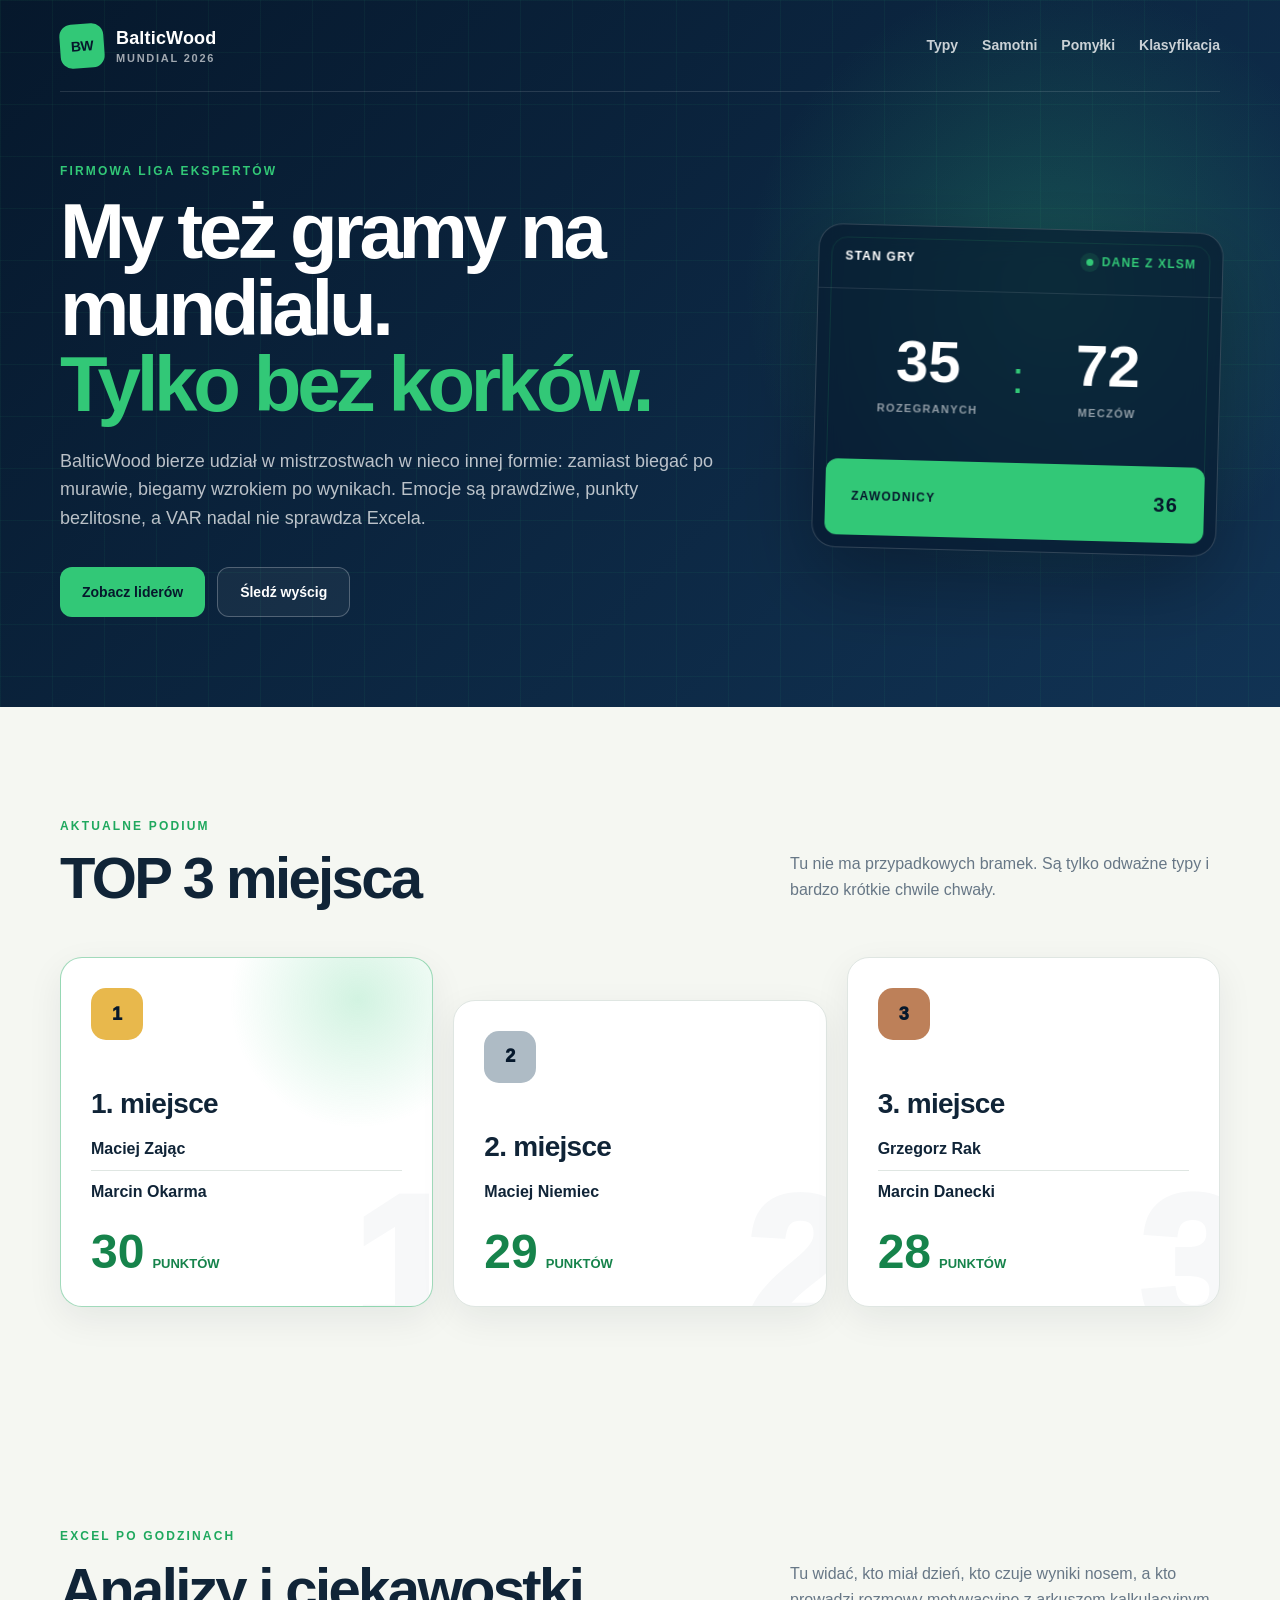
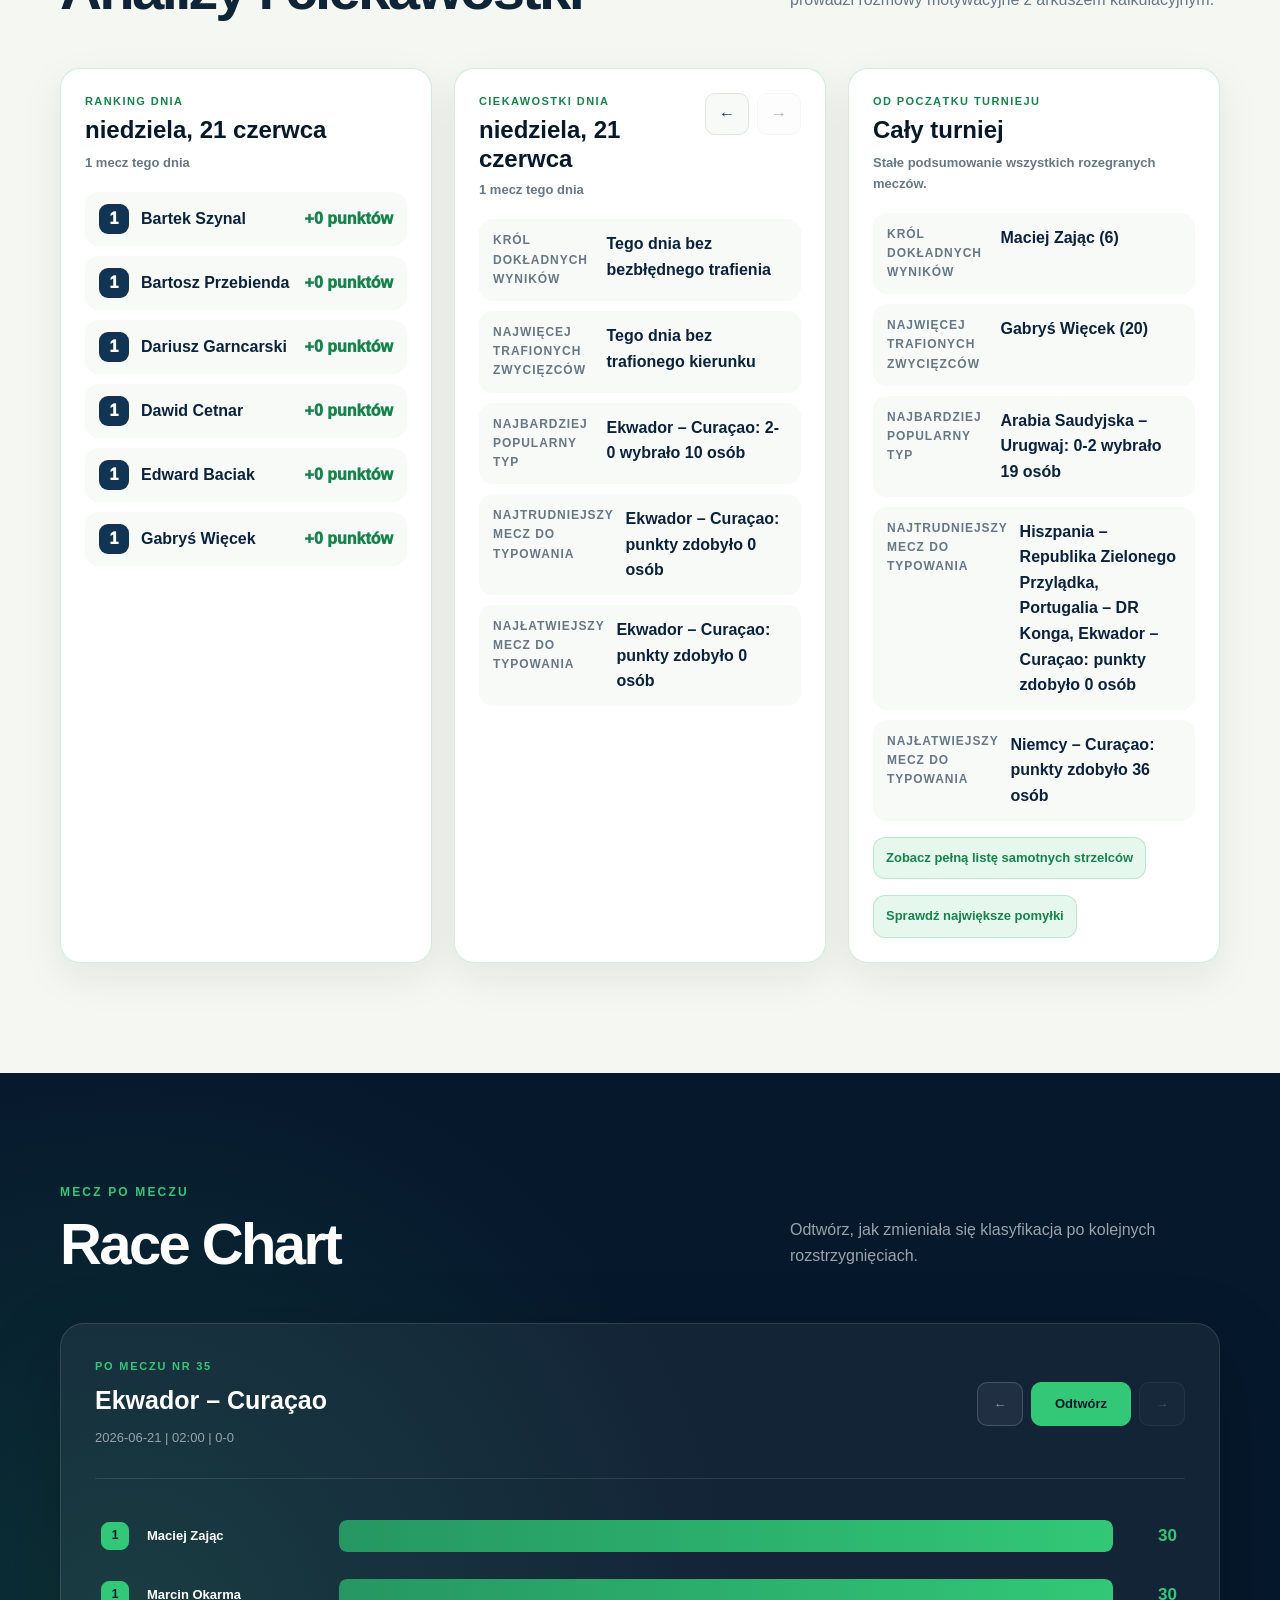
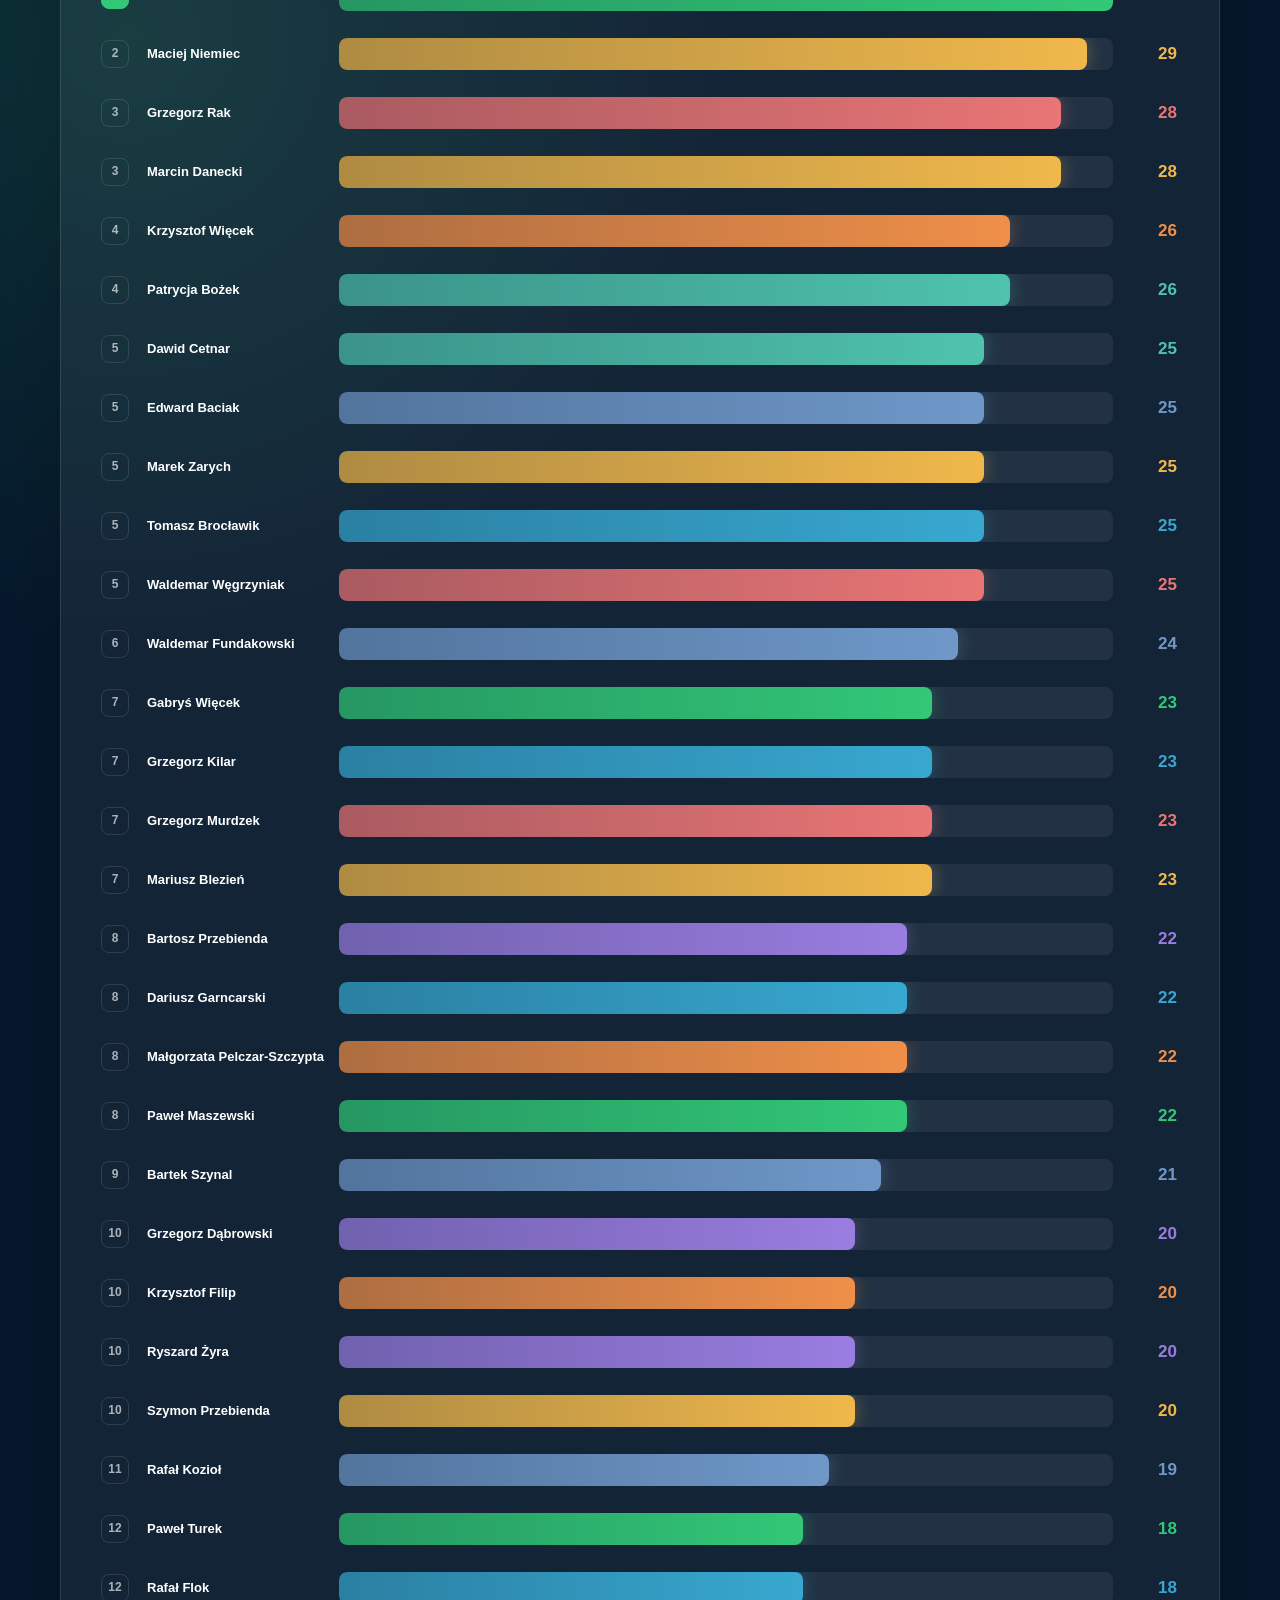
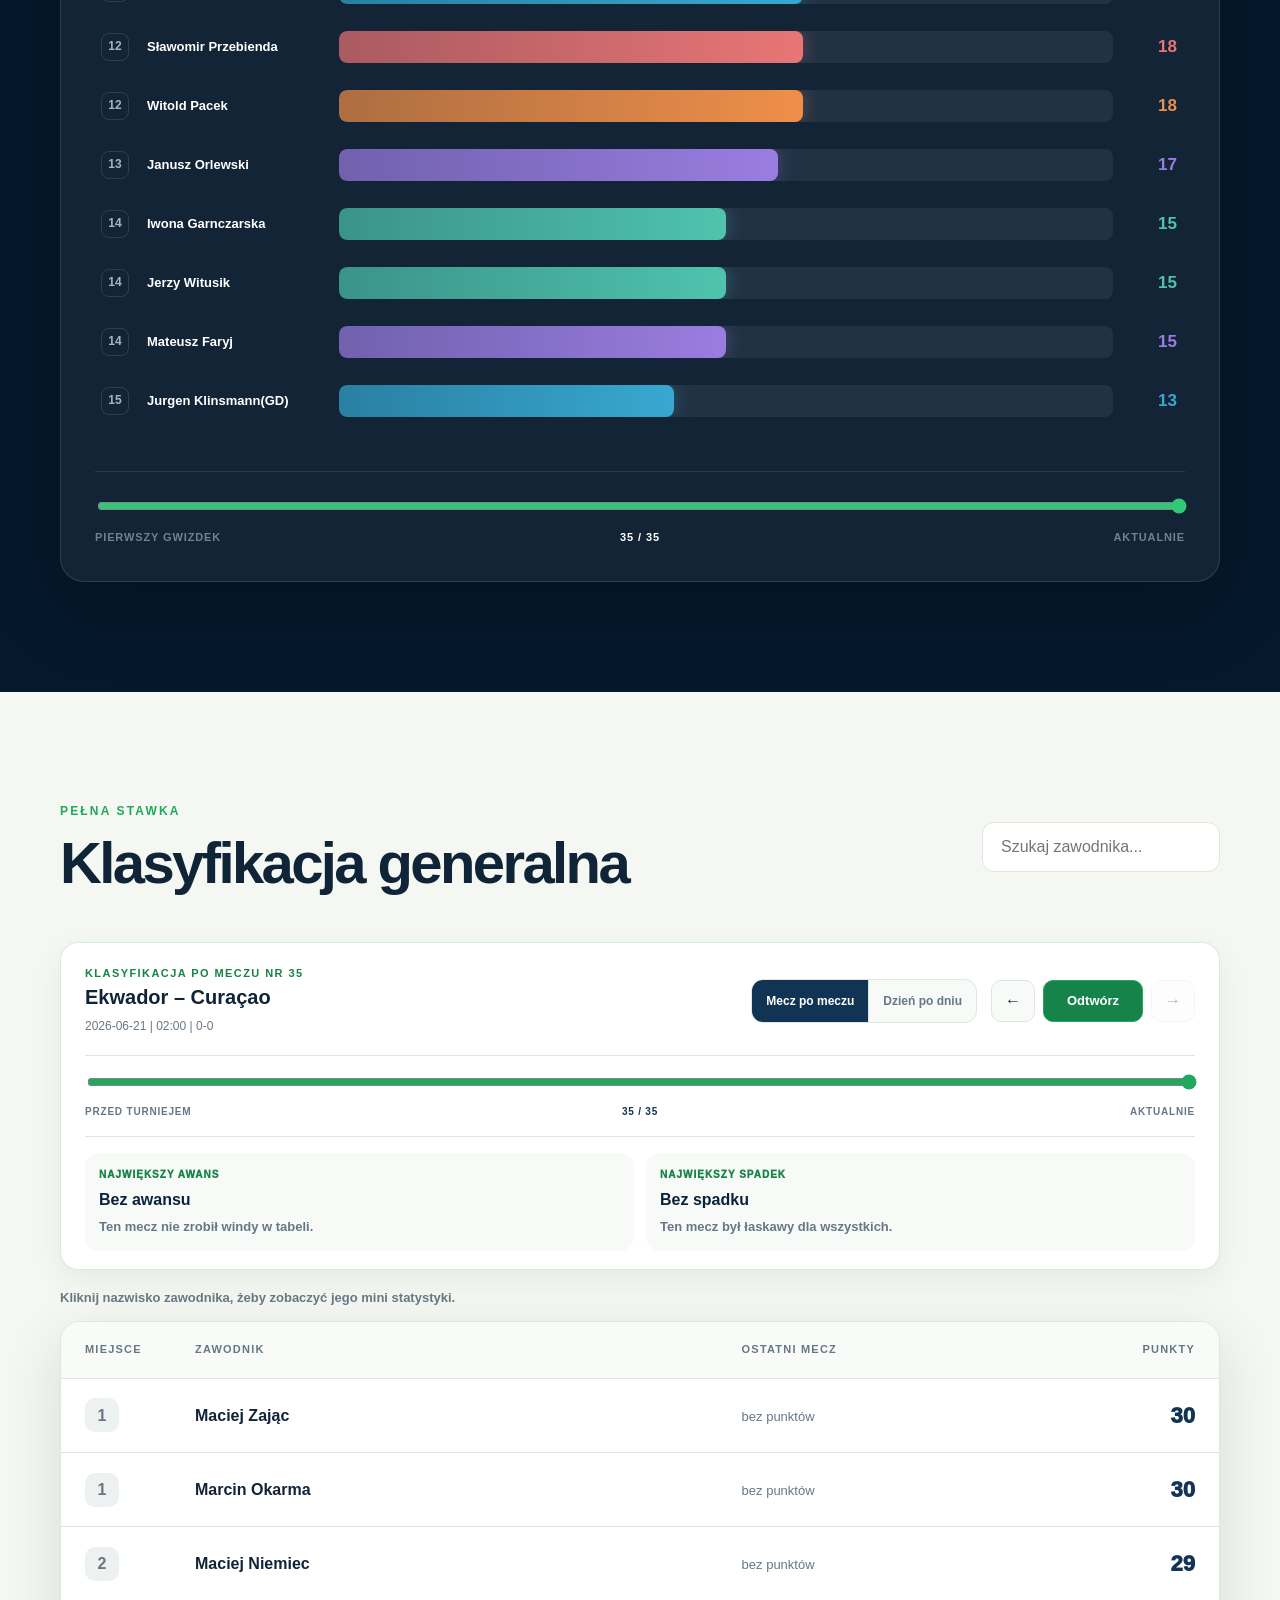
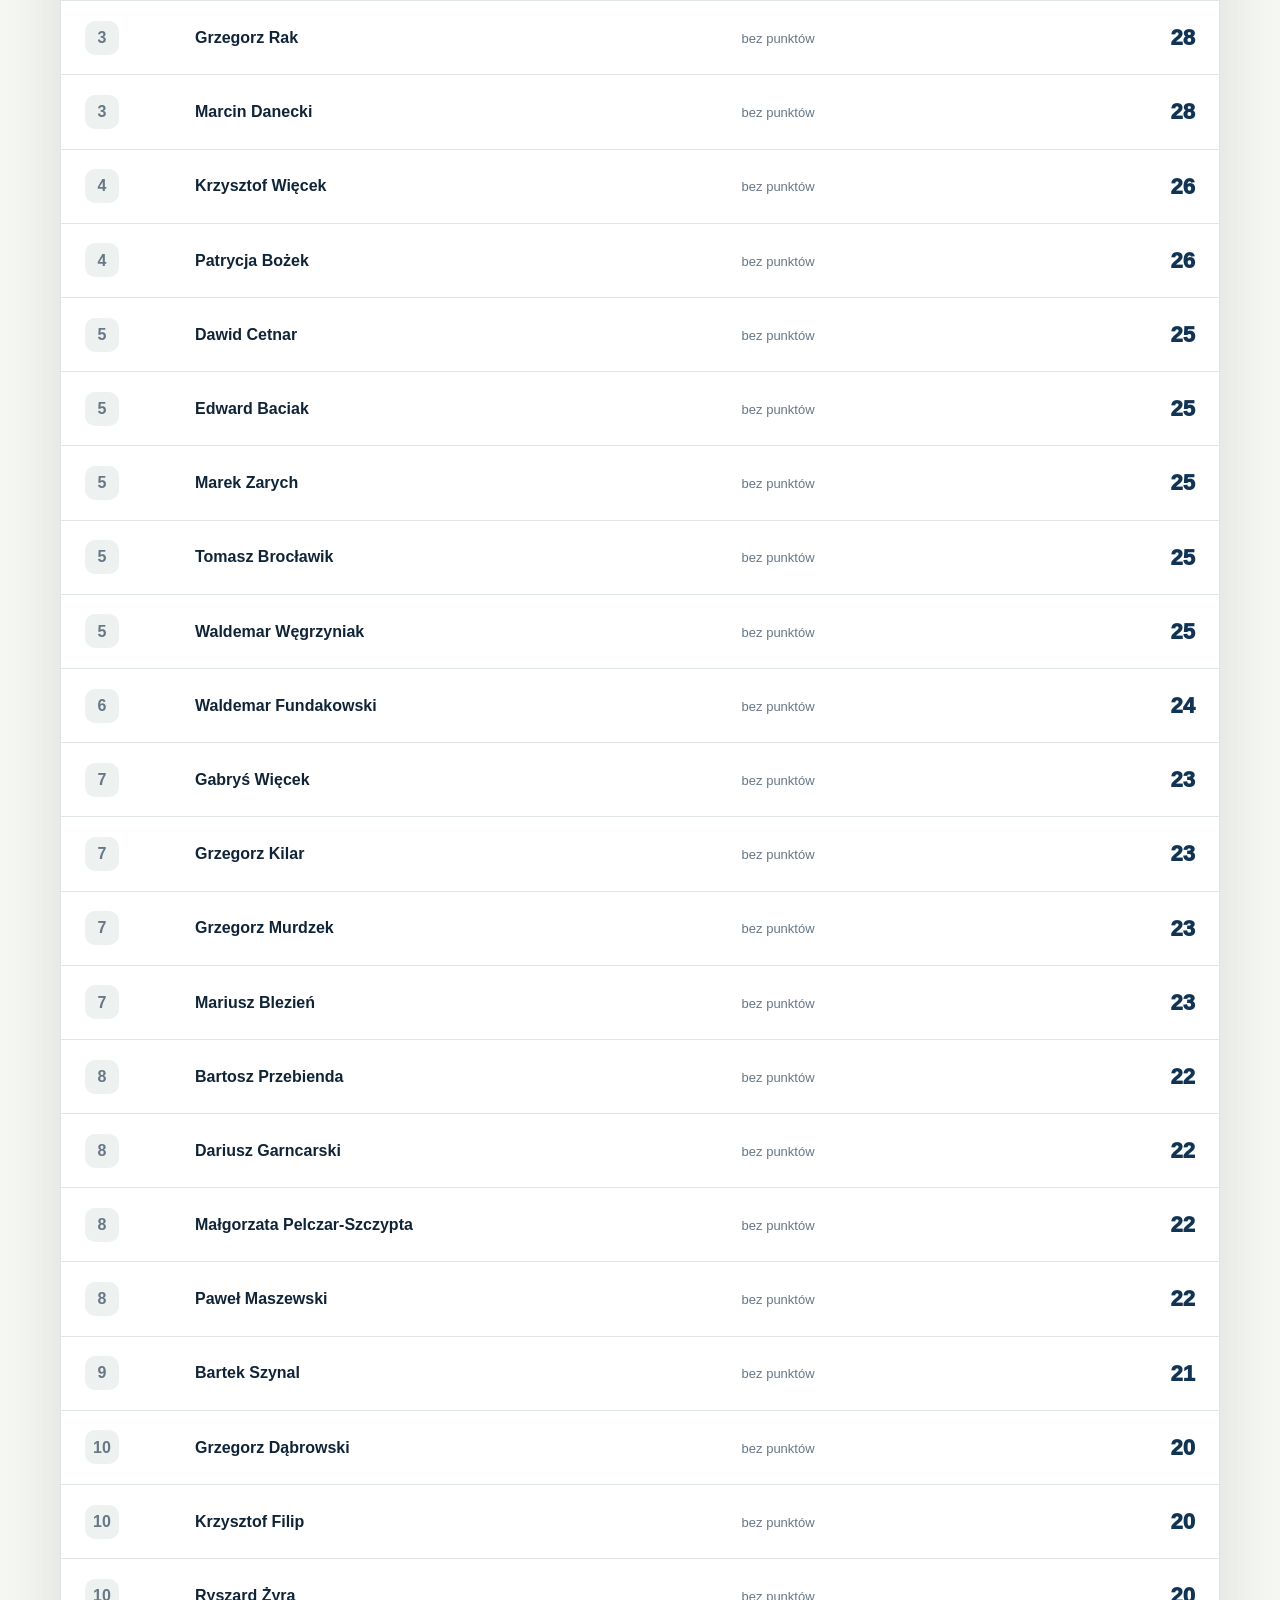
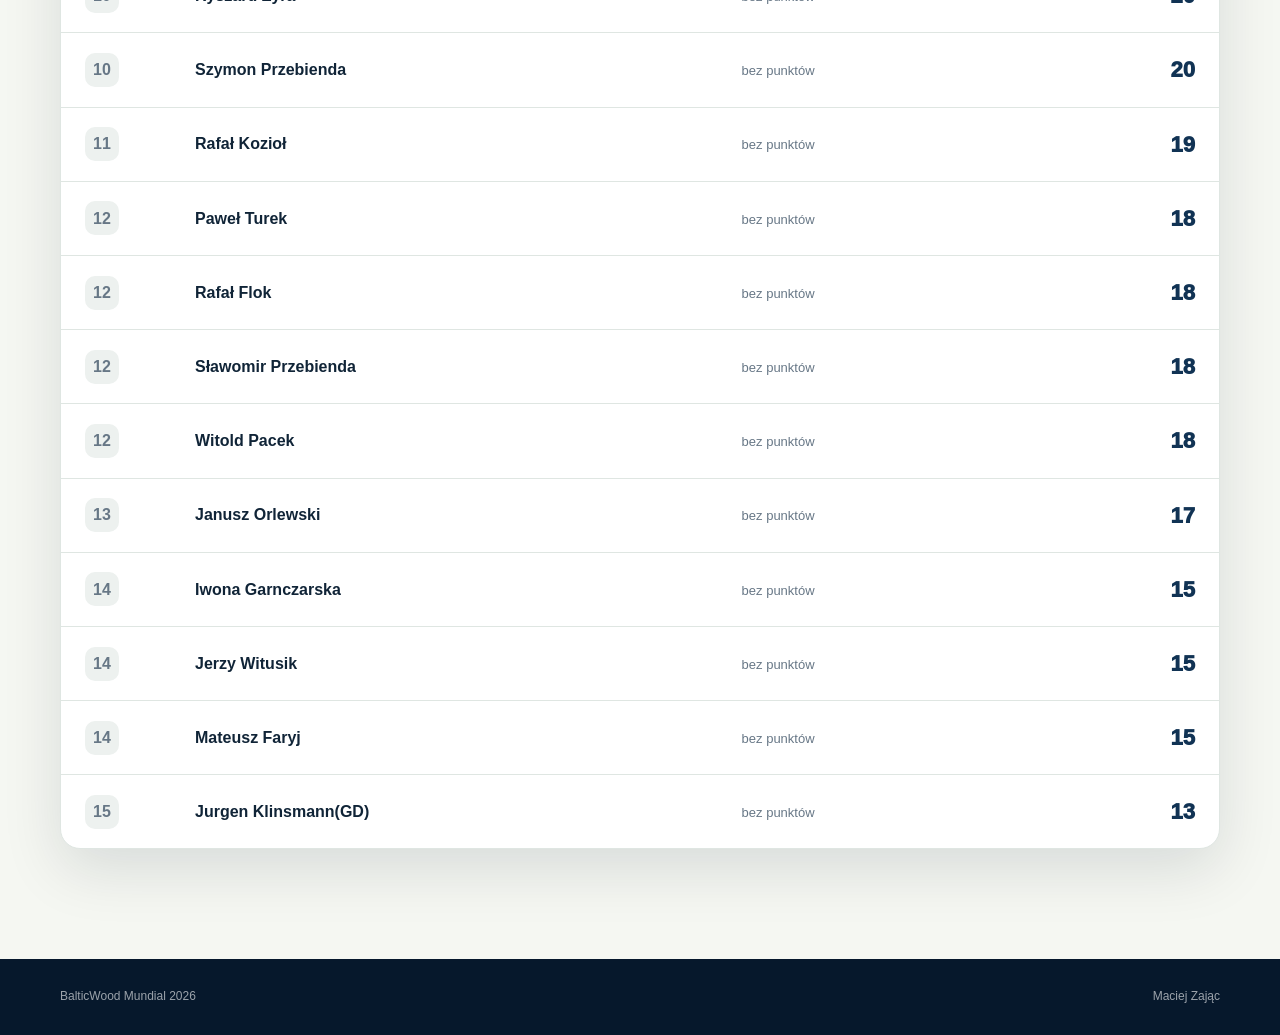
==== commit 2a17983f: "Add files via upload" ====
--- a/index.html
+++ b/index.html
@@ -8,7 +8,7 @@
       content="BalticWood Mundial 2026 - aktualna klasyfikacja typujących, podium i wyścig punktowy po każdym meczu."
     />
     <title>BalticWood Mundial 2026</title>
-    <link rel="stylesheet" href="styles.css?v=20260618-9" />
+    <link rel="stylesheet" href="styles.css?v=20260621-1" />
   </head>
   <body>
     <header class="hero">
--- a/styles.css
+++ b/styles.css
@@ -1609,7 +1609,7 @@
 
 .surprise-notes {
   display: grid;
-  grid-template-columns: repeat(2, minmax(0, 1fr));
+  grid-template-columns: repeat(auto-fit, minmax(280px, 1fr));
   gap: 16px;
   margin-bottom: 22px;
 }
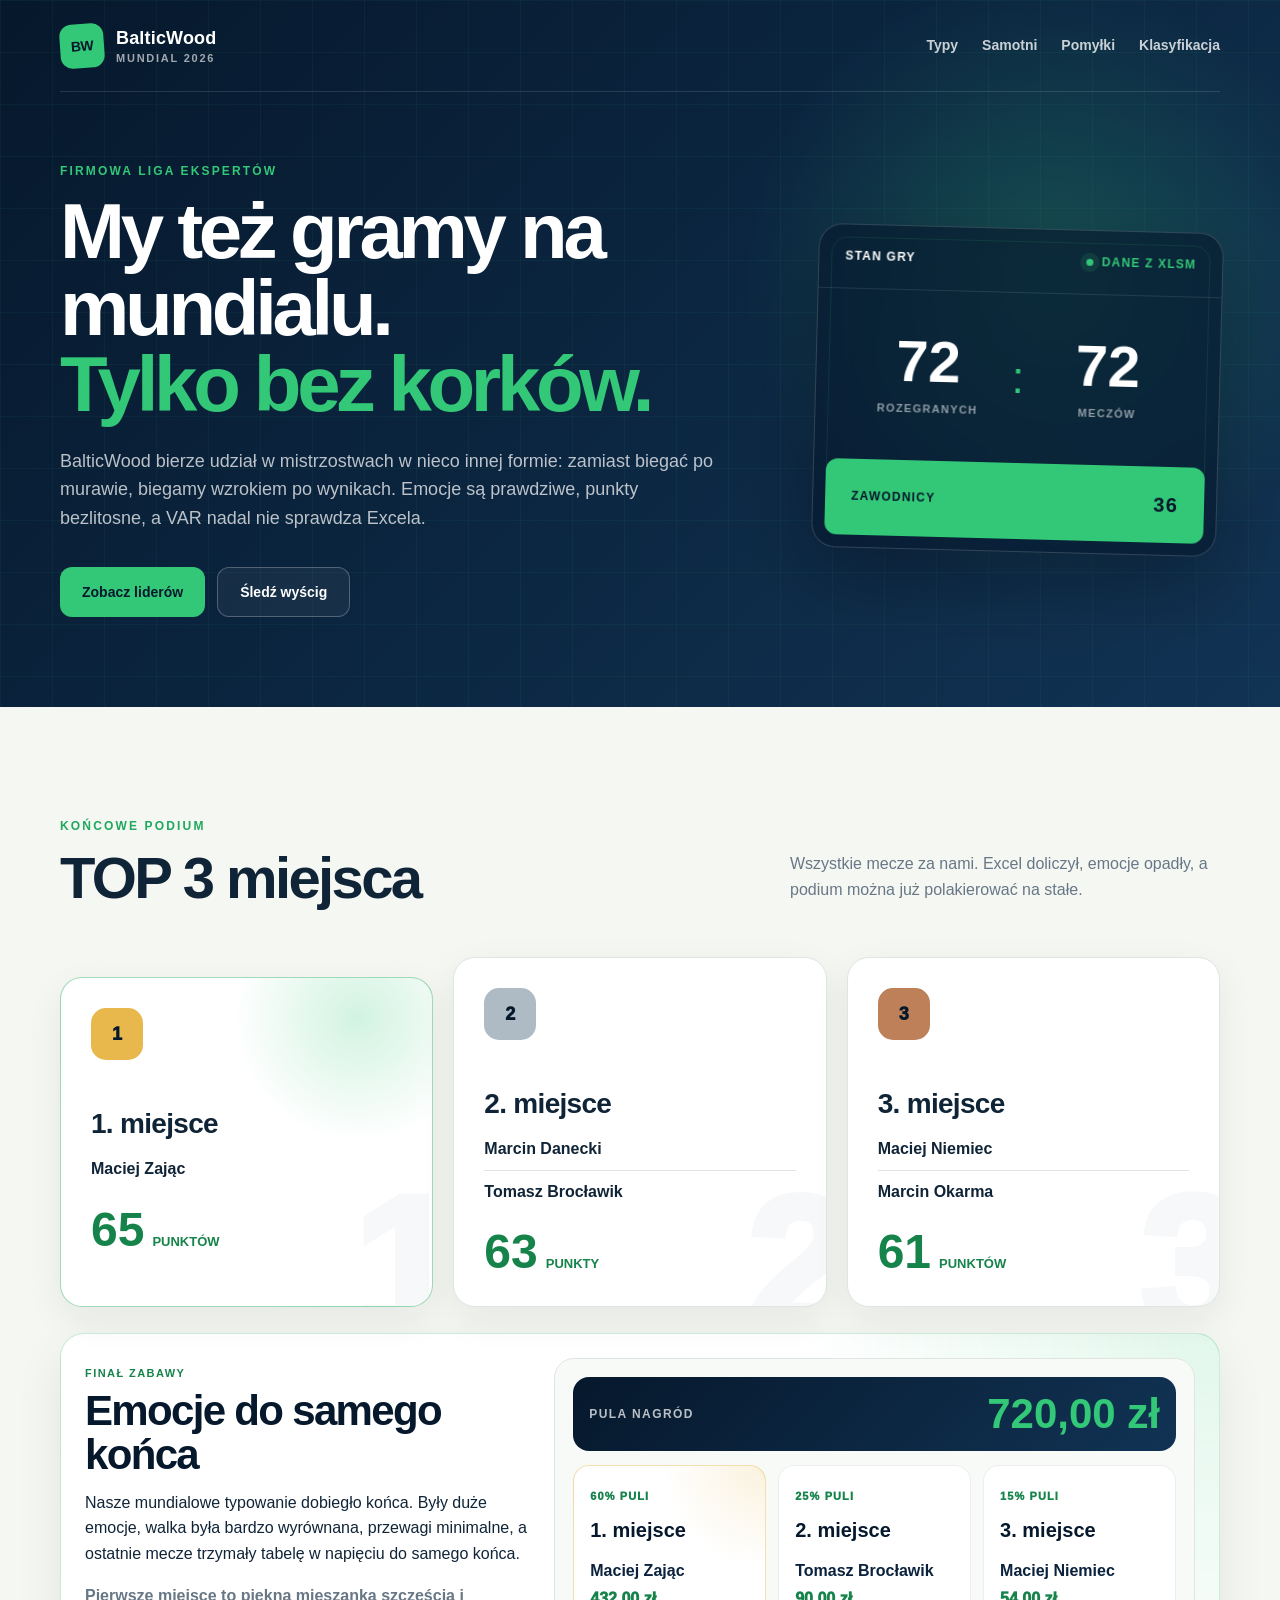
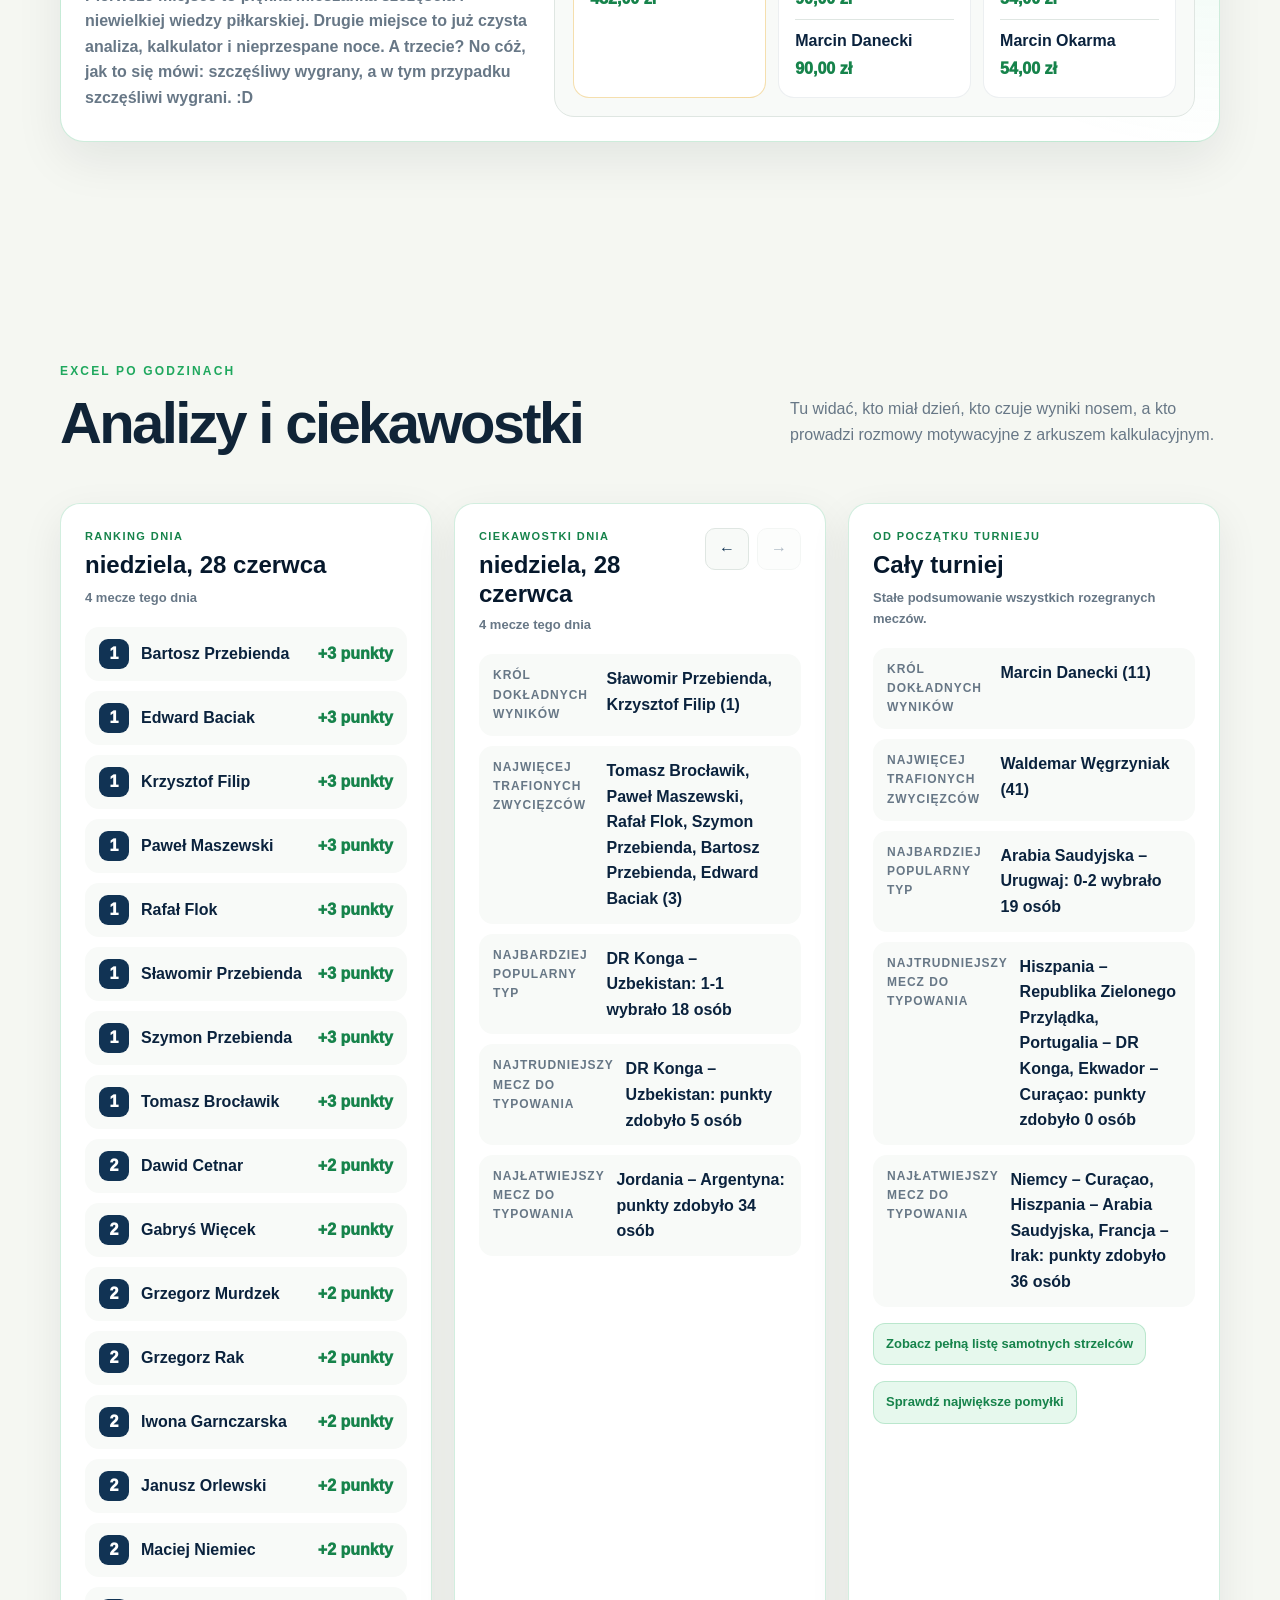
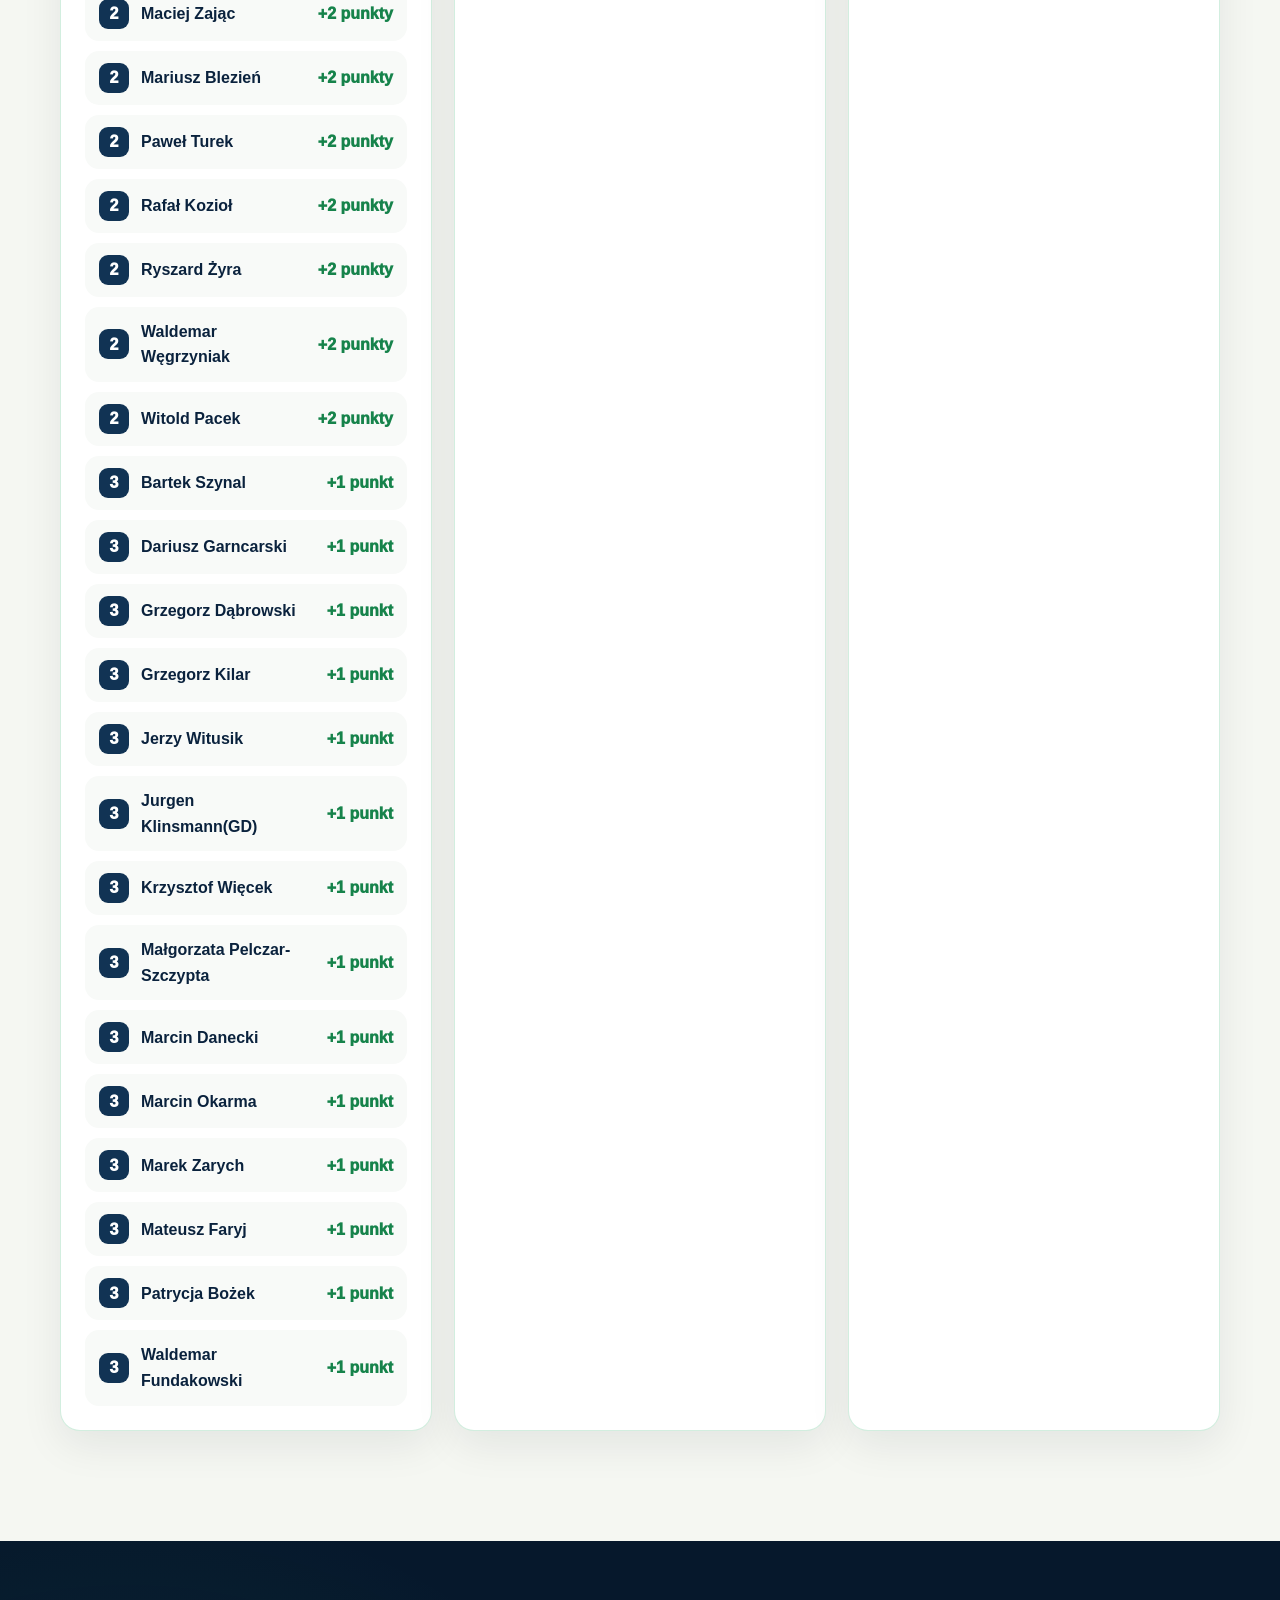
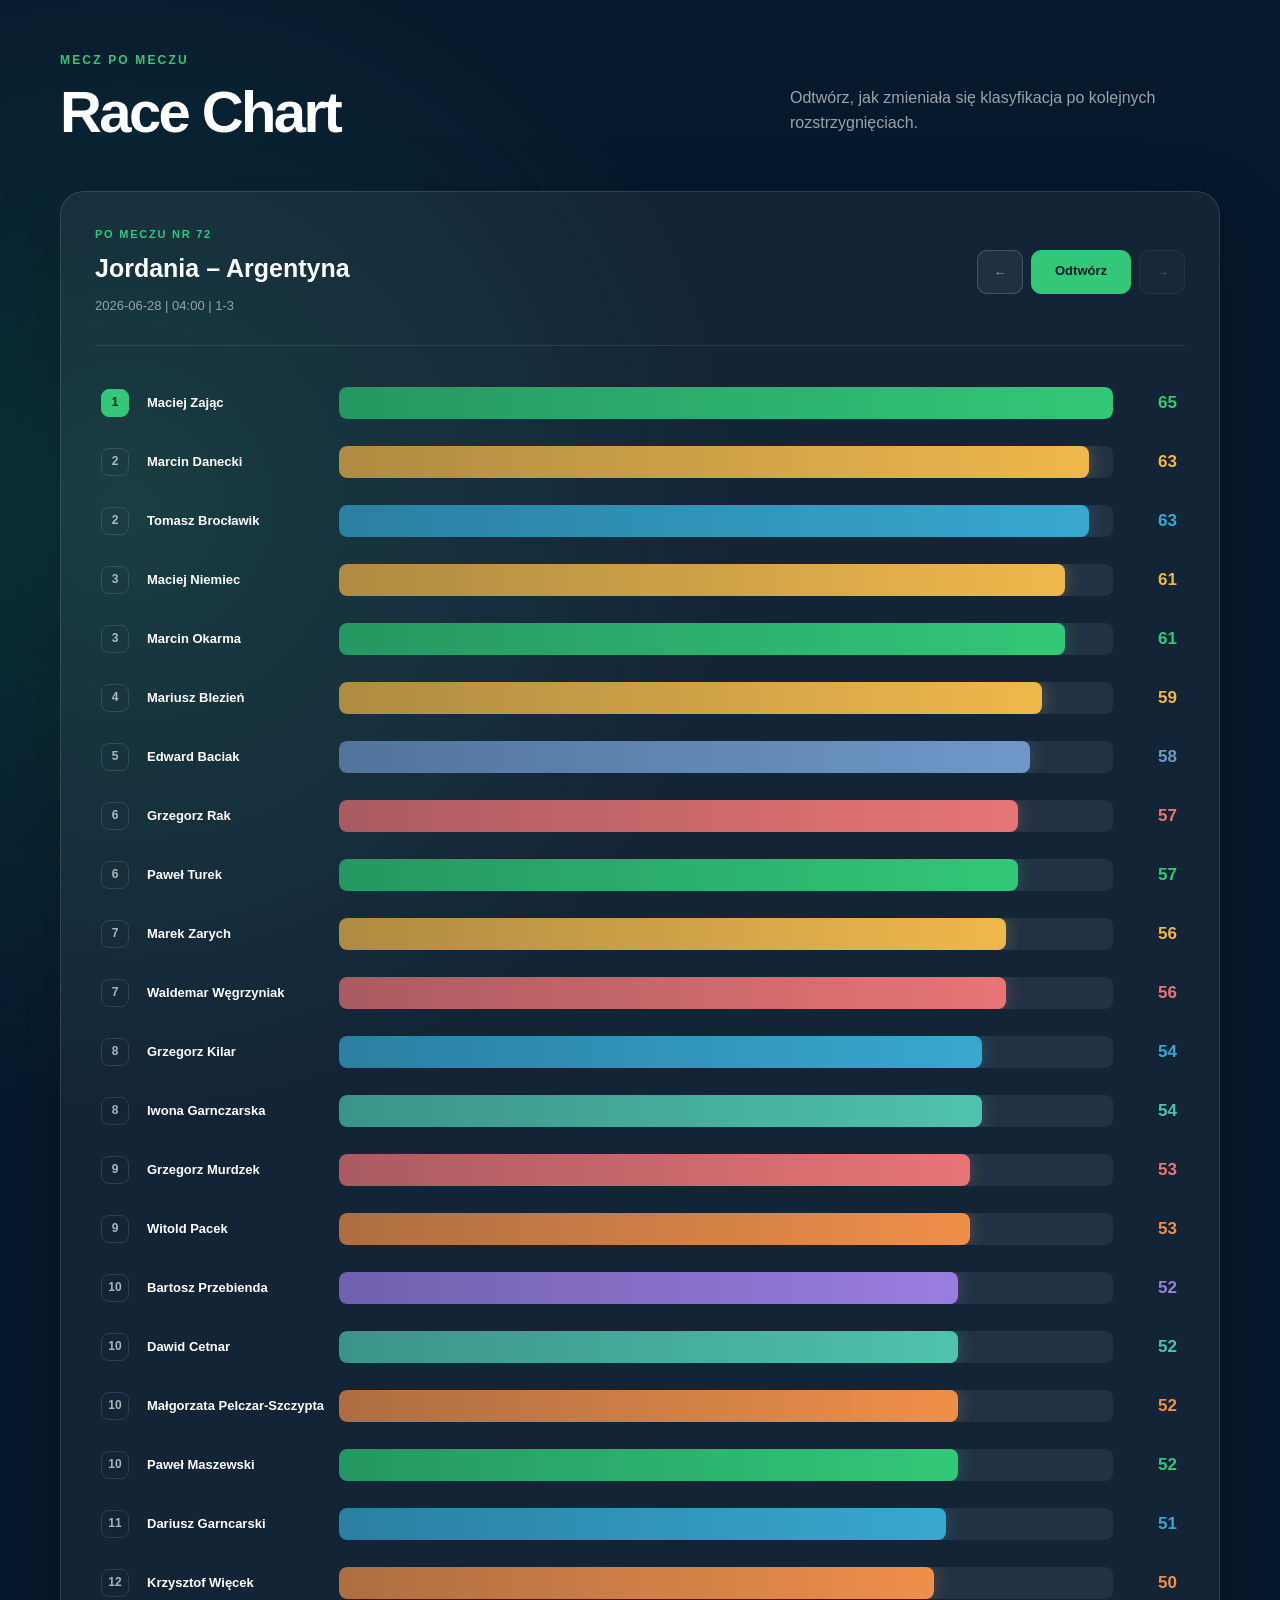
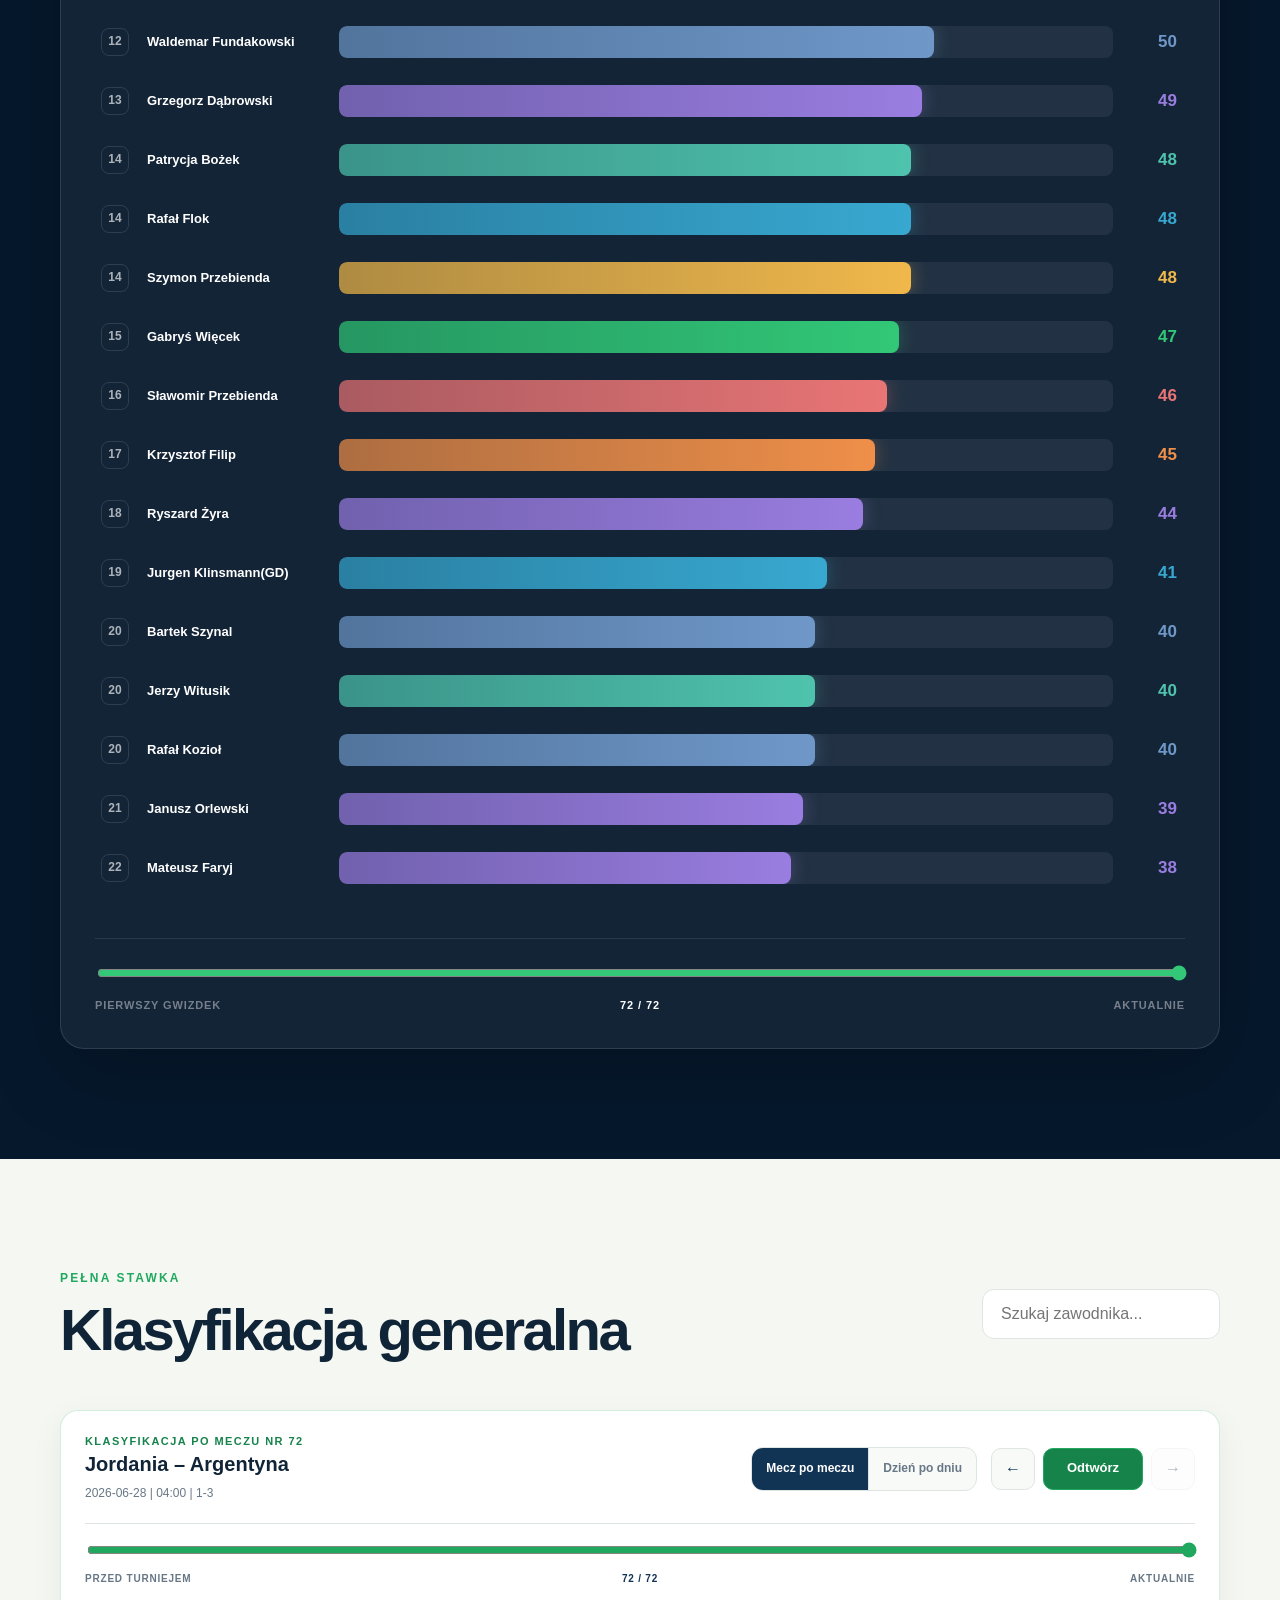
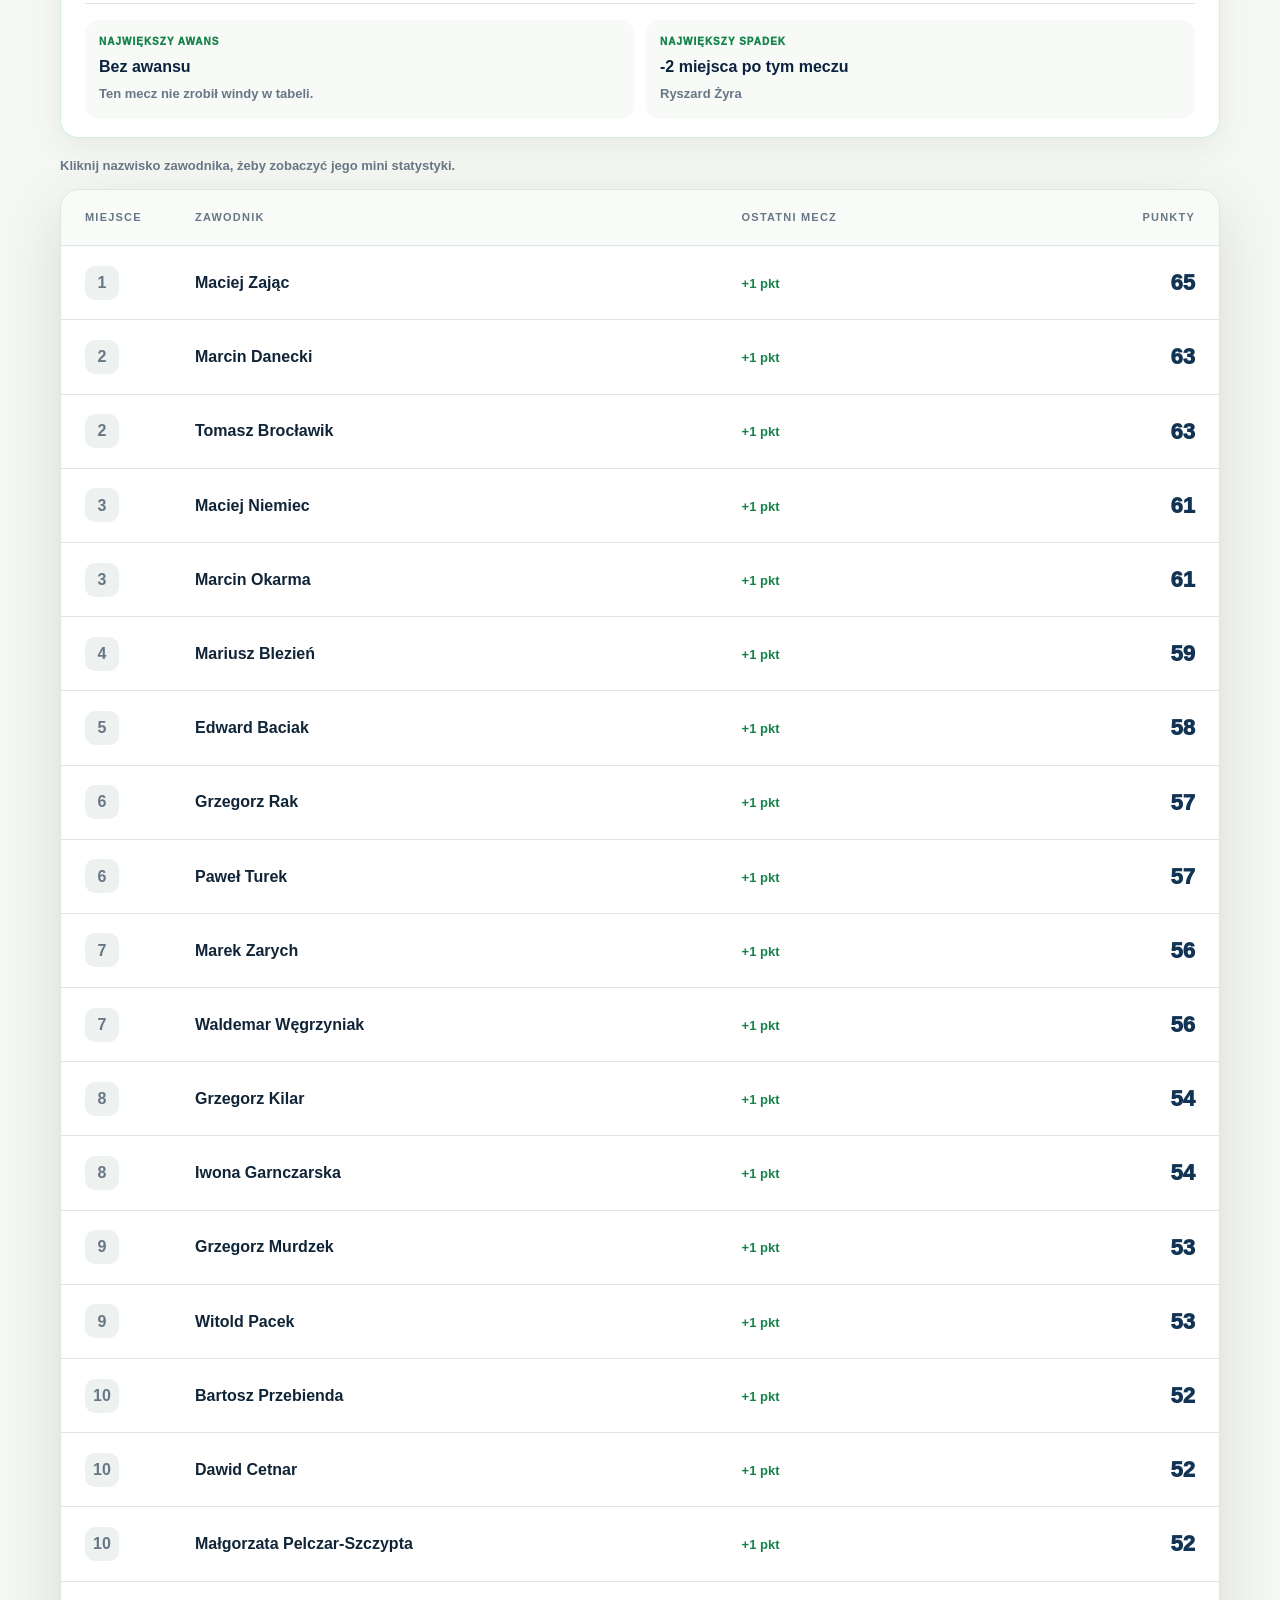
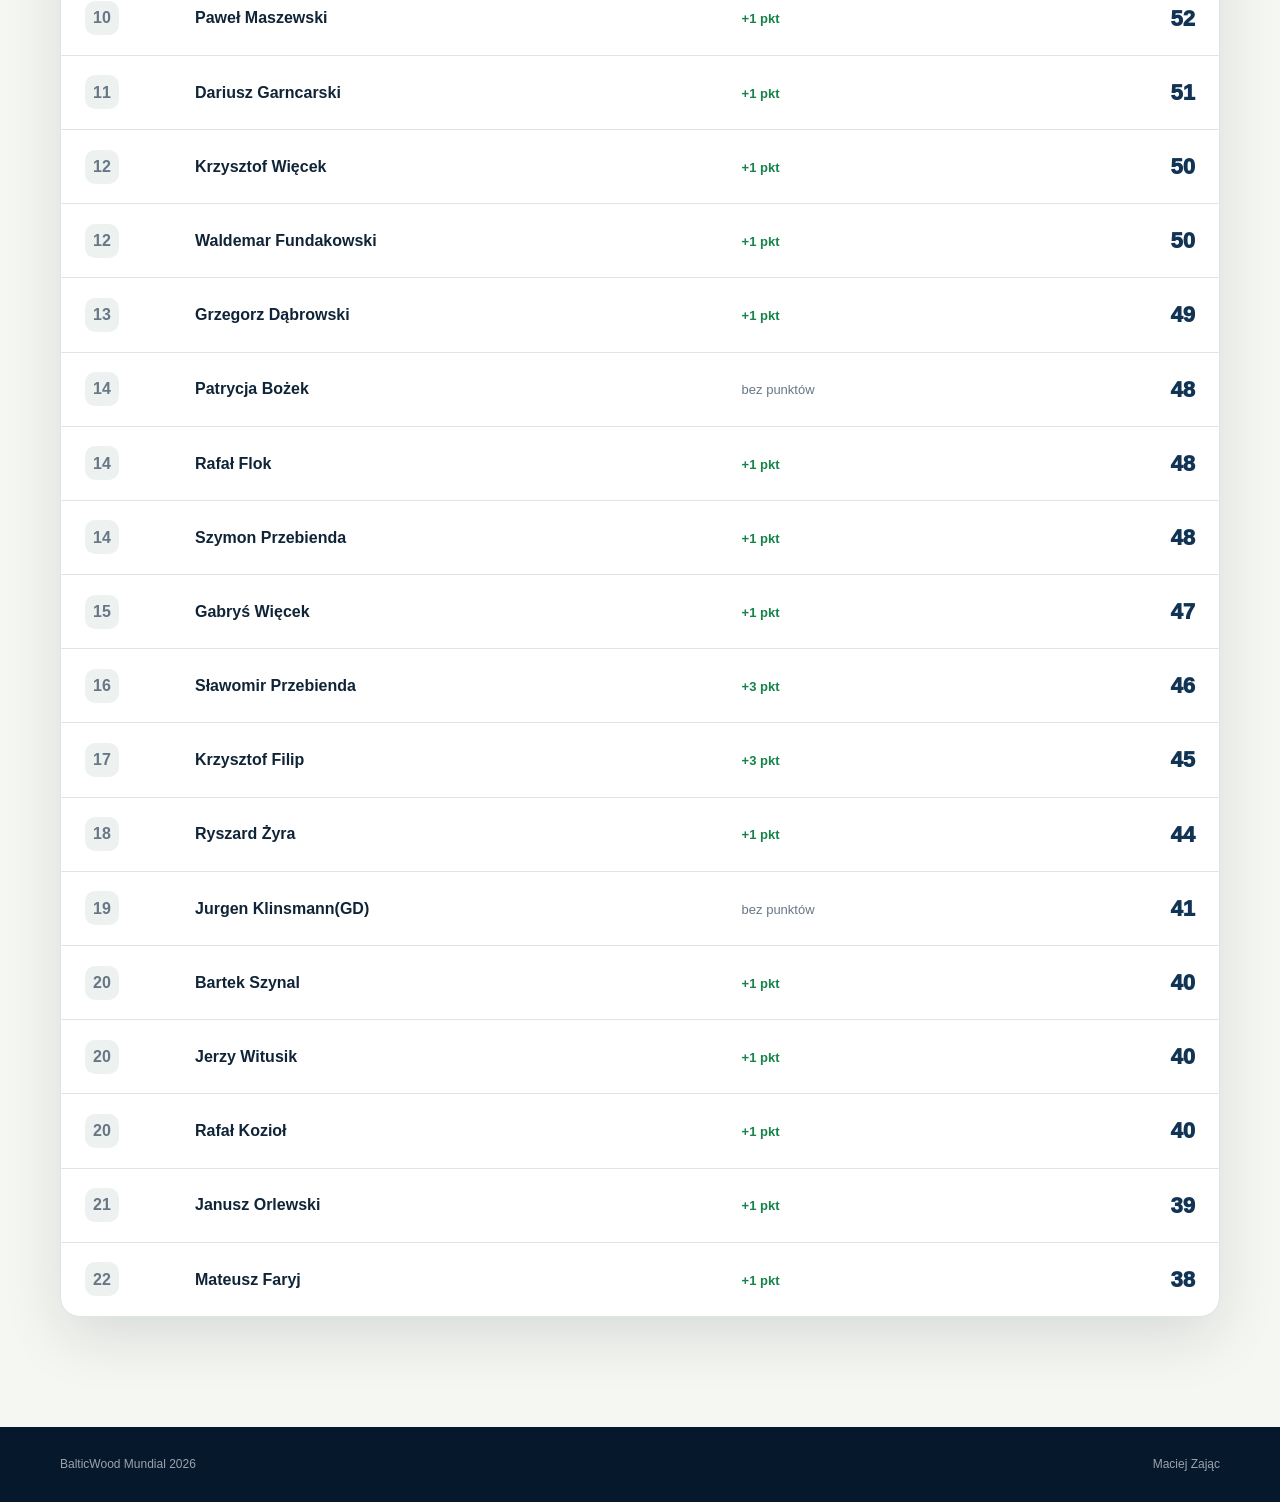
==== commit b33906af: "Add files via upload" ====
--- a/index.html
+++ b/index.html
@@ -8,7 +8,7 @@
       content="BalticWood Mundial 2026 - aktualna klasyfikacja typujących, podium i wyścig punktowy po każdym meczu."
     />
     <title>BalticWood Mundial 2026</title>
-    <link rel="stylesheet" href="styles.css?v=20260621-1" />
+    <link rel="stylesheet" href="styles.css?v=20260628-1" />
   </head>
   <body>
     <header class="hero">
@@ -77,15 +77,81 @@
       <section class="section shell" id="podium">
         <div class="section-heading">
           <div>
-            <p class="eyebrow">Aktualne podium</p>
+            <p class="eyebrow">Końcowe podium</p>
             <h2>TOP 3 miejsca</h2>
           </div>
           <p class="section-note">
-            Tu nie ma przypadkowych bramek. Są tylko odważne typy i bardzo
-            krótkie chwile chwały.
+            Wszystkie mecze za nami. Excel doliczył, emocje opadły, a podium
+            można już polakierować na stałe.
           </p>
         </div>
         <div class="podium" id="podium-list" aria-live="polite"></div>
+
+        <article class="final-awards" aria-label="Podsumowanie zawodów i nagrody">
+          <div class="final-awards-copy">
+            <p class="analytics-kicker">Finał zabawy</p>
+            <h3>Emocje do samego końca</h3>
+            <p>
+              Nasze mundialowe typowanie dobiegło końca. Były duże emocje,
+              walka była bardzo wyrównana, przewagi minimalne, a ostatnie mecze
+              trzymały tabelę w napięciu do samego końca.
+            </p>
+            <p>
+              Pierwsze miejsce to piękna mieszanka szczęścia i niewielkiej
+              wiedzy piłkarskiej. Drugie miejsce to już czysta analiza,
+              kalkulator i nieprzespane noce. A trzecie? No cóż, jak to się
+              mówi: szczęśliwy wygrany, a w tym przypadku szczęśliwi wygrani.
+              :D
+            </p>
+          </div>
+
+          <div class="awards-card">
+            <div class="awards-total">
+              <span>Pula nagród</span>
+              <strong>720,00 zł</strong>
+            </div>
+            <div class="awards-grid">
+              <section class="award-place award-place-first">
+                <span>60% puli</span>
+                <h4>1. miejsce</h4>
+                <ul>
+                  <li>
+                    <strong>Maciej Zając</strong>
+                    <em>432,00 zł</em>
+                  </li>
+                </ul>
+              </section>
+              <section class="award-place">
+                <span>25% puli</span>
+                <h4>2. miejsce</h4>
+                <ul>
+                  <li>
+                    <strong>Tomasz Brocławik</strong>
+                    <em>90,00 zł</em>
+                  </li>
+                  <li>
+                    <strong>Marcin Danecki</strong>
+                    <em>90,00 zł</em>
+                  </li>
+                </ul>
+              </section>
+              <section class="award-place">
+                <span>15% puli</span>
+                <h4>3. miejsce</h4>
+                <ul>
+                  <li>
+                    <strong>Maciej Niemiec</strong>
+                    <em>54,00 zł</em>
+                  </li>
+                  <li>
+                    <strong>Marcin Okarma</strong>
+                    <em>54,00 zł</em>
+                  </li>
+                </ul>
+              </section>
+            </div>
+          </div>
+        </article>
       </section>
 
       <section class="section shell" id="analizy">
--- a/styles.css
+++ b/styles.css
@@ -467,6 +467,140 @@
   text-transform: uppercase;
 }
 
+.final-awards {
+  display: grid;
+  grid-template-columns: minmax(0, 0.82fr) minmax(420px, 1.18fr);
+  gap: 24px;
+  align-items: stretch;
+  margin-top: 26px;
+  padding: 24px;
+  border: 1px solid rgba(31, 168, 94, 0.22);
+  border-radius: 24px;
+  background:
+    radial-gradient(circle at 100% 0%, rgba(50, 200, 119, 0.14), transparent 34%),
+    var(--white);
+  box-shadow: 0 18px 48px rgba(6, 24, 44, 0.08);
+}
+
+.final-awards-copy {
+  display: flex;
+  flex-direction: column;
+  justify-content: center;
+}
+
+.final-awards-copy h3 {
+  margin-bottom: 12px;
+  color: var(--navy-950);
+  font-size: clamp(26px, 3.6vw, 42px);
+  line-height: 1.06;
+  letter-spacing: -0.04em;
+}
+
+.final-awards-copy p:last-child {
+  margin-bottom: 0;
+  color: var(--muted);
+  font-weight: 700;
+}
+
+.awards-card {
+  padding: 18px;
+  border: 1px solid var(--line);
+  border-radius: 20px;
+  background: #f8faf8;
+}
+
+.awards-total {
+  display: flex;
+  align-items: center;
+  justify-content: space-between;
+  gap: 14px;
+  margin-bottom: 14px;
+  padding: 16px;
+  border-radius: 16px;
+  color: var(--white);
+  background: linear-gradient(135deg, var(--navy-950), var(--navy-800));
+}
+
+.awards-total span {
+  color: rgba(255, 255, 255, 0.72);
+  font-size: 12px;
+  font-weight: 900;
+  letter-spacing: 0.12em;
+  text-transform: uppercase;
+}
+
+.awards-total strong {
+  color: var(--green-500);
+  font-size: clamp(28px, 4vw, 42px);
+  line-height: 1;
+}
+
+.awards-grid {
+  display: grid;
+  grid-template-columns: repeat(3, minmax(0, 1fr));
+  gap: 12px;
+}
+
+.award-place {
+  padding: 16px;
+  border: 1px solid rgba(17, 51, 84, 0.08);
+  border-radius: 16px;
+  background: var(--white);
+}
+
+.award-place-first {
+  border-color: rgba(232, 184, 76, 0.45);
+  background:
+    radial-gradient(circle at 100% 0%, rgba(232, 184, 76, 0.18), transparent 34%),
+    var(--white);
+}
+
+.award-place > span {
+  display: inline-flex;
+  margin-bottom: 8px;
+  color: var(--green-700);
+  font-size: 11px;
+  font-weight: 950;
+  letter-spacing: 0.1em;
+  text-transform: uppercase;
+}
+
+.award-place h4 {
+  margin: 0 0 12px;
+  color: var(--navy-950);
+  font-size: 20px;
+}
+
+.award-place ul {
+  display: grid;
+  gap: 8px;
+  margin: 0;
+  padding: 0;
+  list-style: none;
+}
+
+.award-place li {
+  display: grid;
+  gap: 2px;
+  padding-top: 8px;
+  border-top: 1px solid var(--line);
+}
+
+.award-place li:first-child {
+  padding-top: 0;
+  border-top: 0;
+}
+
+.award-place strong {
+  color: var(--navy-900);
+}
+
+.award-place em {
+  color: var(--green-700);
+  font-style: normal;
+  font-weight: 950;
+}
+
 .section-dark {
   color: var(--white);
   background:
@@ -2008,6 +2142,14 @@
     min-height: 240px;
   }
 
+  .final-awards {
+    grid-template-columns: 1fr;
+  }
+
+  .awards-grid {
+    grid-template-columns: 1fr;
+  }
+
   .podium-card.rank-1 {
     order: -1;
   }
@@ -2386,6 +2528,19 @@
     padding: 20px 16px;
   }
 
+  .final-awards {
+    padding: 20px 16px;
+  }
+
+  .awards-card {
+    padding: 12px;
+  }
+
+  .awards-total {
+    align-items: flex-start;
+    flex-direction: column;
+  }
+
   .analytics-list li {
     grid-template-columns: auto 1fr;
   }
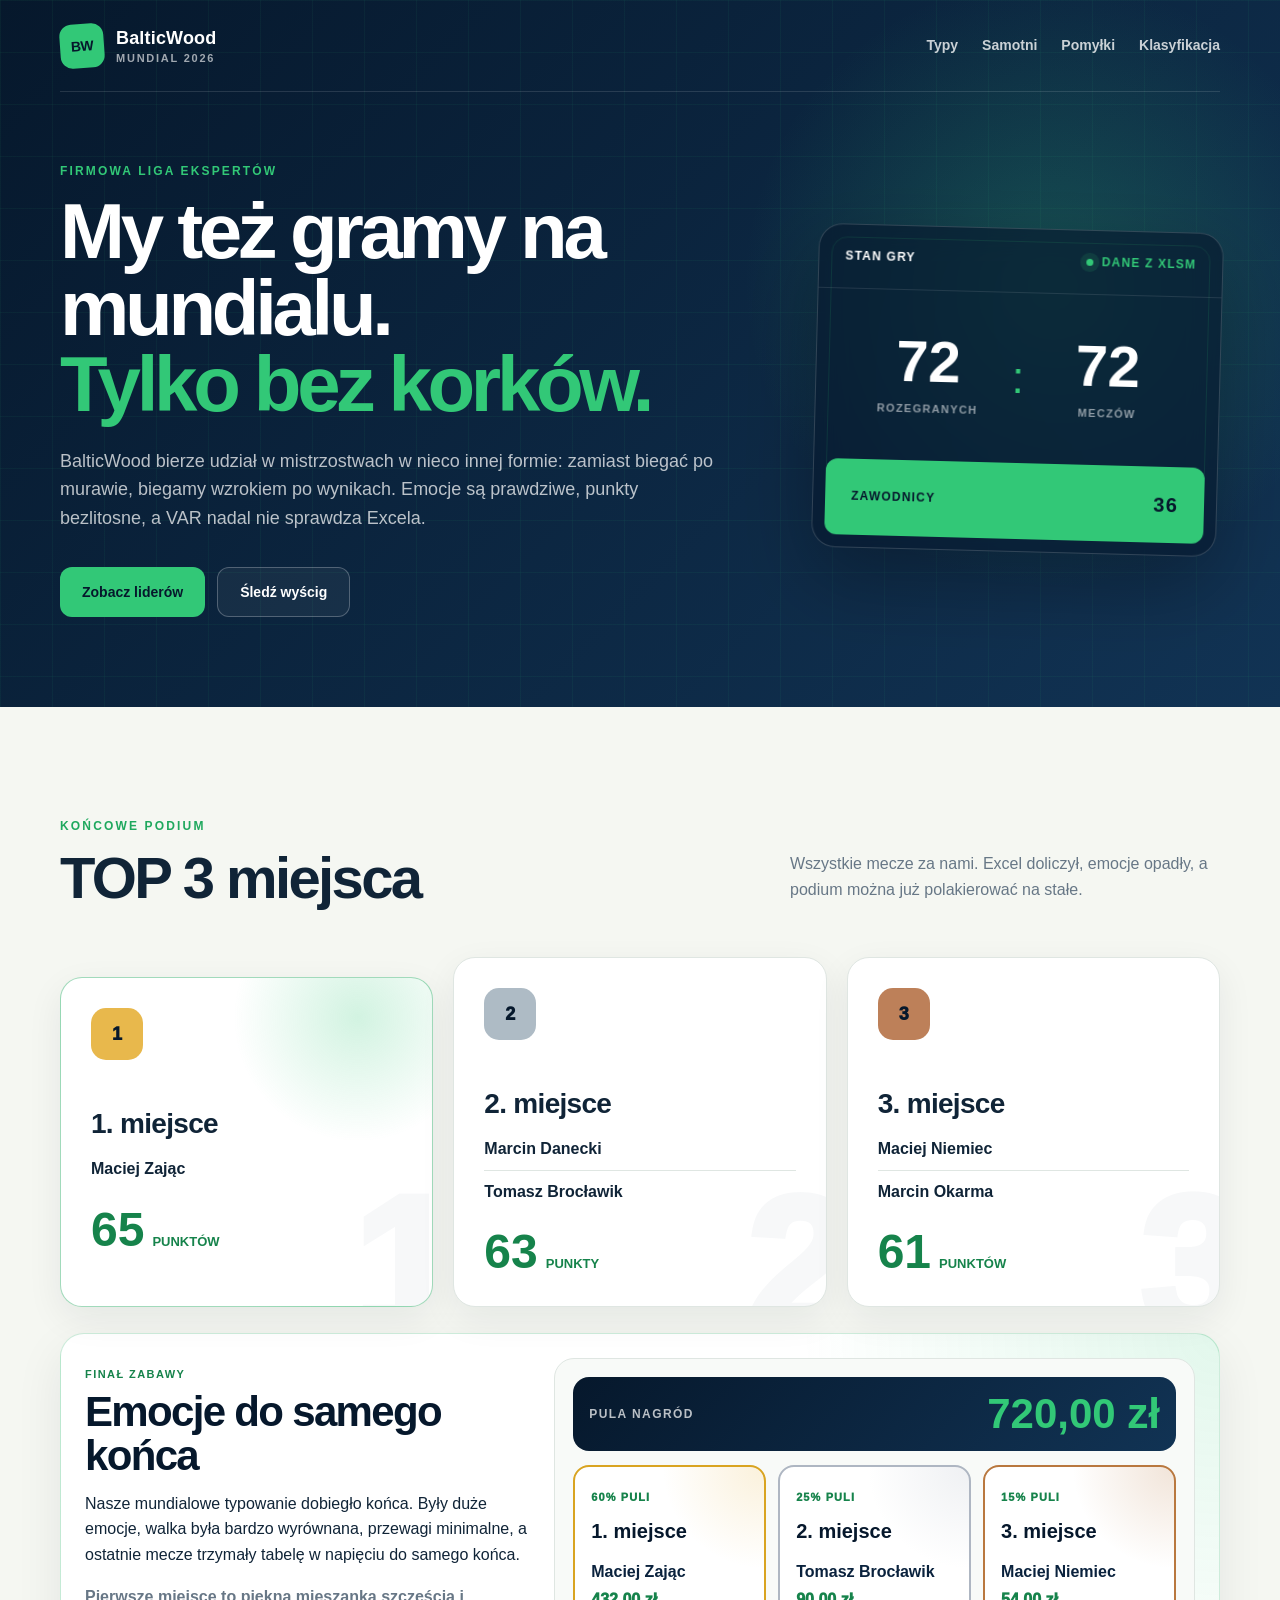
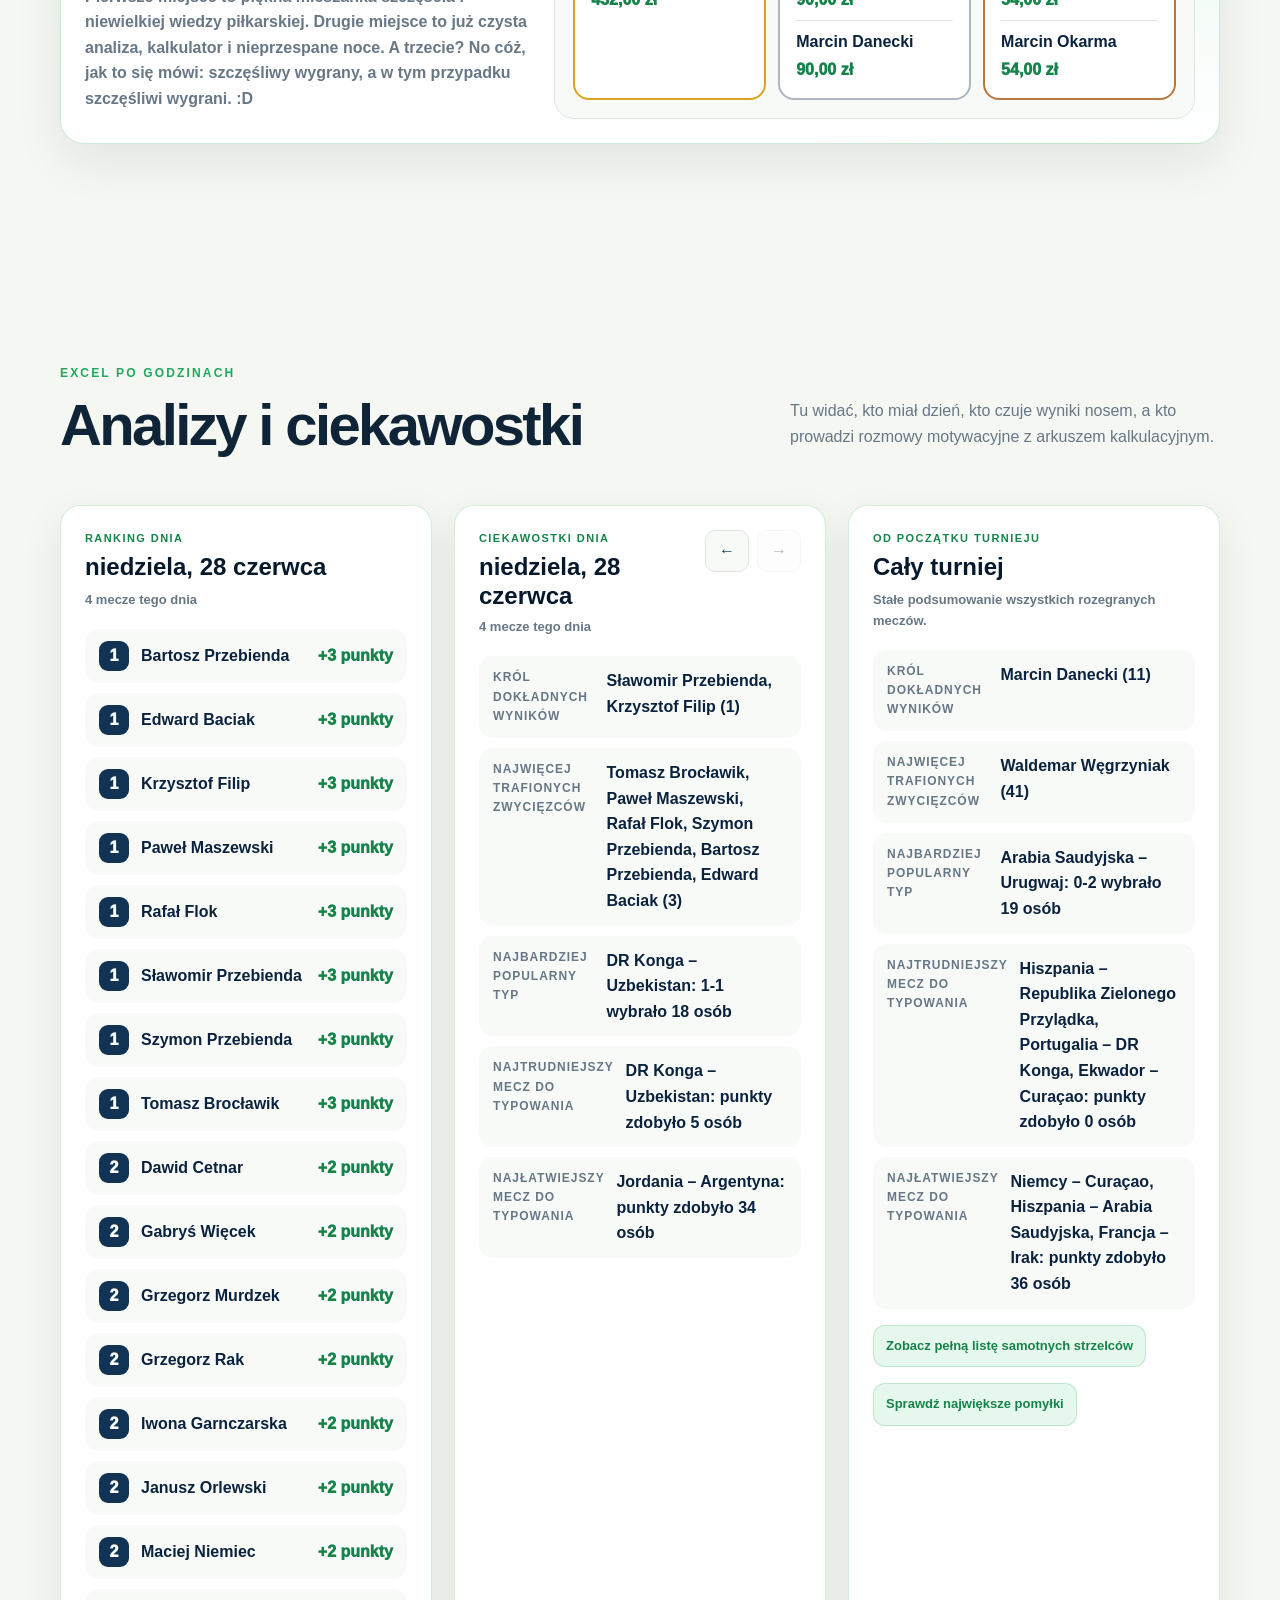
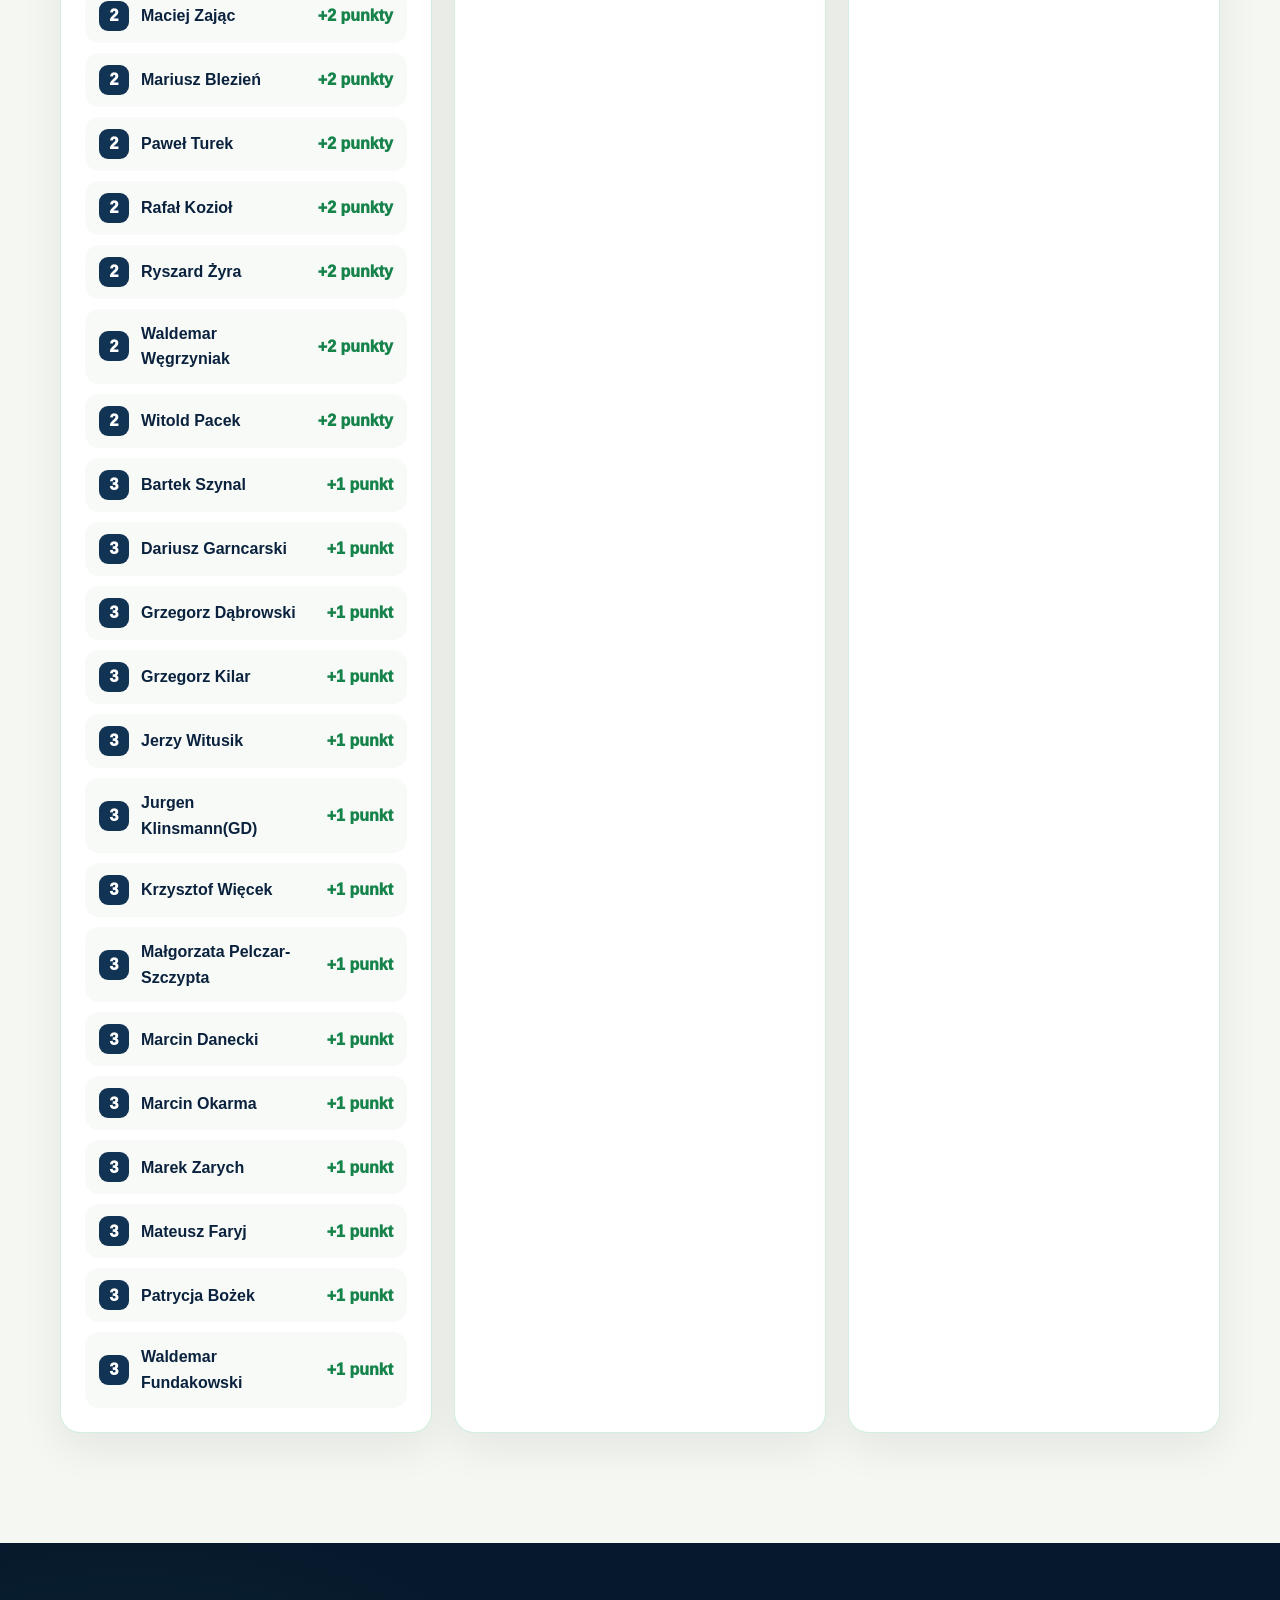
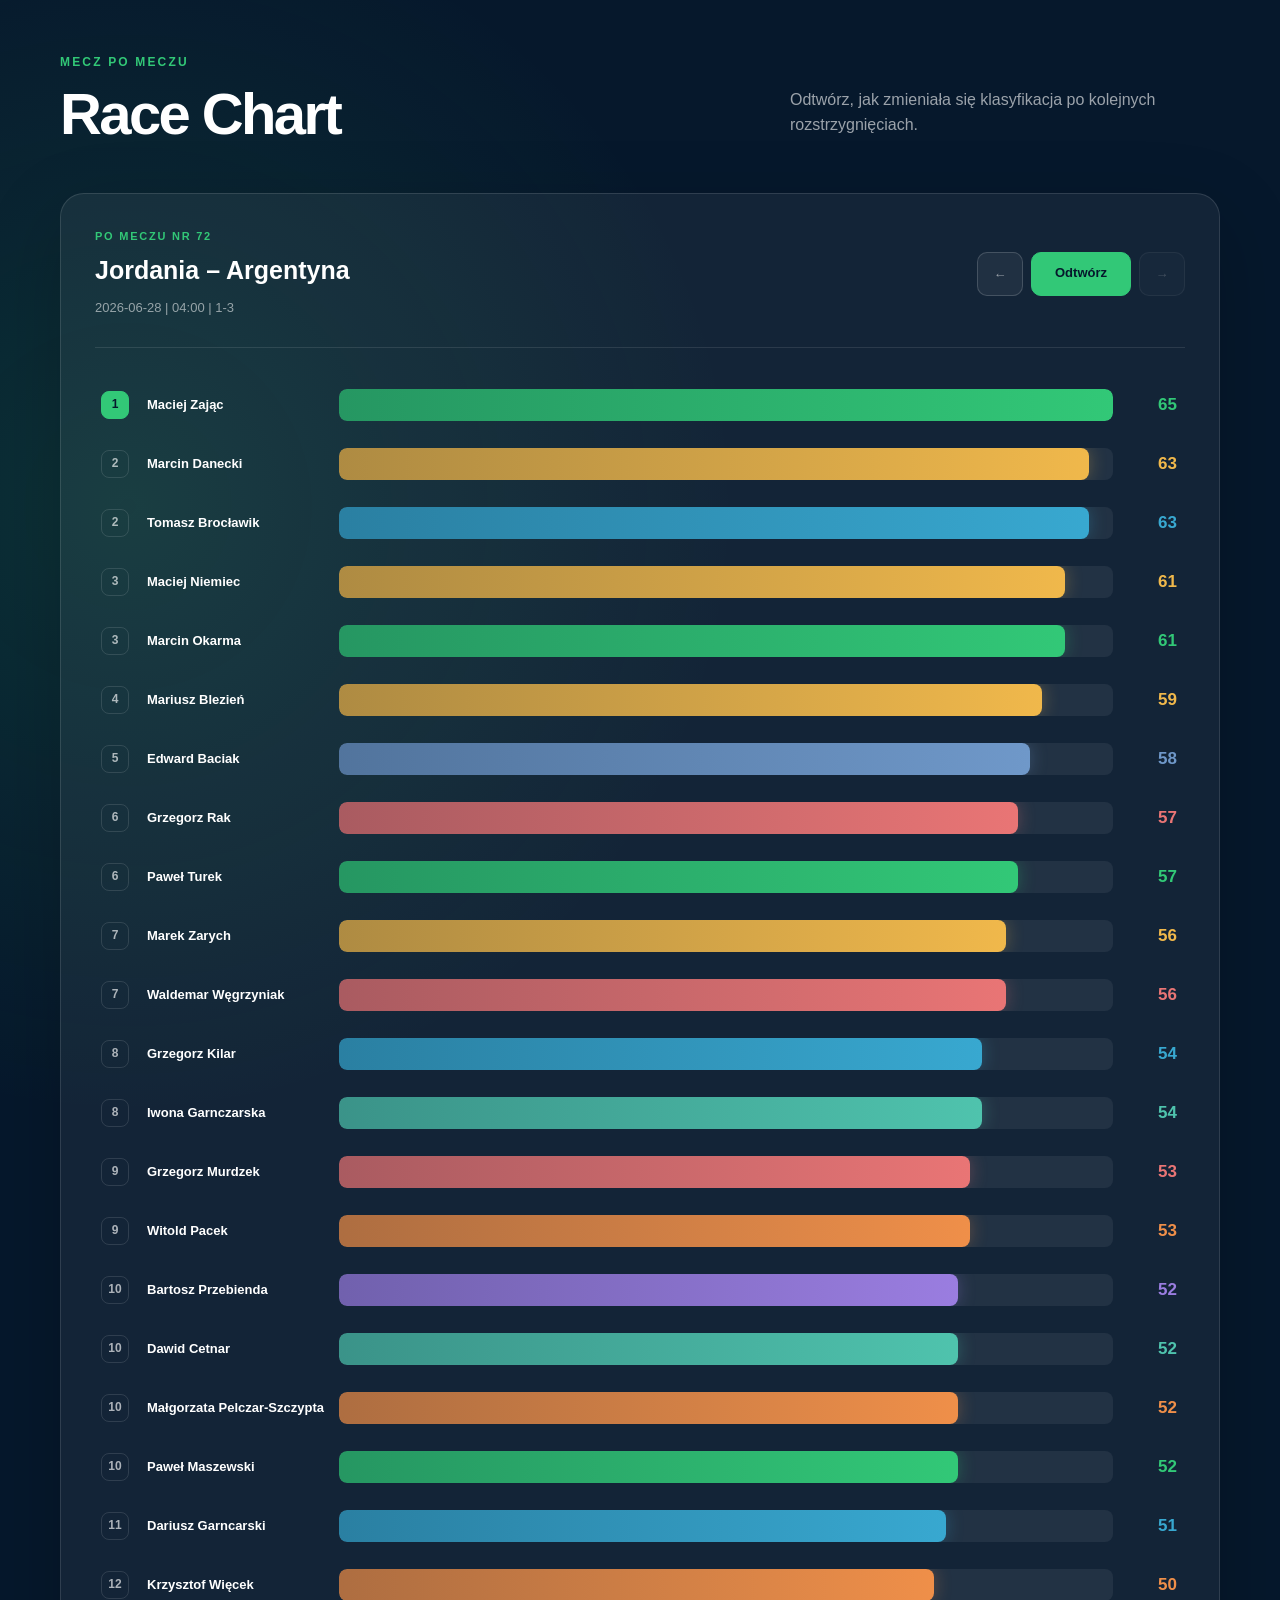
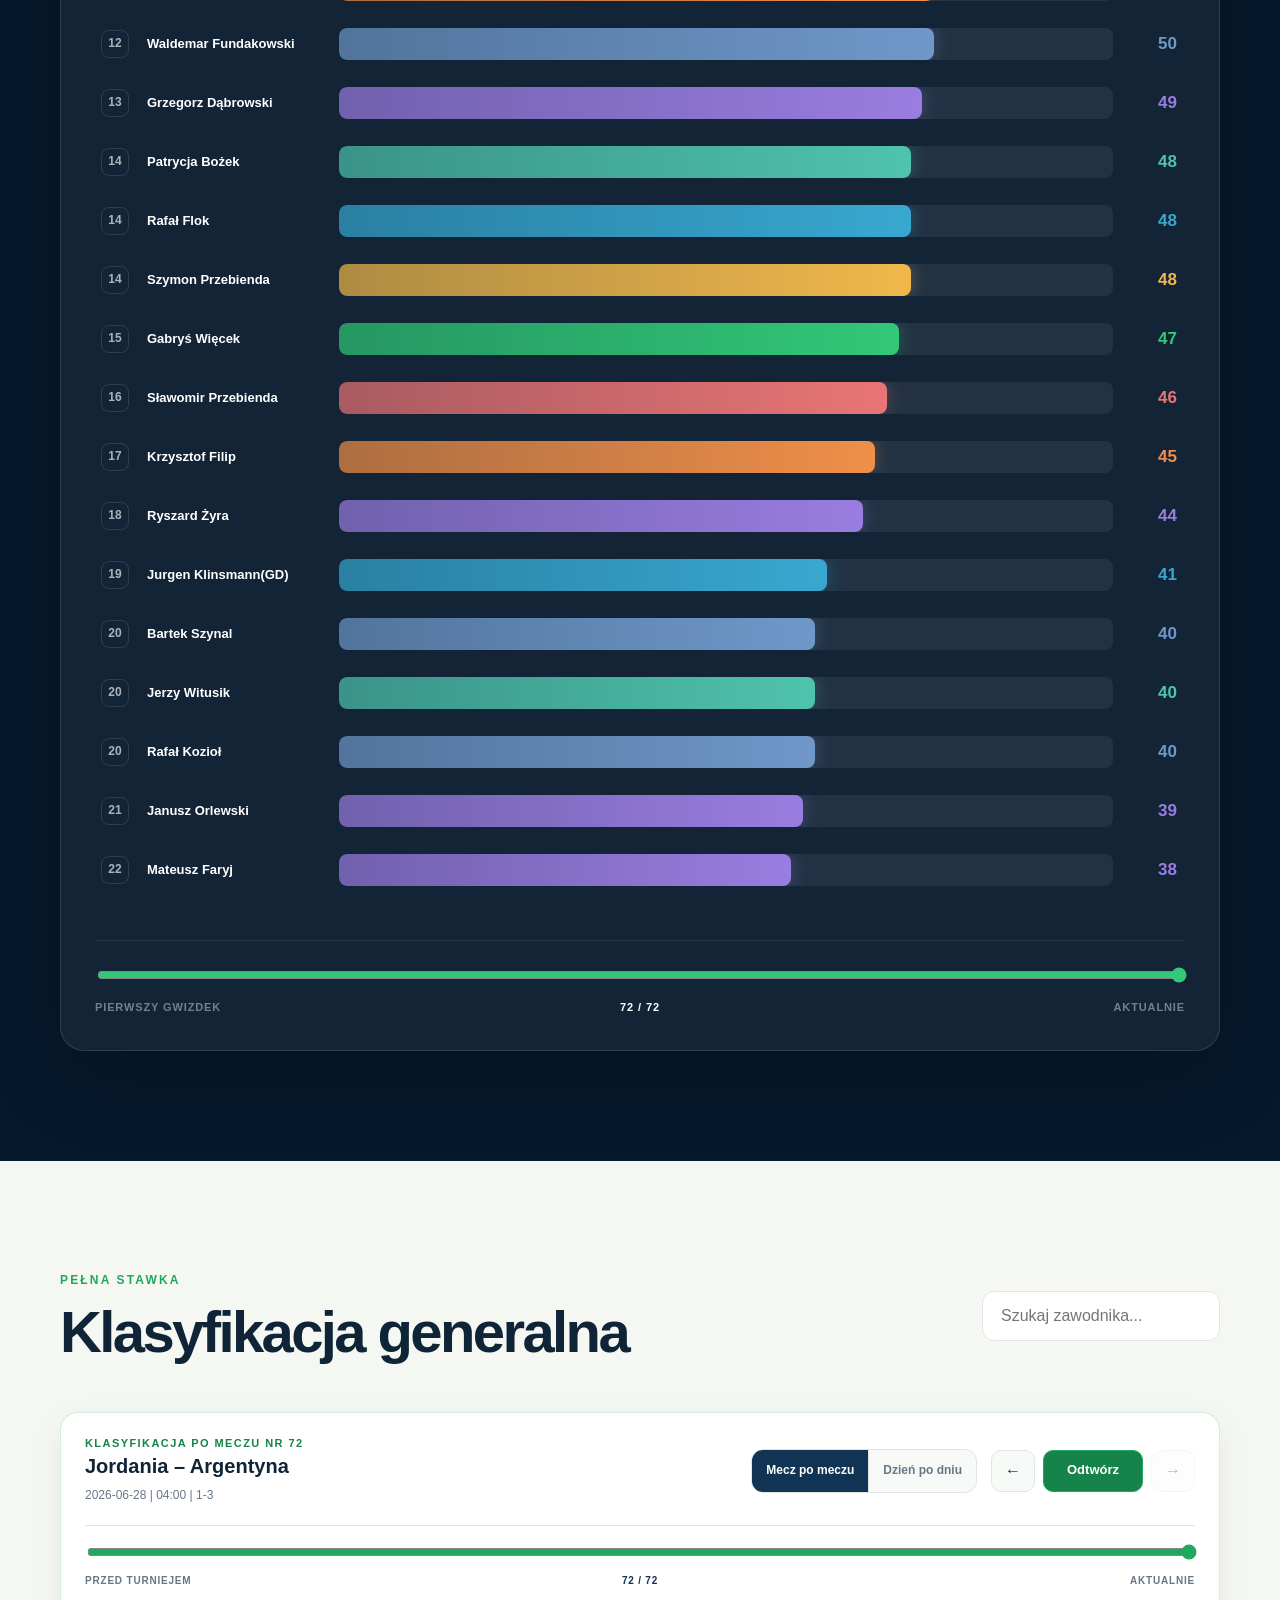
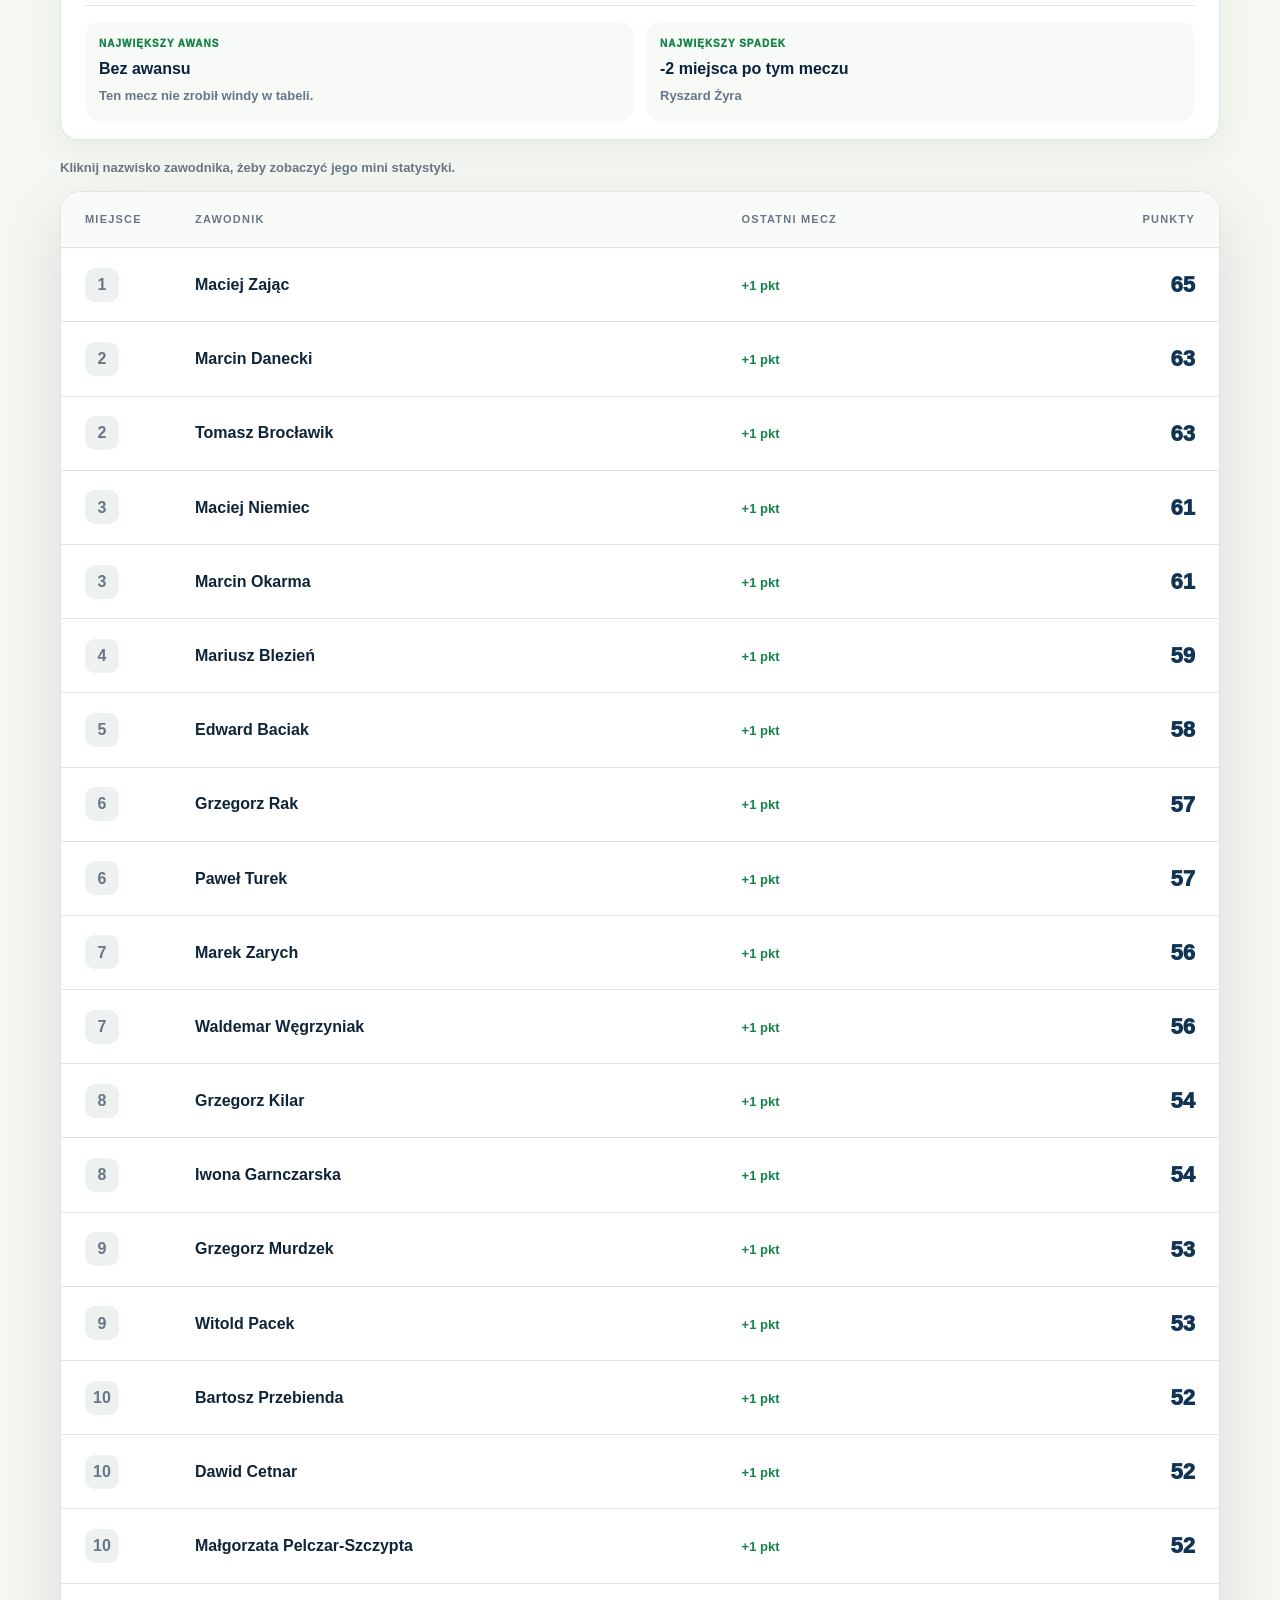
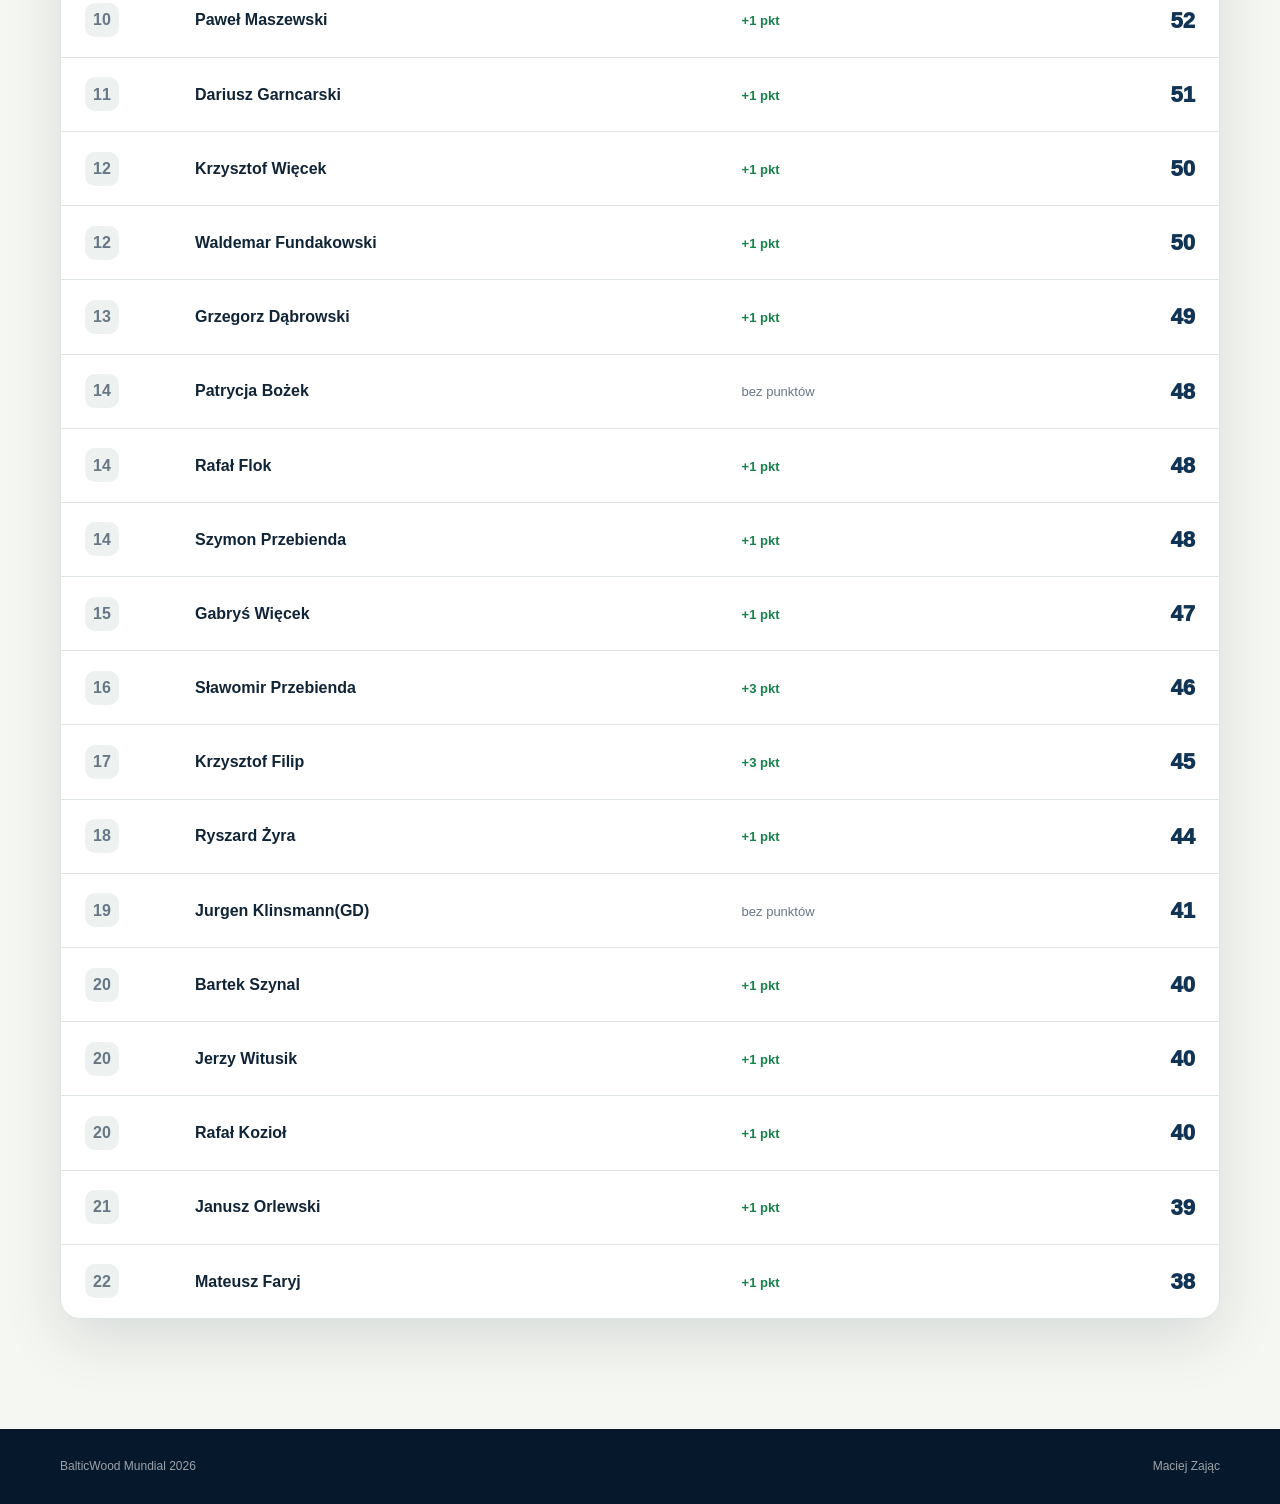
==== commit 67b5db43: "Add files via upload" ====
--- a/index.html
+++ b/index.html
@@ -121,7 +121,7 @@
                   </li>
                 </ul>
               </section>
-              <section class="award-place">
+              <section class="award-place award-place-second">
                 <span>25% puli</span>
                 <h4>2. miejsce</h4>
                 <ul>
@@ -135,7 +135,7 @@
                   </li>
                 </ul>
               </section>
-              <section class="award-place">
+              <section class="award-place award-place-third">
                 <span>15% puli</span>
                 <h4>3. miejsce</h4>
                 <ul>
--- a/styles.css
+++ b/styles.css
@@ -543,15 +543,29 @@
 
 .award-place {
   padding: 16px;
-  border: 1px solid rgba(17, 51, 84, 0.08);
+  border: 2px solid rgba(17, 51, 84, 0.08);
   border-radius: 16px;
   background: var(--white);
 }
 
 .award-place-first {
-  border-color: rgba(232, 184, 76, 0.45);
+  border-color: #d9a421;
   background:
-    radial-gradient(circle at 100% 0%, rgba(232, 184, 76, 0.18), transparent 34%),
+    radial-gradient(circle at 100% 0%, rgba(232, 184, 76, 0.2), transparent 34%),
+    var(--white);
+}
+
+.award-place-second {
+  border-color: #aeb6c2;
+  background:
+    radial-gradient(circle at 100% 0%, rgba(174, 182, 194, 0.2), transparent 34%),
+    var(--white);
+}
+
+.award-place-third {
+  border-color: #b9783f;
+  background:
+    radial-gradient(circle at 100% 0%, rgba(185, 120, 63, 0.2), transparent 34%),
     var(--white);
 }
 
